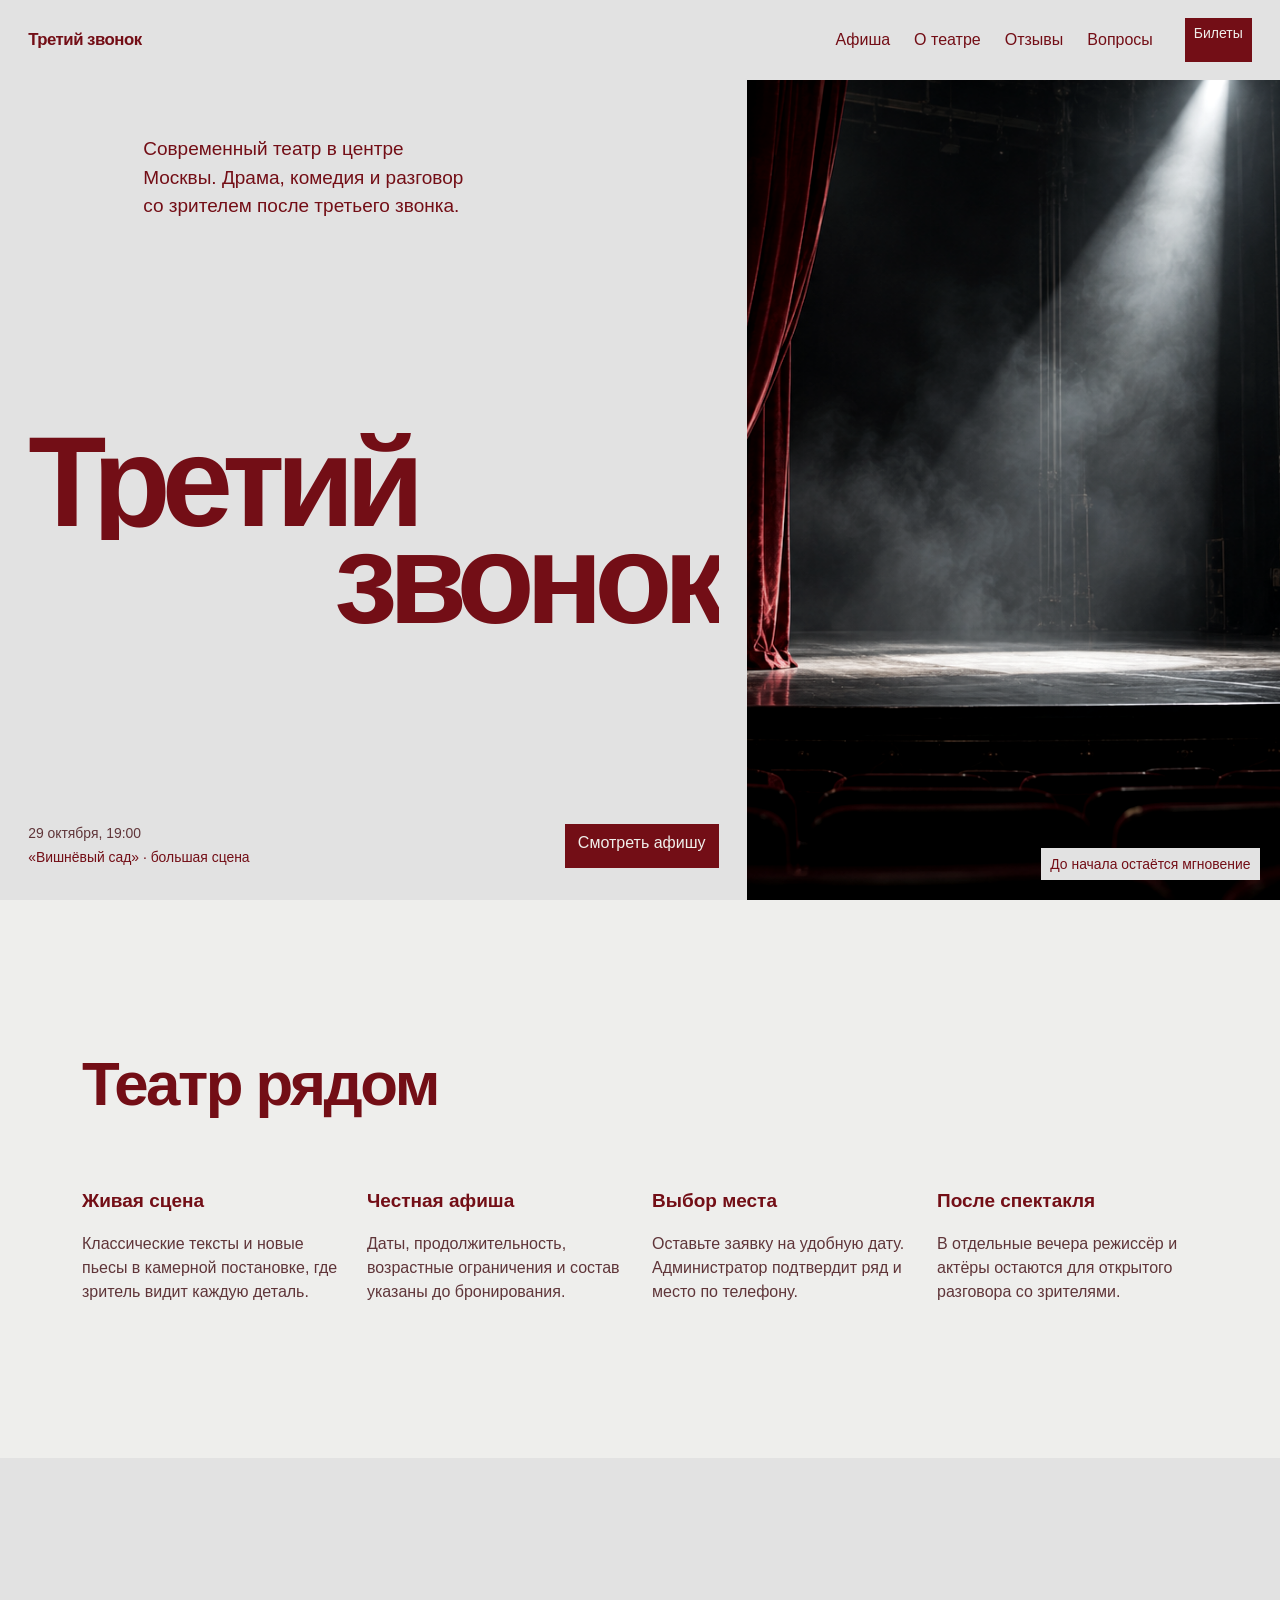
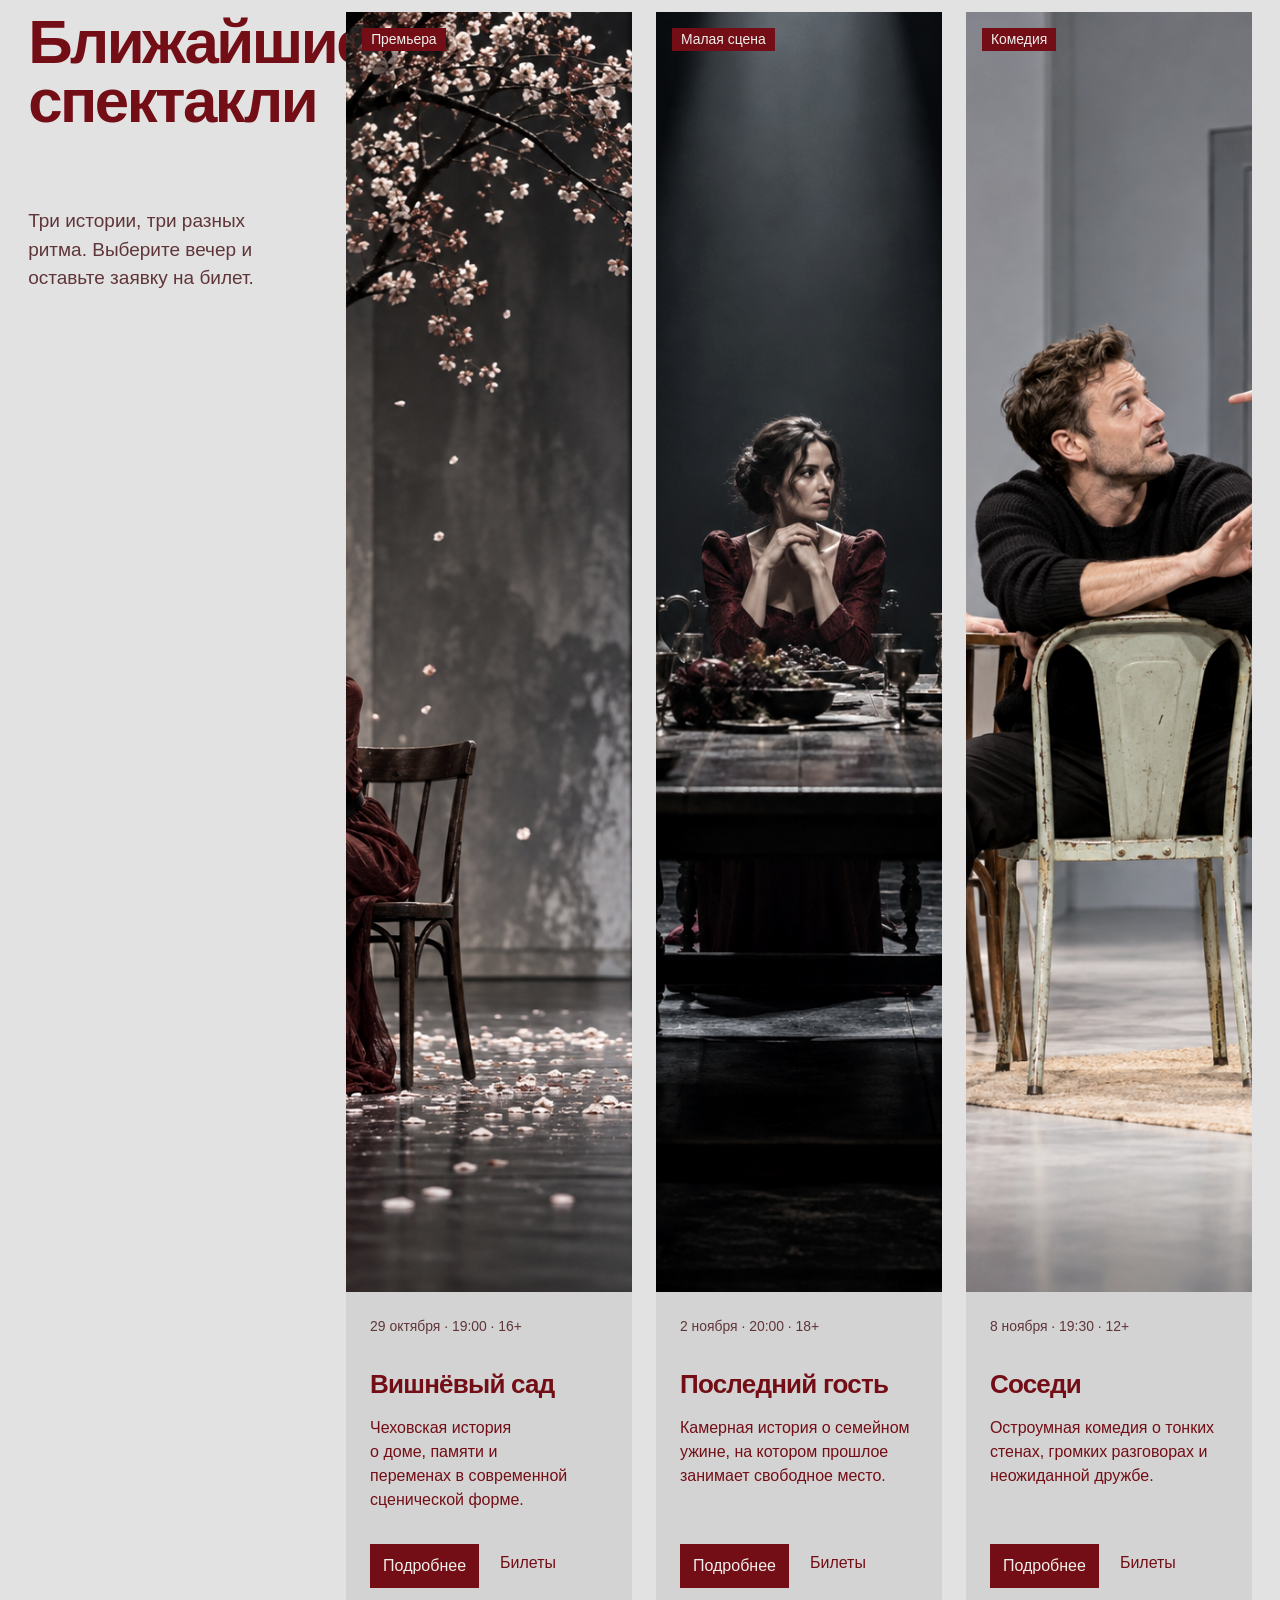
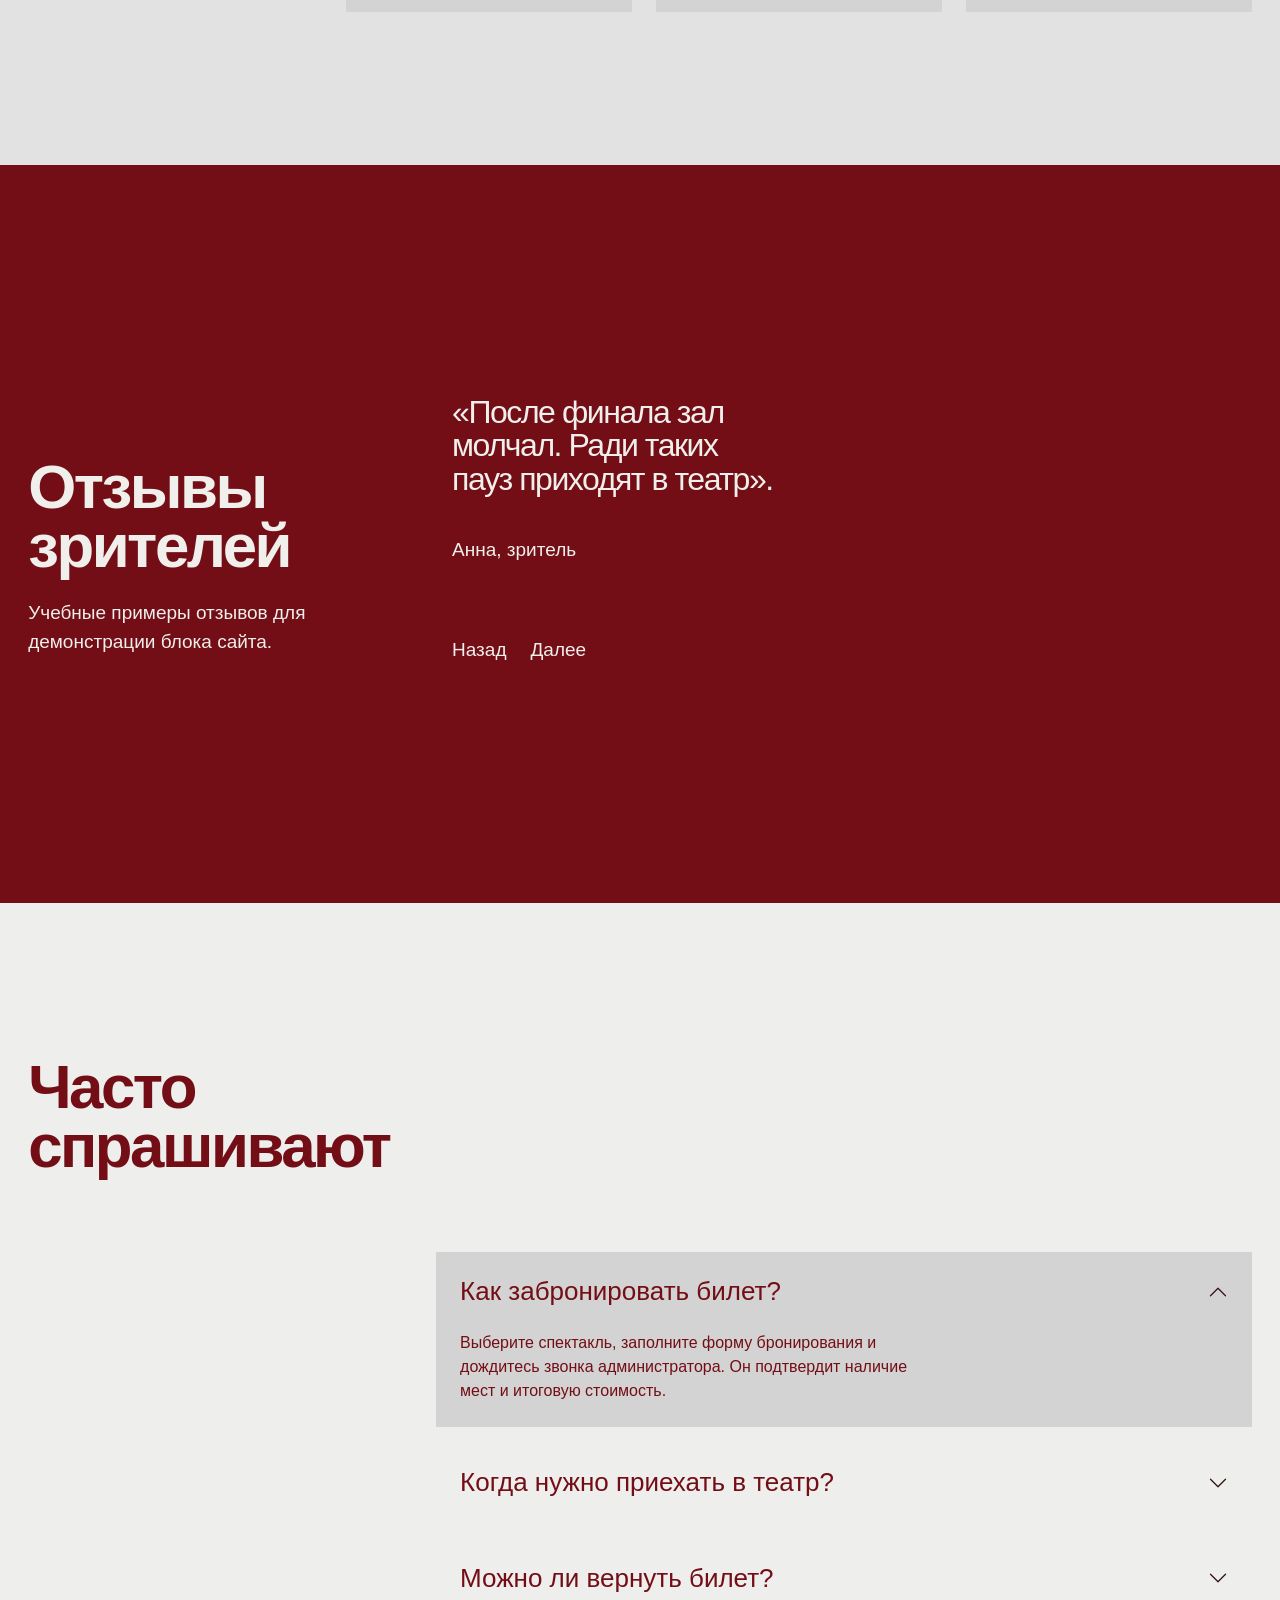
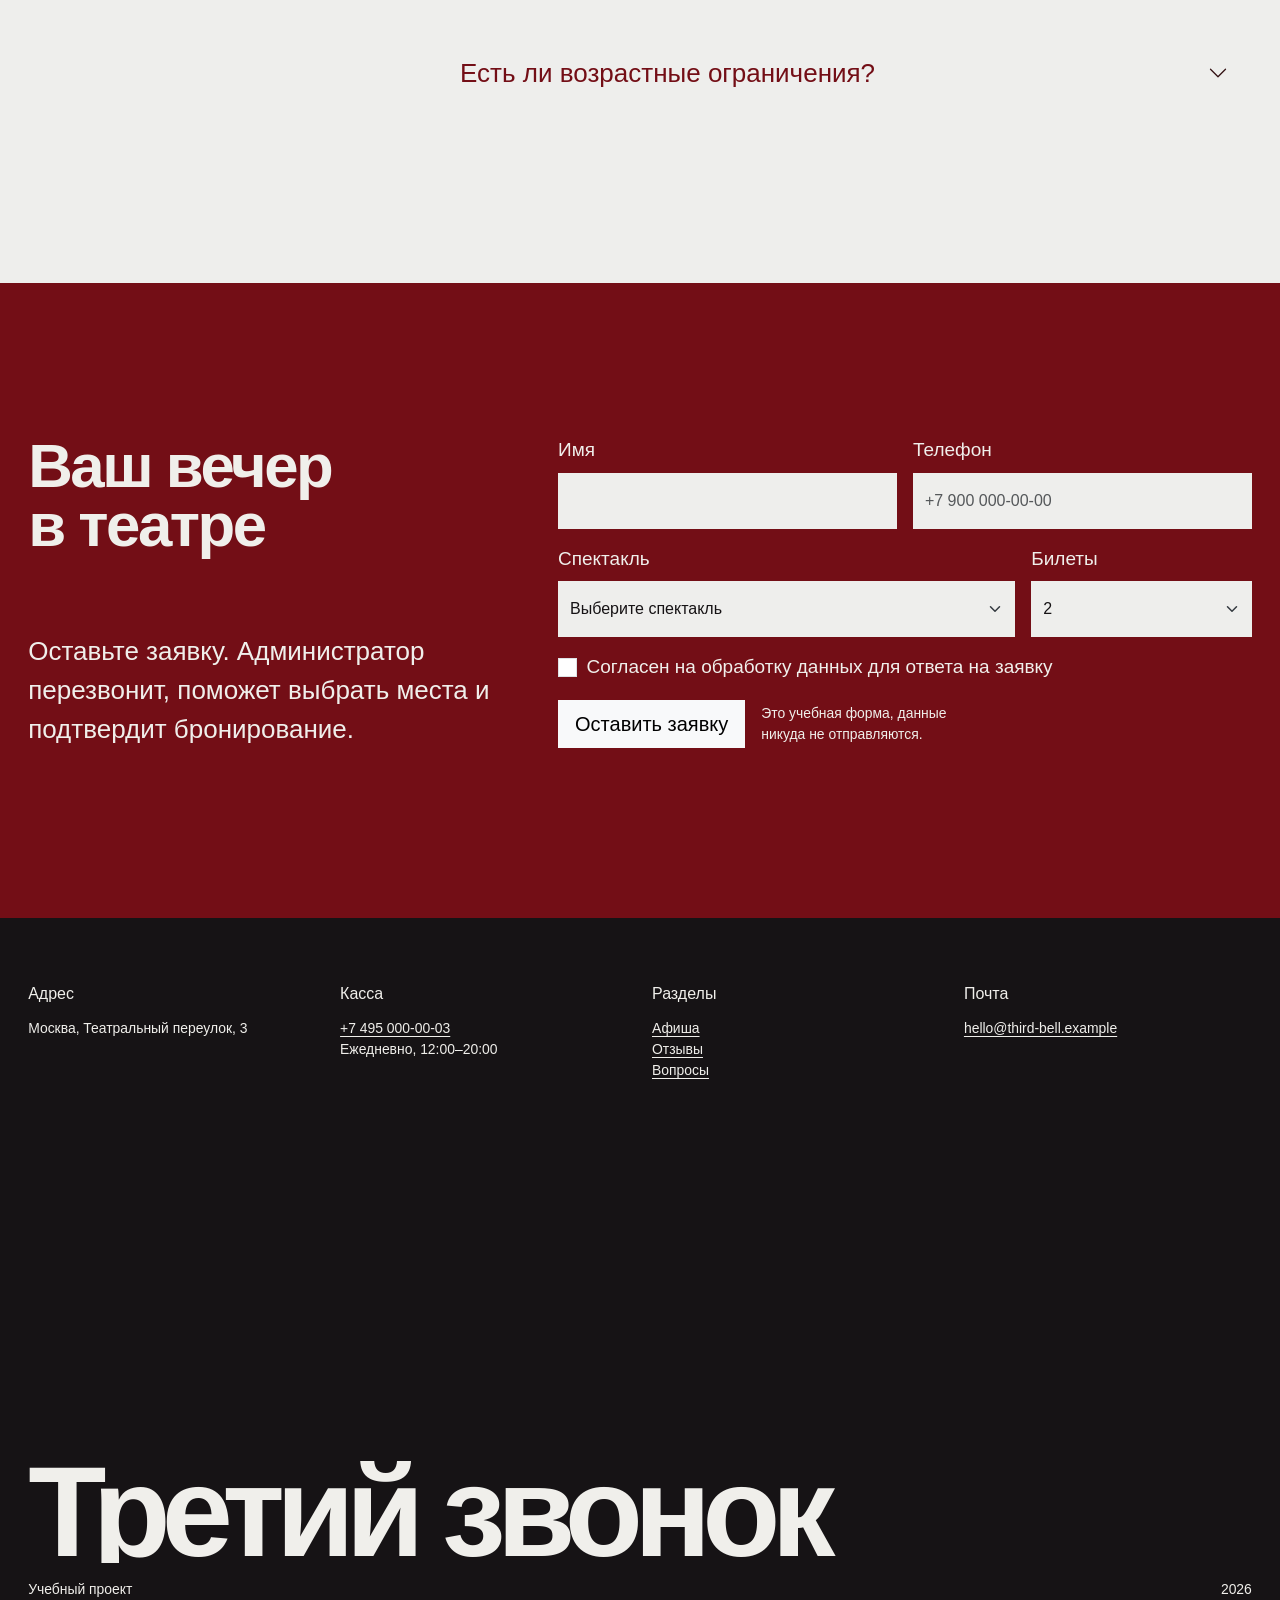
==== index.html @ 8a32df09 "feat: build Third Bell theatre homepage" ====
<!doctype html>
<html lang="ru" class="no-js">
<head>
  <meta charset="utf-8">
  <meta name="viewport" content="width=device-width, initial-scale=1">
  <meta name="description" content="Третий звонок. Современный театр: афиша, спектакли, актёры и бронирование билетов.">
  <title>Театр «Третий звонок»</title>
  <script>document.documentElement.classList.replace('no-js', 'js');</script>
  <link rel="preconnect" href="https://api.fontshare.com">
  <link rel="preconnect" href="https://cdn.fontshare.com" crossorigin>
  <link href="https://api.fontshare.com/v2/css?f[]=switzer@400,500,600&display=swap" rel="stylesheet">
  <link href="https://cdn.jsdelivr.net/npm/bootstrap@5.3.3/dist/css/bootstrap.min.css" rel="stylesheet">
  <link rel="stylesheet" href="css/custom.css">
</head>
<body>
  <a class="skip-link" href="#main-content">Перейти к содержанию</a>

  <header class="site-header">
    <nav class="navbar navbar-expand-lg" aria-label="Основная навигация">
      <div class="container-fluid page-gutter">
        <a class="navbar-brand" href="#home" aria-label="Третий звонок, главная">Третий звонок</a>
        <button class="navbar-toggler" type="button" data-bs-toggle="collapse" data-bs-target="#mainNavbar" aria-controls="mainNavbar" aria-expanded="false" aria-label="Открыть меню">
          <span class="navbar-toggler-icon"></span>
        </button>
        <div class="collapse navbar-collapse" id="mainNavbar">
          <ul class="navbar-nav ms-auto align-items-lg-center">
            <li class="nav-item"><a class="nav-link" href="#afisha">Афиша</a></li>
            <li class="nav-item"><a class="nav-link" href="#about">О театре</a></li>
            <li class="nav-item"><a class="nav-link" href="#reviews">Отзывы</a></li>
            <li class="nav-item"><a class="nav-link" href="#faq">Вопросы</a></li>
            <li class="nav-item ms-lg-3"><a class="btn btn-theatre btn-sm" href="#booking">Билеты</a></li>
          </ul>
        </div>
      </div>
    </nav>
  </header>

  <main id="main-content">
    <section class="hero container-fluid" id="home" aria-labelledby="hero-title">
      <div class="row g-0 min-vh-100">
        <div class="col-12 col-lg-7 hero__copy d-flex flex-column justify-content-between page-gutter">
          <p class="hero__intro" data-rise style="--i: 0">Современный театр в центре Москвы. Драма, комедия и разговор со зрителем после третьего звонка.</p>
          <h1 class="hero__title" id="hero-title" aria-label="Третий звонок">
            <span class="line"><span data-line style="--i: 1">Третий</span></span>
            <span class="line hero__title-second"><span data-line style="--i: 2">звонок</span></span>
          </h1>
          <div class="hero__bottom" data-rise style="--i: 3">
            <div>
              <span class="hero__date">29 октября, 19:00</span>
              <span>«Вишнёвый сад» · большая сцена</span>
            </div>
            <a class="btn btn-theatre" href="#afisha">Смотреть афишу</a>
          </div>
        </div>
        <div class="col-12 col-lg-5 hero__visual shutter is-in">
          <img class="hero__image drift" src="images/theatre-stage.png" width="1536" height="1024" alt="Пустая театральная сцена с бордовым занавесом и лучом прожектора">
          <p class="hero__image-caption">До начала остаётся мгновение</p>
        </div>
      </div>
    </section>

    <section class="advantages section-space" id="about" aria-labelledby="advantages-title">
      <div class="container">
        <h2 id="advantages-title" data-reveal>Театр рядом</h2>
        <div class="row g-4 advantages__grid">
          <div class="col-12 col-md-6 col-lg-3" data-reveal>
            <h3>Живая сцена</h3>
            <p>Классические тексты и новые пьесы в камерной постановке, где зритель видит каждую деталь.</p>
          </div>
          <div class="col-12 col-md-6 col-lg-3" data-reveal>
            <h3>Честная афиша</h3>
            <p>Даты, продолжительность, возрастные ограничения и состав указаны до бронирования.</p>
          </div>
          <div class="col-12 col-md-6 col-lg-3" data-reveal>
            <h3>Выбор места</h3>
            <p>Оставьте заявку на удобную дату. Администратор подтвердит ряд и место по телефону.</p>
          </div>
          <div class="col-12 col-md-6 col-lg-3" data-reveal>
            <h3>После спектакля</h3>
            <p>В отдельные вечера режиссёр и актёры остаются для открытого разговора со зрителями.</p>
          </div>
        </div>
      </div>
    </section>

    <section class="afisha section-space" id="afisha" aria-labelledby="afisha-title">
      <div class="container-fluid page-gutter">
        <div class="row g-5 align-items-start">
          <div class="col-12 col-lg-3 afisha__intro">
            <h2 id="afisha-title" data-reveal>Ближайшие спектакли</h2>
            <p data-reveal>Три истории, три разных ритма. Выберите вечер и оставьте заявку на билет.</p>
          </div>
          <div class="col-12 col-lg-9">
            <div class="row g-4">
              <article class="col-12 col-md-6 col-lg-4" data-reveal>
                <div class="card performance-card h-100">
                  <div class="performance-card__media">
                    <img src="images/cherry-orchard.png" class="card-img-top" width="1024" height="1280" loading="lazy" alt="Сцена из спектакля Вишнёвый сад: двое актёров у цветущего дерева">
                    <span class="badge performance-card__badge">Премьера</span>
                  </div>
                  <div class="card-body d-flex flex-column">
                    <p class="performance-card__meta">29 октября · 19:00 · 16+</p>
                    <h3 class="card-title">Вишнёвый сад</h3>
                    <p class="card-text">Чеховская история о доме, памяти и переменах в современной сценической форме.</p>
                    <div class="mt-auto d-flex flex-wrap gap-2">
                      <button class="btn btn-theatre js-show-details" type="button" data-bs-toggle="modal" data-bs-target="#performanceModal" data-title="Вишнёвый сад" data-text="Драма по пьесе А. П. Чехова. Продолжительность: 2 часа 20 минут с антрактом. Большая сцена." data-date="29 октября, 19:00">Подробнее</button>
                      <a class="btn btn-link theatre-link js-book-show" href="#booking" data-performance="Вишнёвый сад">Билеты</a>
                    </div>
                  </div>
                </div>
              </article>

              <article class="col-12 col-md-6 col-lg-4" data-reveal>
                <div class="card performance-card h-100">
                  <div class="performance-card__media">
                    <img src="images/last-guest.png" class="card-img-top" width="1024" height="1280" loading="lazy" alt="Сцена из спектакля Последний гость: актриса за длинным столом под прожектором">
                    <span class="badge performance-card__badge">Малая сцена</span>
                  </div>
                  <div class="card-body d-flex flex-column">
                    <p class="performance-card__meta">2 ноября · 20:00 · 18+</p>
                    <h3 class="card-title">Последний гость</h3>
                    <p class="card-text">Камерная история о семейном ужине, на котором прошлое занимает свободное место.</p>
                    <div class="mt-auto d-flex flex-wrap gap-2">
                      <button class="btn btn-theatre js-show-details" type="button" data-bs-toggle="modal" data-bs-target="#performanceModal" data-title="Последний гость" data-text="Психологическая драма в одном действии. Продолжительность: 1 час 35 минут. Малая сцена." data-date="2 ноября, 20:00">Подробнее</button>
                      <a class="btn btn-link theatre-link js-book-show" href="#booking" data-performance="Последний гость">Билеты</a>
                    </div>
                  </div>
                </div>
              </article>

              <article class="col-12 col-md-6 col-lg-4" data-reveal>
                <div class="card performance-card h-100">
                  <div class="performance-card__media">
                    <img src="images/neighbours.png" class="card-img-top" width="1024" height="1280" loading="lazy" alt="Сцена из спектакля Соседи: трое актёров спорят среди разных стульев">
                    <span class="badge performance-card__badge">Комедия</span>
                  </div>
                  <div class="card-body d-flex flex-column">
                    <p class="performance-card__meta">8 ноября · 19:30 · 12+</p>
                    <h3 class="card-title">Соседи</h3>
                    <p class="card-text">Остроумная комедия о тонких стенах, громких разговорах и неожиданной дружбе.</p>
                    <div class="mt-auto d-flex flex-wrap gap-2">
                      <button class="btn btn-theatre js-show-details" type="button" data-bs-toggle="modal" data-bs-target="#performanceModal" data-title="Соседи" data-text="Современная комедия в двух действиях. Продолжительность: 1 час 50 минут с антрактом. Большая сцена." data-date="8 ноября, 19:30">Подробнее</button>
                      <a class="btn btn-link theatre-link js-book-show" href="#booking" data-performance="Соседи">Билеты</a>
                    </div>
                  </div>
                </div>
              </article>
            </div>
          </div>
        </div>
      </div>
    </section>

    <section class="reviews section-space" id="reviews" aria-labelledby="reviews-title">
      <div class="container-fluid page-gutter">
        <div class="row align-items-end g-5">
          <div class="col-12 col-lg-4">
            <h2 id="reviews-title" data-reveal>Отзывы зрителей</h2>
            <p data-reveal>Учебные примеры отзывов для демонстрации блока сайта.</p>
          </div>
          <div class="col-12 col-lg-8" data-reveal>
            <div id="reviewsCarousel" class="carousel slide" data-bs-ride="false">
              <div class="carousel-inner">
                <div class="carousel-item active">
                  <blockquote>«После финала зал молчал. Ради таких пауз приходят в театр».</blockquote>
                  <p>Анна, зритель</p>
                </div>
                <div class="carousel-item">
                  <blockquote>«Камерная сцена стирает расстояние между актёром и зрителем. История происходит совсем рядом».</blockquote>
                  <p>Михаил, зритель</p>
                </div>
                <div class="carousel-item">
                  <blockquote>«Удобная афиша и понятное бронирование. А сам спектакль хочется обсуждать ещё долго».</blockquote>
                  <p>Елена, зритель</p>
                </div>
              </div>
              <div class="reviews__controls">
                <button type="button" data-bs-target="#reviewsCarousel" data-bs-slide="prev" aria-label="Предыдущий отзыв">Назад</button>
                <button type="button" data-bs-target="#reviewsCarousel" data-bs-slide="next" aria-label="Следующий отзыв">Далее</button>
              </div>
            </div>
          </div>
        </div>
      </div>
    </section>

    <section class="faq section-space" id="faq" aria-labelledby="faq-title">
      <div class="container-fluid page-gutter">
        <h2 id="faq-title" data-reveal>Часто спрашивают</h2>
        <div class="accordion accordion-flush faq__list" id="faqAccordion" data-reveal>
          <div class="accordion-item">
            <h3 class="accordion-header"><button class="accordion-button" type="button" data-bs-toggle="collapse" data-bs-target="#faqOne" aria-expanded="true" aria-controls="faqOne">Как забронировать билет?</button></h3>
            <div id="faqOne" class="accordion-collapse collapse show" data-bs-parent="#faqAccordion"><div class="accordion-body">Выберите спектакль, заполните форму бронирования и дождитесь звонка администратора. Он подтвердит наличие мест и итоговую стоимость.</div></div>
          </div>
          <div class="accordion-item">
            <h3 class="accordion-header"><button class="accordion-button collapsed" type="button" data-bs-toggle="collapse" data-bs-target="#faqTwo" aria-expanded="false" aria-controls="faqTwo">Когда нужно приехать в театр?</button></h3>
            <div id="faqTwo" class="accordion-collapse collapse" data-bs-parent="#faqAccordion"><div class="accordion-body">Рекомендуем приехать за 30 минут до начала. После третьего звонка вход в зал может быть ограничен до антракта.</div></div>
          </div>
          <div class="accordion-item">
            <h3 class="accordion-header"><button class="accordion-button collapsed" type="button" data-bs-toggle="collapse" data-bs-target="#faqThree" aria-expanded="false" aria-controls="faqThree">Можно ли вернуть билет?</button></h3>
            <div id="faqThree" class="accordion-collapse collapse" data-bs-parent="#faqAccordion"><div class="accordion-body">Условия возврата зависят от времени до спектакля. Свяжитесь с кассой, чтобы администратор подсказал доступный вариант.</div></div>
          </div>
          <div class="accordion-item">
            <h3 class="accordion-header"><button class="accordion-button collapsed" type="button" data-bs-toggle="collapse" data-bs-target="#faqFour" aria-expanded="false" aria-controls="faqFour">Есть ли возрастные ограничения?</button></h3>
            <div id="faqFour" class="accordion-collapse collapse" data-bs-parent="#faqAccordion"><div class="accordion-body">Да. Ограничение указано в карточке каждого спектакля и учитывает тему постановки, лексику и продолжительность.</div></div>
          </div>
        </div>
      </div>
    </section>

    <section class="booking section-space" id="booking" aria-labelledby="booking-title">
      <div class="container-fluid page-gutter">
        <div class="row g-5">
          <div class="col-12 col-lg-5">
            <h2 id="booking-title" data-reveal>Ваш вечер в театре</h2>
            <p class="booking__lead" data-reveal>Оставьте заявку. Администратор перезвонит, поможет выбрать места и подтвердит бронирование.</p>
          </div>
          <div class="col-12 col-lg-7">
            <form class="row g-3 needs-validation" id="bookingForm" novalidate data-reveal>
              <div class="col-12 col-md-6">
                <label class="form-label" for="guestName">Имя</label>
                <input class="form-control" id="guestName" name="name" type="text" autocomplete="name" required>
                <div class="invalid-feedback">Введите имя.</div>
              </div>
              <div class="col-12 col-md-6">
                <label class="form-label" for="guestPhone">Телефон</label>
                <input class="form-control" id="guestPhone" name="phone" type="tel" autocomplete="tel" placeholder="+7 900 000-00-00" required>
                <div class="invalid-feedback">Введите номер телефона.</div>
              </div>
              <div class="col-12 col-md-8">
                <label class="form-label" for="performanceSelect">Спектакль</label>
                <select class="form-select" id="performanceSelect" name="performance" required>
                  <option value="" selected disabled>Выберите спектакль</option>
                  <option>Вишнёвый сад</option>
                  <option>Последний гость</option>
                  <option>Соседи</option>
                </select>
                <div class="invalid-feedback">Выберите спектакль.</div>
              </div>
              <div class="col-12 col-md-4">
                <label class="form-label" for="ticketCount">Билеты</label>
                <select class="form-select" id="ticketCount" name="tickets" required>
                  <option value="1">1</option>
                  <option value="2" selected>2</option>
                  <option value="3">3</option>
                  <option value="4">4</option>
                </select>
              </div>
              <div class="col-12">
                <div class="form-check">
                  <input class="form-check-input" id="agreement" type="checkbox" required>
                  <label class="form-check-label" for="agreement">Согласен на обработку данных для ответа на заявку</label>
                  <div class="invalid-feedback">Необходимо согласие.</div>
                </div>
              </div>
              <div class="col-12 d-flex align-items-center flex-wrap gap-3">
                <button class="btn btn-light btn-lg" type="submit">Оставить заявку</button>
                <span class="booking__note">Это учебная форма, данные никуда не отправляются.</span>
              </div>
              <div class="col-12">
                <div class="alert alert-light d-none mb-0" id="bookingSuccess" role="status">Заявка подготовлена. В учебной версии отправка на сервер отключена.</div>
              </div>
            </form>
          </div>
        </div>
      </div>
    </section>
  </main>

  <footer class="site-footer">
    <div class="container-fluid page-gutter">
      <div class="row g-4 site-footer__top">
        <div class="col-6 col-lg-3"><strong>Адрес</strong><span>Москва, Театральный переулок, 3</span></div>
        <div class="col-6 col-lg-3"><strong>Касса</strong><a href="tel:+74950000003">+7 495 000-00-03</a><span>Ежедневно, 12:00–20:00</span></div>
        <div class="col-6 col-lg-3"><strong>Разделы</strong><a href="#afisha">Афиша</a><a href="#reviews">Отзывы</a><a href="#faq">Вопросы</a></div>
        <div class="col-6 col-lg-3"><strong>Почта</strong><a href="mailto:hello@third-bell.example">hello@third-bell.example</a></div>
      </div>
      <p class="site-footer__wordmark" aria-hidden="true">Третий звонок</p>
      <div class="site-footer__legal"><span>Учебный проект</span><span>2026</span></div>
    </div>
  </footer>

  <div class="modal fade" id="performanceModal" tabindex="-1" aria-labelledby="performanceModalTitle" aria-hidden="true">
    <div class="modal-dialog modal-dialog-centered">
      <div class="modal-content">
        <div class="modal-header">
          <h2 class="modal-title" id="performanceModalTitle">Спектакль</h2>
          <button type="button" class="btn-close" data-bs-dismiss="modal" aria-label="Закрыть"></button>
        </div>
        <div class="modal-body">
          <p class="modal-date"></p>
          <p class="modal-description"></p>
        </div>
        <div class="modal-footer">
          <button type="button" class="btn btn-link theatre-link" data-bs-dismiss="modal">Закрыть</button>
          <a class="btn btn-theatre js-modal-book" href="#booking" data-bs-dismiss="modal">Выбрать билеты</a>
        </div>
      </div>
    </div>
  </div>

  <script src="https://cdn.jsdelivr.net/npm/bootstrap@5.3.3/dist/js/bootstrap.bundle.min.js"></script>
  <script src="js/main.js"></script>
</body>
</html>
---- css/custom.css ----
:root {
  --bg: #e2e2e2;
  --surface: #d3d3d3;
  --surface-light: #eeeeec;
  --ink: #730e16;
  --muted: #5f3539;
  --accent: #730e16;
  --accent-strong: #57090f;
  --accent-ink: #f0efeb;
  --dark: #161315;
  --step-small: clamp(0.8125rem, 0.79rem + 0.1vw, 0.875rem);
  --step-body: clamp(1.0625rem, 1rem + 0.25vw, 1.1875rem);
  --step-lead: clamp(1.25rem, 1.1rem + 0.7vw, 1.625rem);
  --step-head: clamp(2rem, 1.3rem + 3.2vw, 4rem);
  --ease-out: cubic-bezier(.16, 1, .3, 1);
  --ease-soft: cubic-bezier(.22, 1, .36, 1);
  --page-gutter: clamp(1.5rem, 2.2vw, 2rem);
}

html {
  scroll-behavior: smooth;
  scroll-padding-top: 5rem;
}

body {
  margin: 0;
  overflow-x: hidden;
  background: var(--bg);
  color: var(--ink);
  font-family: "Switzer", "Helvetica Neue", Arial, sans-serif;
  font-size: var(--step-body);
  line-height: 1.5;
  font-kerning: normal;
  text-rendering: optimizeLegibility;
}

::selection {
  background: var(--accent);
  color: var(--accent-ink);
}

a,
button,
input,
select {
  transition: color 180ms ease, background-color 180ms ease, transform 180ms var(--ease-out);
}

a:focus-visible,
button:focus-visible,
input:focus-visible,
select:focus-visible,
summary:focus-visible {
  outline: 3px solid #111;
  outline-offset: 4px;
}

h1,
h2,
h3,
p,
blockquote {
  margin-top: 0;
}

h2 {
  max-width: 16ch;
  margin-bottom: clamp(2.5rem, 6vw, 5rem);
  font-size: var(--step-head);
  font-weight: 600;
  line-height: .96;
  letter-spacing: -.04em;
  text-wrap: balance;
}

h3 {
  text-wrap: balance;
}

p {
  max-width: 62ch;
  text-wrap: pretty;
}

.page-gutter {
  padding-inline: var(--page-gutter);
}

.section-space {
  padding-block: clamp(6rem, 12vw, 11rem);
}

.skip-link {
  position: fixed;
  top: 1rem;
  left: 1rem;
  z-index: 2000;
  padding: .75rem 1rem;
  transform: translateY(-160%);
  background: var(--dark);
  color: #fff;
}

.skip-link:focus {
  transform: translateY(0);
}

.site-header {
  position: absolute;
  inset: 0 0 auto;
  z-index: 1030;
}

.navbar {
  min-height: 5rem;
  background: var(--bg);
}

.navbar-brand {
  color: var(--ink);
  font-size: 1.05rem;
  font-weight: 600;
  letter-spacing: -.03em;
}

.navbar-brand:hover,
.navbar-brand:focus,
.nav-link:hover,
.nav-link:focus {
  color: var(--accent-strong);
}

.navbar-nav {
  gap: .5rem;
}

.nav-link {
  color: var(--ink);
  font-size: 1rem;
}

.navbar-toggler {
  border: 0;
  border-radius: 0;
  color: var(--ink);
}

.navbar-toggler:focus {
  box-shadow: none; /* taste-skill-ignore: removing Bootstrap's default focus glow; custom focus outline remains */
}

.btn {
  min-height: 44px;
  border-radius: 0;
  font-weight: 500;
}

.btn:active {
  transform: scale(.97);
}

.btn-theatre {
  border-color: var(--accent);
  background: var(--accent);
  color: var(--accent-ink);
}

.btn-theatre:hover,
.btn-theatre:focus {
  border-color: var(--accent-strong);
  background: var(--accent-strong);
  color: #fff;
}

.theatre-link {
  color: var(--ink);
  text-decoration: underline;
  text-decoration-color: transparent;
  text-underline-offset: .2em;
  text-decoration-thickness: .08em;
}

.theatre-link:hover,
.theatre-link:focus {
  color: var(--ink);
  text-decoration-color: currentColor;
}

.hero {
  min-height: 100svh;
  padding-inline: 0;
  background: var(--bg);
}

.hero__copy {
  min-height: 100svh;
  padding-top: clamp(7.5rem, 15vh, 10rem);
  padding-bottom: 2rem;
}

.hero__intro {
  width: min(32ch, 100%);
  margin-left: 16.666%;
  font-size: var(--step-body);
}

.hero__title {
  width: 100%;
  margin: auto 0;
  color: var(--ink);
  font-size: clamp(4.4rem, 10vw, 10rem);
  font-weight: 600;
  line-height: .76;
  letter-spacing: -.07em;
  white-space: nowrap;
}

.hero__title .line {
  display: block;
  overflow: hidden;
  padding-bottom: .08em;
  margin-bottom: -.08em;
}

.hero__title [data-line] {
  display: block;
}

.hero__title-second {
  text-align: right;
}

.hero__bottom {
  display: flex;
  align-items: end;
  justify-content: space-between;
  gap: 2rem;
}

.hero__bottom > div {
  display: grid;
  gap: .2rem;
  font-size: var(--step-small);
}

.hero__date {
  color: var(--muted);
  font-variant-numeric: tabular-nums;
}

.hero__visual {
  position: relative;
  min-height: 100svh;
  overflow: hidden;
  background: var(--dark);
}

.hero__image {
  width: 100%;
  height: 100%;
  min-height: 100svh;
  object-fit: cover;
  object-position: 50% 50%;
  filter: saturate(.72) contrast(1.05);
}

.hero__image-caption {
  position: absolute;
  right: 1.25rem;
  bottom: 1.25rem;
  margin: 0;
  padding: .35rem .6rem;
  background: var(--bg);
  color: var(--ink);
  font-size: var(--step-small);
}

.advantages {
  background: var(--surface-light);
}

.advantages__grid h3 {
  margin-bottom: 1.25rem;
  font-size: var(--step-body);
  font-weight: 600;
}

.advantages__grid p {
  margin-bottom: 0;
  color: var(--muted);
  font-size: 1rem;
}

.afisha {
  background: var(--bg);
}

.afisha__intro p {
  max-width: 27ch;
  color: var(--muted);
}

.performance-card {
  border: 0;
  border-radius: 0;
  background: var(--surface);
  color: var(--ink);
}

.performance-card__media {
  position: relative;
  overflow: hidden;
}

.performance-card img {
  aspect-ratio: 4 / 5;
  border-radius: 0;
  object-fit: cover;
  filter: saturate(.7) contrast(1.04);
  transition: transform 700ms var(--ease-soft), filter 300ms ease;
}

.performance-card__badge {
  position: absolute;
  top: 1rem;
  left: 1rem;
  border-radius: 0;
  background: var(--accent);
  color: var(--accent-ink);
  font-size: var(--step-small);
  font-weight: 500;
}

.performance-card .card-body {
  padding: 1.5rem;
}

.performance-card__meta {
  margin-bottom: 2rem;
  color: var(--muted);
  font-size: var(--step-small);
  font-variant-numeric: tabular-nums;
}

.performance-card .card-title {
  margin-bottom: 1rem;
  font-size: var(--step-lead);
  font-weight: 600;
  letter-spacing: -.03em;
}

.performance-card .card-text {
  margin-bottom: 2rem;
  font-size: 1rem;
}

.reviews {
  min-height: 82svh;
  display: flex;
  align-items: center;
  background: var(--accent);
  color: var(--accent-ink);
}

.reviews h2 {
  margin-bottom: 1.5rem;
}

.reviews blockquote {
  max-width: 22ch;
  margin-bottom: 2.5rem;
  font-size: clamp(1.5rem, 2.5vw, 2.25rem);
  font-weight: 500;
  line-height: 1.04;
  letter-spacing: -.045em;
  text-wrap: balance;
}

.reviews__controls {
  display: flex;
  gap: 1.5rem;
  margin-top: 3rem;
}

.reviews__controls button {
  min-height: 44px;
  padding: 0;
  border: 0;
  background: transparent;
  color: var(--accent-ink);
  text-decoration: underline;
  text-decoration-color: transparent;
  text-underline-offset: .2em;
}

.reviews__controls button:hover {
  text-decoration-color: currentColor;
}

.faq {
  background: var(--surface-light);
}

.faq h2 {
  max-width: 9ch;
}

.faq__list {
  width: min(66.666%, 58rem);
  margin-left: auto;
}

.accordion-item,
.accordion-button,
.accordion-button:not(.collapsed) {
  border: 0;
  background: transparent;
  color: var(--ink);
  box-shadow: none; /* taste-skill-ignore: remove Bootstrap's inset accordion shadow */
}

.accordion-item {
  margin-bottom: 1rem;
}

.accordion-button {
  min-height: 4.5rem;
  padding: 1.5rem;
  font-size: var(--step-lead);
  font-weight: 400;
}

.accordion-button:not(.collapsed),
.accordion-collapse.show {
  background: var(--surface);
}

.accordion-button::after {
  filter: sepia(1) saturate(5) hue-rotate(310deg) brightness(.55);
}

.accordion-body {
  max-width: 58ch;
  padding: 0 1.5rem 1.5rem;
  font-size: 1rem;
}

.booking {
  background: var(--accent);
  color: var(--accent-ink);
}

.booking__lead {
  max-width: 35ch;
  font-size: var(--step-lead);
}

.form-control,
.form-select {
  min-height: 3.5rem;
  border: 0;
  border-radius: 0;
  background-color: var(--surface-light);
  color: var(--dark);
}

.form-control:focus,
.form-select:focus {
  border-color: var(--dark);
  background: #fff;
  outline: 3px solid #fff;
  outline-offset: 3px;
}

.form-check-input {
  border-radius: 0 !important;
}

.form-check-input:checked {
  border-color: var(--dark);
  background-color: var(--dark);
}

.booking__note {
  max-width: 30ch;
  font-size: var(--step-small);
}

.site-footer {
  min-height: 78svh;
  padding-block: 4rem 1.25rem;
  display: flex;
  background: var(--dark);
  color: var(--accent-ink);
}

.site-footer > .container-fluid {
  display: grid;
  grid-template-rows: auto 1fr auto;
}

.site-footer__top strong,
.site-footer__top span,
.site-footer__top a {
  display: block;
  color: inherit;
  font-size: var(--step-small);
}

.site-footer__top strong {
  margin-bottom: .75rem;
  font-size: 1rem;
  font-weight: 500;
}

.site-footer__top a {
  width: fit-content;
  text-underline-offset: .2em;
}

.site-footer__wordmark {
  align-self: end;
  width: 100%;
  margin-bottom: 1rem;
  overflow: hidden;
  font-size: clamp(3.25rem, 10vw, 10rem);
  font-weight: 600;
  line-height: .8;
  letter-spacing: -.07em;
  white-space: nowrap;
}

.site-footer__legal {
  display: flex;
  justify-content: space-between;
  font-size: var(--step-small);
}

.modal-content {
  border: 0;
  border-radius: 0;
  background: var(--surface-light);
  color: var(--ink);
}

.modal-header,
.modal-footer {
  border: 0;
}

.modal-title {
  margin: 0;
  font-size: var(--step-head);
}

.modal-date {
  color: var(--muted);
  font-variant-numeric: tabular-nums;
}

@media (hover: hover) and (pointer: fine) {
  .performance-card:hover img {
    transform: scale(1.025);
    filter: saturate(.88) contrast(1.04);
  }
}

@media (prefers-reduced-motion: no-preference) {
  .js [data-rise] {
    opacity: 0;
    transform: translateY(22px);
    animation: rise-in 850ms var(--ease-out) forwards;
    animation-delay: calc(var(--i) * 90ms + 120ms);
  }

  .js .hero__title [data-line] {
    transform: translateY(105%);
    animation: line-up 950ms var(--ease-out) forwards;
    animation-delay: calc(var(--i) * 110ms + 120ms);
  }

  .js [data-reveal] {
    opacity: 0;
    transform: translateY(24px);
    transition: opacity 700ms var(--ease-out), transform 900ms var(--ease-out);
  }

  .js [data-reveal].is-in {
    opacity: 1;
    transform: none;
  }

  .hero__image {
    animation: image-breathe 14s ease-in-out infinite alternate;
  }

  @keyframes rise-in {
    to { opacity: 1; transform: none; }
  }

  @keyframes line-up {
    to { transform: none; }
  }

  @keyframes image-breathe {
    from { transform: scale(1.01); }
    to { transform: scale(1.055); }
  }
}

@media (max-width: 991.98px) {
  .site-header {
    position: relative;
  }

  .navbar-collapse {
    padding-block: 1rem;
  }

  .hero__copy {
    min-height: 68svh;
    padding-top: 3rem;
  }

  .hero__visual,
  .hero__image {
    min-height: 56svh;
    height: 56svh;
  }

  .hero__intro {
    margin-left: 0;
  }

  .faq__list {
    width: 100%;
  }
}

@media (max-width: 575.98px) {
  .section-space {
    padding-block: 5rem;
  }

  .hero__copy {
    min-height: 66svh;
    padding-bottom: 1.25rem;
  }

  .hero__title {
    font-size: clamp(4rem, 19vw, 5.4rem);
    line-height: .8;
  }

  .hero__bottom {
    align-items: stretch;
    flex-direction: column;
    gap: 1rem;
  }

  .hero__bottom .btn {
    width: 100%;
  }

  .performance-card .card-body {
    padding: 1.25rem;
  }

  .reviews {
    min-height: 75svh;
  }

  .reviews blockquote {
    font-size: 1.5rem;
  }

  .faq h2 {
    max-width: 7ch;
  }

  .accordion-button {
    padding-inline: 0;
    font-size: 1.15rem;
  }

  .accordion-button:not(.collapsed),
  .accordion-collapse.show {
    margin-inline: calc(var(--page-gutter) * -1);
    padding-inline: var(--page-gutter);
  }

  .site-footer {
    min-height: 88svh;
  }

  .site-footer__wordmark {
    font-size: clamp(3.1rem, 15vw, 4.6rem);
    white-space: normal;
  }
}

@media (prefers-reduced-motion: reduce) {
  html {
    scroll-behavior: auto;
  }

  *,
  *::before,
  *::after {
    animation-duration: .01ms !important;
    animation-iteration-count: 1 !important;
    scroll-behavior: auto !important;
    transition-duration: .01ms !important;
  }
}
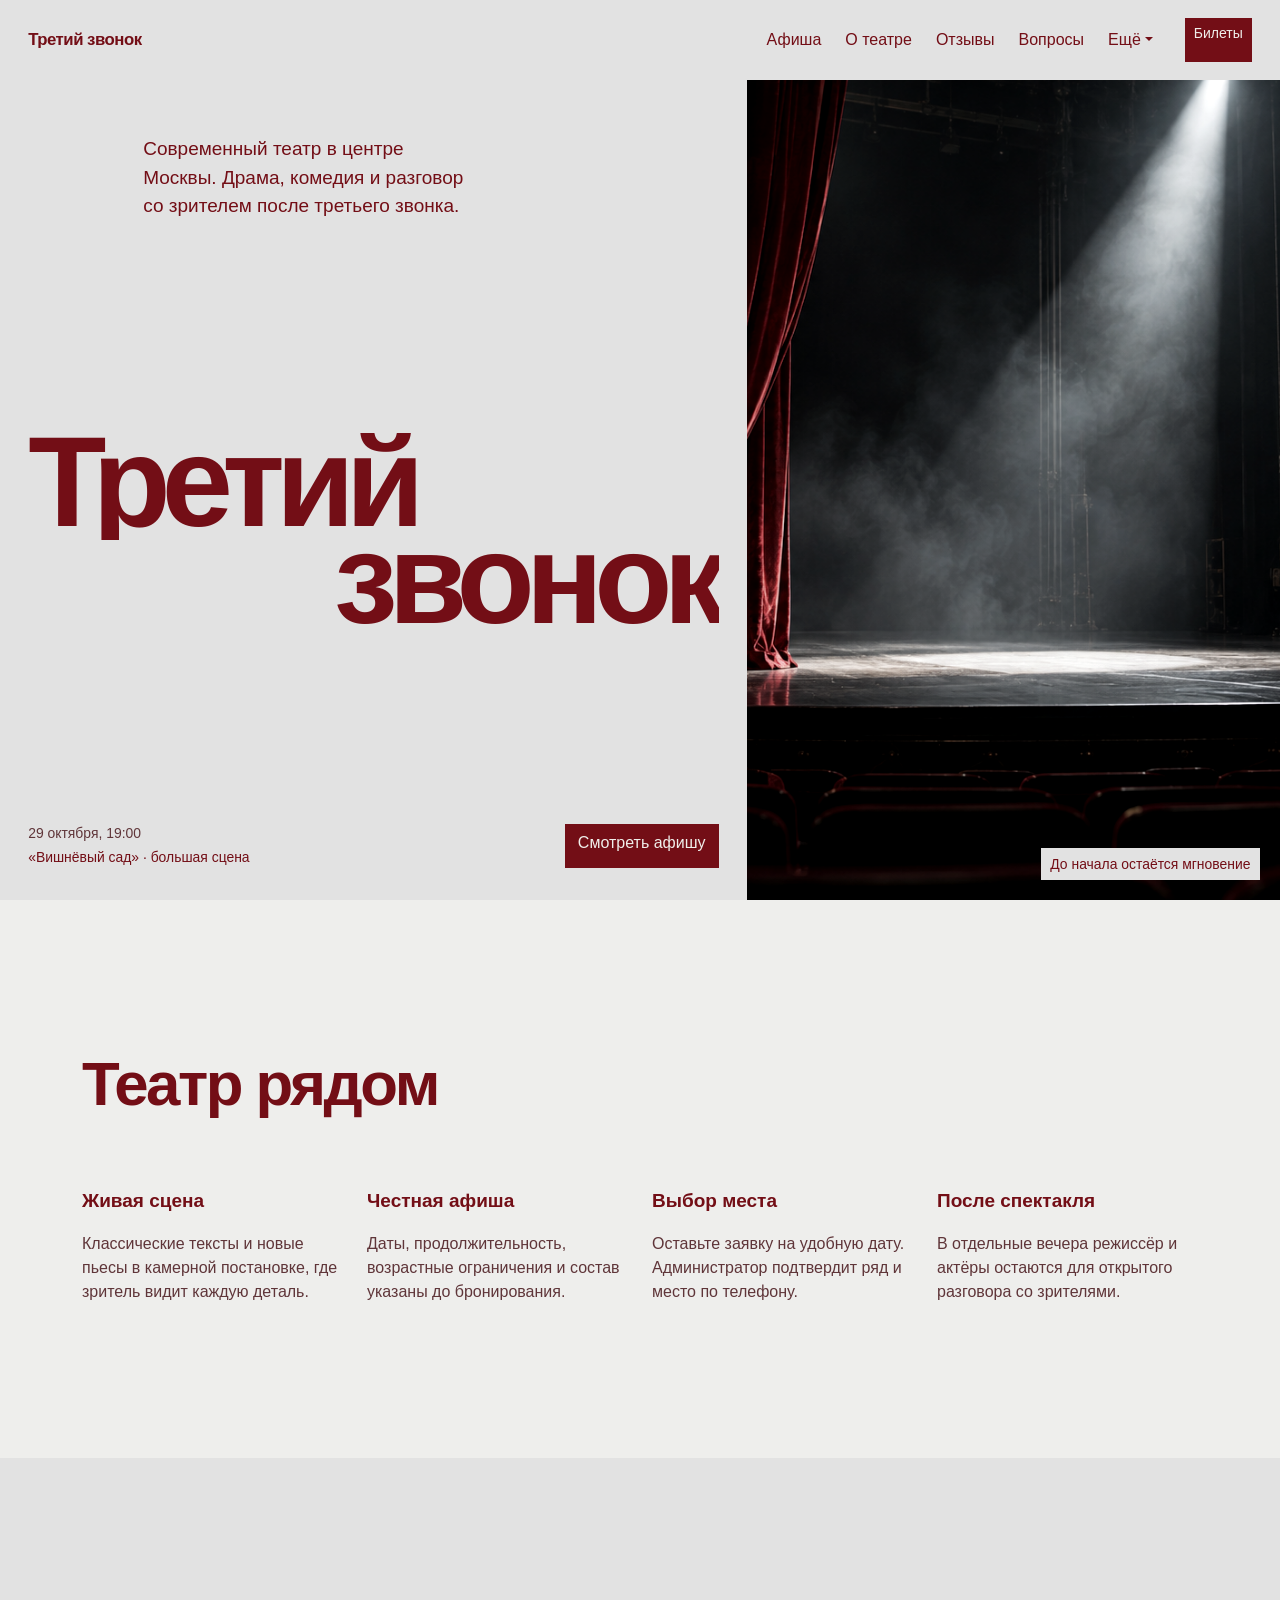
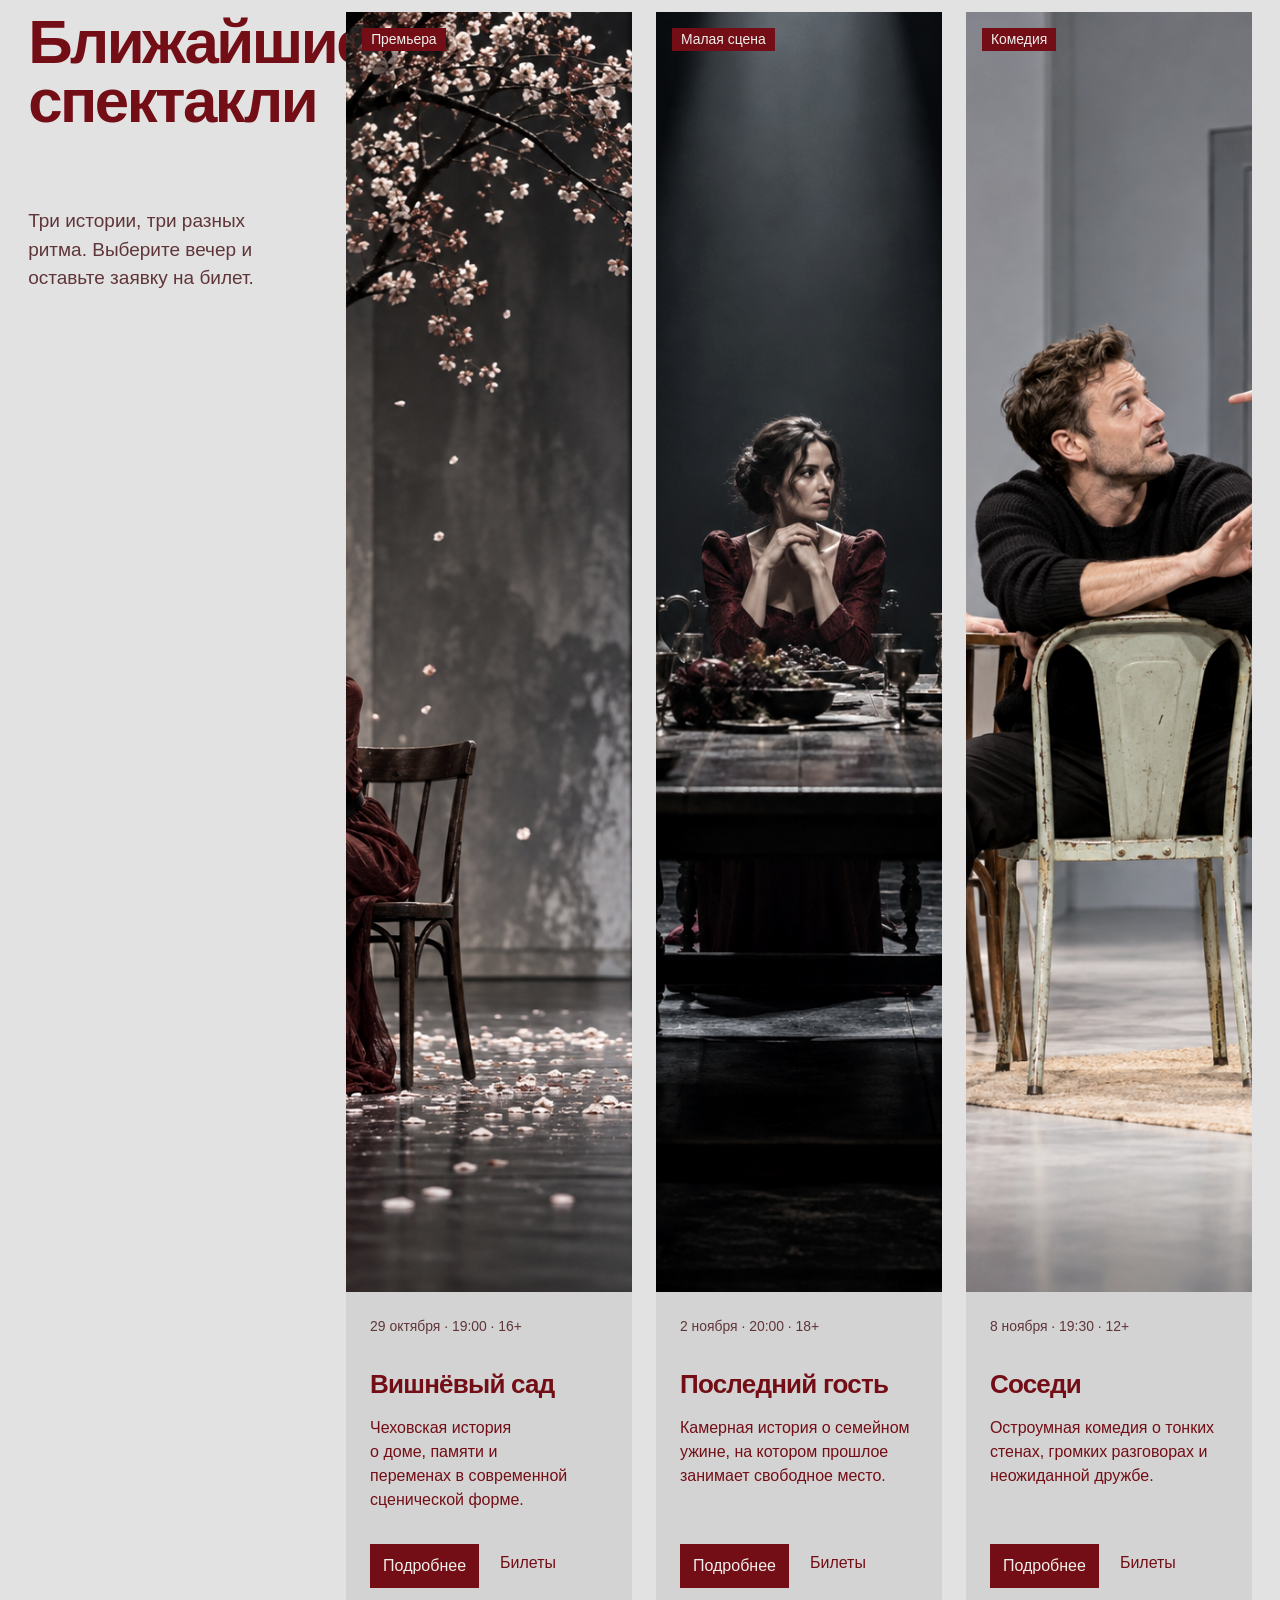
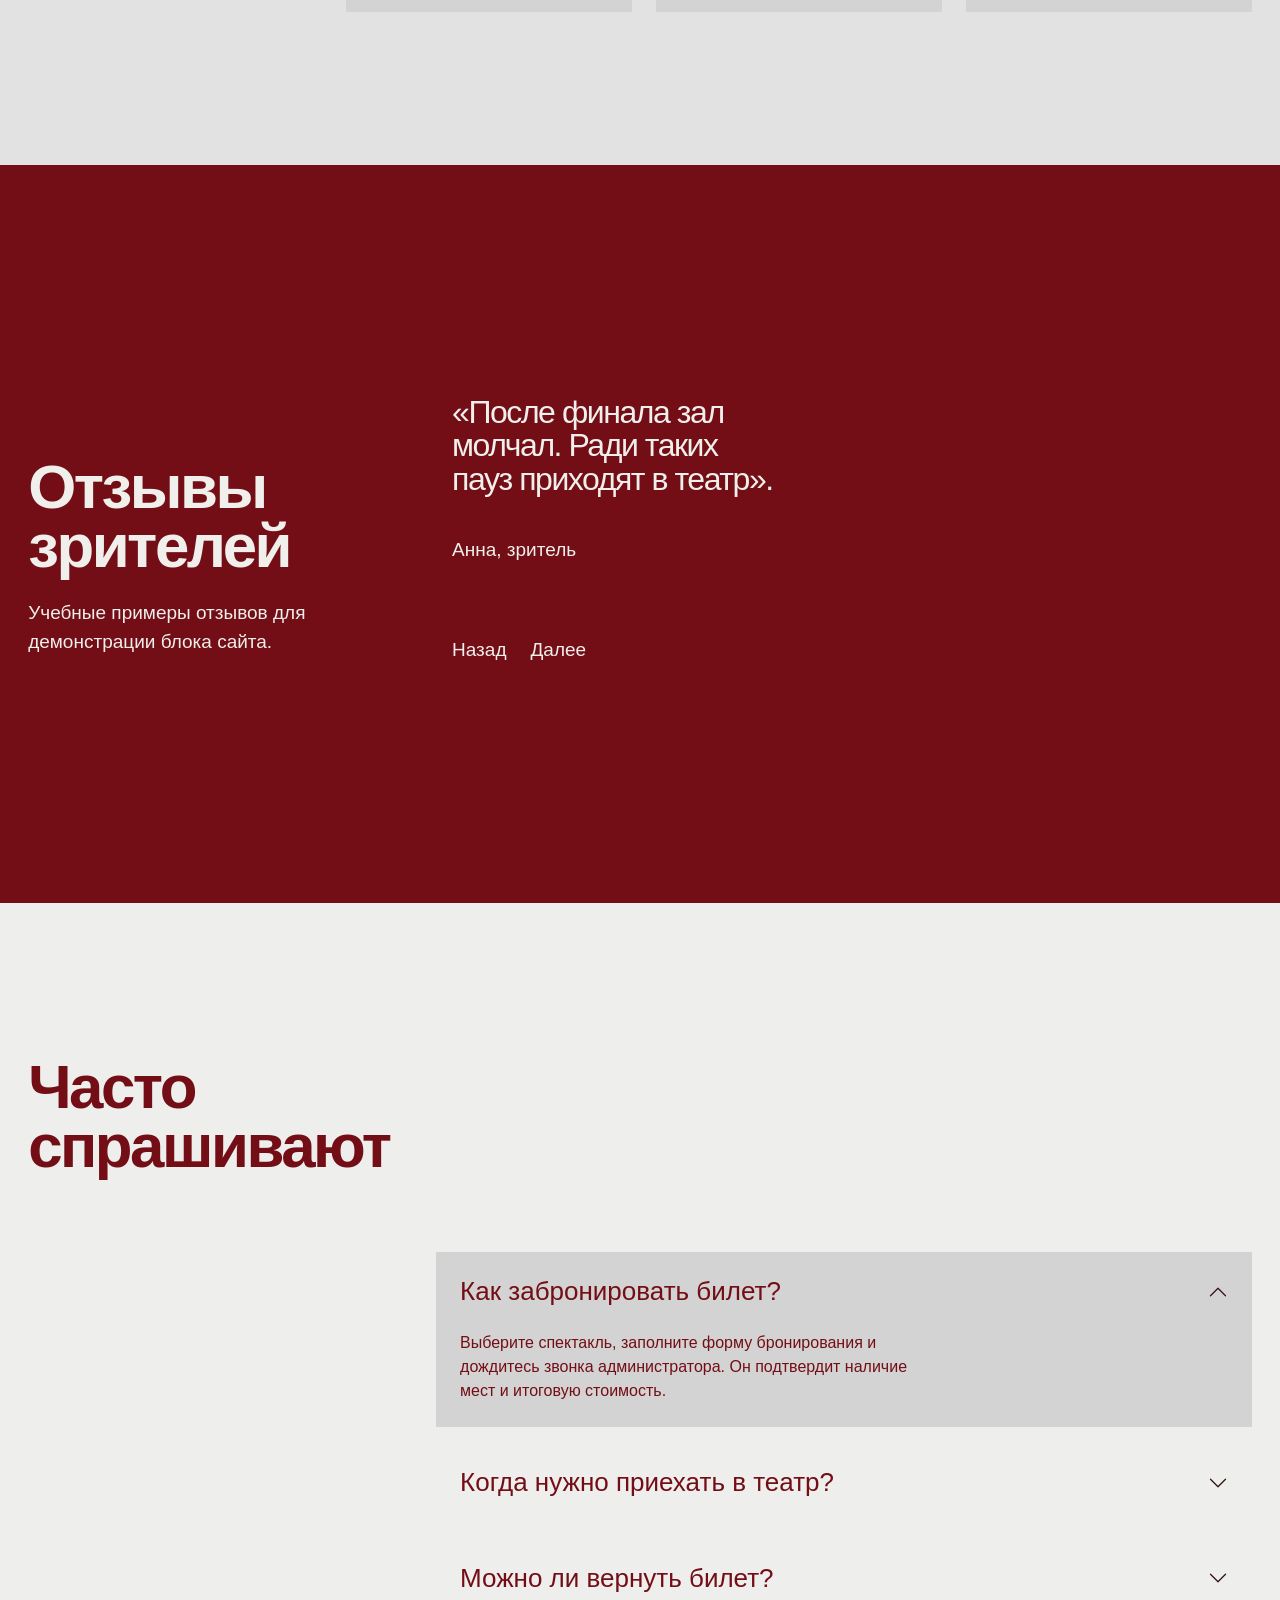
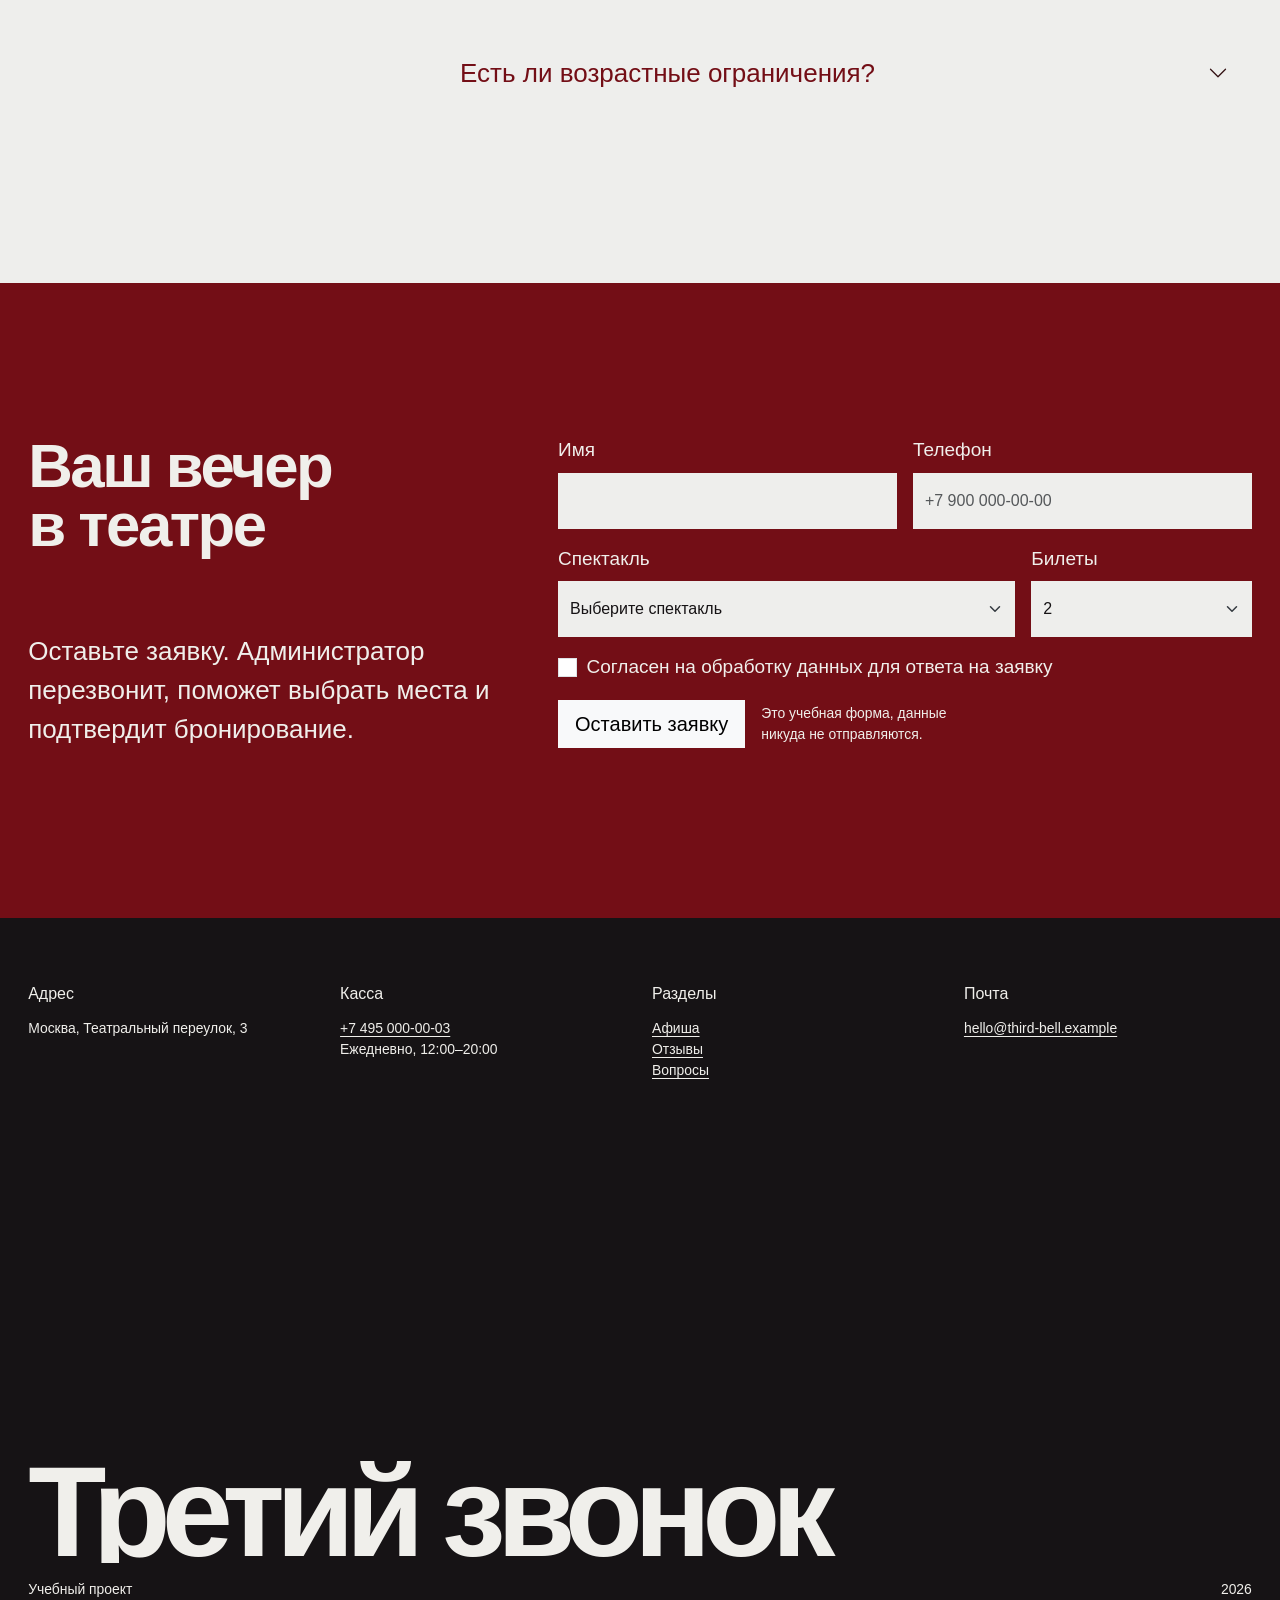
==== commit 6e2225e3: "feat: add Bootstrap components pages" ====
--- a/index.html
+++ b/index.html
@@ -9,7 +9,7 @@
   <link rel="preconnect" href="https://api.fontshare.com">
   <link rel="preconnect" href="https://cdn.fontshare.com" crossorigin>
   <link href="https://api.fontshare.com/v2/css?f[]=switzer@400,500,600&display=swap" rel="stylesheet">
-  <link href="https://cdn.jsdelivr.net/npm/bootstrap@5.3.3/dist/css/bootstrap.min.css" rel="stylesheet">
+  <link href="https://cdn.jsdelivr.net/npm/bootstrap@5.3.8/dist/css/bootstrap.min.css" rel="stylesheet">
   <link rel="stylesheet" href="css/custom.css">
 </head>
 <body>
@@ -18,17 +18,18 @@
   <header class="site-header">
     <nav class="navbar navbar-expand-lg" aria-label="Основная навигация">
       <div class="container-fluid page-gutter">
-        <a class="navbar-brand" href="#home" aria-label="Третий звонок, главная">Третий звонок</a>
+        <a class="navbar-brand" href="index.html" aria-label="Третий звонок, главная">Третий звонок</a>
         <button class="navbar-toggler" type="button" data-bs-toggle="collapse" data-bs-target="#mainNavbar" aria-controls="mainNavbar" aria-expanded="false" aria-label="Открыть меню">
           <span class="navbar-toggler-icon"></span>
         </button>
         <div class="collapse navbar-collapse" id="mainNavbar">
           <ul class="navbar-nav ms-auto align-items-lg-center">
-            <li class="nav-item"><a class="nav-link" href="#afisha">Афиша</a></li>
-            <li class="nav-item"><a class="nav-link" href="#about">О театре</a></li>
-            <li class="nav-item"><a class="nav-link" href="#reviews">Отзывы</a></li>
-            <li class="nav-item"><a class="nav-link" href="#faq">Вопросы</a></li>
-            <li class="nav-item ms-lg-3"><a class="btn btn-theatre btn-sm" href="#booking">Билеты</a></li>
+            <li class="nav-item"><a class="nav-link" href="catalog.html">Афиша</a></li>
+            <li class="nav-item"><a class="nav-link" href="about.html">О театре</a></li>
+            <li class="nav-item"><a class="nav-link" href="reviews.html">Отзывы</a></li>
+            <li class="nav-item"><a class="nav-link" href="faq.html">Вопросы</a></li>
+            <li class="nav-item dropdown"><a class="nav-link dropdown-toggle" href="#" role="button" data-bs-toggle="dropdown" aria-expanded="false">Ещё</a><ul class="dropdown-menu"><li><a class="dropdown-item" href="product.html">Спектакль</a></li><li><a class="dropdown-item" href="catalog.html">Все постановки</a></li><li><a class="dropdown-item" href="#popular">Популярное</a></li></ul></li>
+            <li class="nav-item ms-lg-3"><a class="btn btn-theatre btn-sm" href="order.html">Билеты</a></li>
           </ul>
         </div>
       </div>
@@ -49,7 +50,7 @@
               <span class="hero__date">29 октября, 19:00</span>
               <span>«Вишнёвый сад» · большая сцена</span>
             </div>
-            <a class="btn btn-theatre" href="#afisha">Смотреть афишу</a>
+            <a class="btn btn-theatre" href="catalog.html">Смотреть афишу</a>
           </div>
         </div>
         <div class="col-12 col-lg-5 hero__visual shutter is-in">
@@ -83,7 +84,7 @@
       </div>
     </section>
 
-    <section class="afisha section-space" id="afisha" aria-labelledby="afisha-title">
+    <section class="afisha section-space" id="popular" aria-labelledby="afisha-title">
       <div class="container-fluid page-gutter">
         <div class="row g-5 align-items-start">
           <div class="col-12 col-lg-3 afisha__intro">
@@ -104,7 +105,7 @@
                     <p class="card-text">Чеховская история о доме, памяти и переменах в современной сценической форме.</p>
                     <div class="mt-auto d-flex flex-wrap gap-2">
                       <button class="btn btn-theatre js-show-details" type="button" data-bs-toggle="modal" data-bs-target="#performanceModal" data-title="Вишнёвый сад" data-text="Драма по пьесе А. П. Чехова. Продолжительность: 2 часа 20 минут с антрактом. Большая сцена." data-date="29 октября, 19:00">Подробнее</button>
-                      <a class="btn btn-link theatre-link js-book-show" href="#booking" data-performance="Вишнёвый сад">Билеты</a>
+                      <a class="btn btn-link theatre-link" href="order.html?performance=Вишнёвый%20сад">Билеты</a>
                     </div>
                   </div>
                 </div>
@@ -122,7 +123,7 @@
                     <p class="card-text">Камерная история о семейном ужине, на котором прошлое занимает свободное место.</p>
                     <div class="mt-auto d-flex flex-wrap gap-2">
                       <button class="btn btn-theatre js-show-details" type="button" data-bs-toggle="modal" data-bs-target="#performanceModal" data-title="Последний гость" data-text="Психологическая драма в одном действии. Продолжительность: 1 час 35 минут. Малая сцена." data-date="2 ноября, 20:00">Подробнее</button>
-                      <a class="btn btn-link theatre-link js-book-show" href="#booking" data-performance="Последний гость">Билеты</a>
+                      <a class="btn btn-link theatre-link" href="order.html?performance=Последний%20гость">Билеты</a>
                     </div>
                   </div>
                 </div>
@@ -140,7 +141,7 @@
                     <p class="card-text">Остроумная комедия о тонких стенах, громких разговорах и неожиданной дружбе.</p>
                     <div class="mt-auto d-flex flex-wrap gap-2">
                       <button class="btn btn-theatre js-show-details" type="button" data-bs-toggle="modal" data-bs-target="#performanceModal" data-title="Соседи" data-text="Современная комедия в двух действиях. Продолжительность: 1 час 50 минут с антрактом. Большая сцена." data-date="8 ноября, 19:30">Подробнее</button>
-                      <a class="btn btn-link theatre-link js-book-show" href="#booking" data-performance="Соседи">Билеты</a>
+                      <a class="btn btn-link theatre-link" href="order.html?performance=Соседи">Билеты</a>
                     </div>
                   </div>
                 </div>
@@ -272,7 +273,7 @@
       <div class="row g-4 site-footer__top">
         <div class="col-6 col-lg-3"><strong>Адрес</strong><span>Москва, Театральный переулок, 3</span></div>
         <div class="col-6 col-lg-3"><strong>Касса</strong><a href="tel:+74950000003">+7 495 000-00-03</a><span>Ежедневно, 12:00–20:00</span></div>
-        <div class="col-6 col-lg-3"><strong>Разделы</strong><a href="#afisha">Афиша</a><a href="#reviews">Отзывы</a><a href="#faq">Вопросы</a></div>
+        <div class="col-6 col-lg-3"><strong>Разделы</strong><a href="catalog.html">Афиша</a><a href="reviews.html">Отзывы</a><a href="faq.html">Вопросы</a></div>
         <div class="col-6 col-lg-3"><strong>Почта</strong><a href="mailto:hello@third-bell.example">hello@third-bell.example</a></div>
       </div>
       <p class="site-footer__wordmark" aria-hidden="true">Третий звонок</p>
@@ -293,13 +294,13 @@
         </div>
         <div class="modal-footer">
           <button type="button" class="btn btn-link theatre-link" data-bs-dismiss="modal">Закрыть</button>
-          <a class="btn btn-theatre js-modal-book" href="#booking" data-bs-dismiss="modal">Выбрать билеты</a>
+          <a class="btn btn-theatre js-modal-book" href="order.html" data-bs-dismiss="modal">Выбрать билеты</a>
         </div>
       </div>
     </div>
   </div>
 
-  <script src="https://cdn.jsdelivr.net/npm/bootstrap@5.3.3/dist/js/bootstrap.bundle.min.js"></script>
+  <script src="https://cdn.jsdelivr.net/npm/bootstrap@5.3.8/dist/js/bootstrap.bundle.min.js"></script>
   <script src="js/main.js"></script>
 </body>
 </html>
--- a/css/custom.css
+++ b/css/custom.css
@@ -139,6 +139,13 @@
   font-size: 1rem;
 }
 
+.nav-link.active {
+  color: var(--ink);
+  text-decoration: underline;
+  text-decoration-thickness: .12em;
+  text-underline-offset: .35em;
+}
+
 .navbar-toggler {
   border: 0;
   border-radius: 0;
@@ -170,6 +177,35 @@
   border-color: var(--accent-strong);
   background: var(--accent-strong);
   color: #fff;
+}
+
+.btn-outline-primary {
+  --bs-btn-color: var(--accent);
+  --bs-btn-border-color: var(--accent);
+  --bs-btn-hover-color: var(--accent-ink);
+  --bs-btn-hover-bg: var(--accent);
+  --bs-btn-hover-border-color: var(--accent);
+  --bs-btn-active-color: var(--accent-ink);
+  --bs-btn-active-bg: var(--accent-strong);
+  --bs-btn-active-border-color: var(--accent-strong);
+}
+
+.dropdown-menu {
+  border: 0;
+  border-radius: 0;
+  background: var(--surface-light);
+  color: var(--ink);
+}
+
+.dropdown-item {
+  color: var(--ink);
+}
+
+.dropdown-item:hover,
+.dropdown-item:focus,
+.dropdown-item.active {
+  background: var(--accent);
+  color: var(--accent-ink);
 }
 
 .theatre-link {
@@ -558,6 +594,274 @@
   font-variant-numeric: tabular-nums;
 }
 
+.catalog-message {
+  border: 0;
+  border-radius: 0;
+  background: var(--surface);
+  color: var(--ink);
+}
+
+.product-visual {
+  border: 0;
+  border-radius: 0;
+  overflow: hidden;
+  background: var(--dark);
+}
+
+.product-visual img {
+  width: 100%;
+  max-height: 46rem;
+  object-fit: cover;
+  filter: saturate(.72) contrast(1.05);
+}
+
+.product-detail__title {
+  max-width: 10ch;
+  margin-bottom: 2.5rem;
+  font-size: clamp(3.5rem, 7vw, 7rem);
+}
+
+.product-detail .lead {
+  max-width: 38ch;
+  color: var(--muted);
+}
+
+.breadcrumb a {
+  color: var(--accent-strong);
+}
+
+.product-gallery {
+  display: grid;
+  grid-template-columns: 1.35fr 1fr 1fr;
+  gap: 1rem;
+}
+
+.product-gallery figure {
+  height: clamp(18rem, 31vw, 34rem);
+  margin: 0;
+  overflow: hidden;
+  background: var(--dark);
+}
+
+.product-gallery img {
+  width: 100%;
+  height: 100%;
+  object-fit: cover;
+  filter: saturate(.72) contrast(1.05);
+}
+
+.product-table {
+  --bs-table-bg: transparent;
+  --bs-table-striped-bg: var(--surface);
+  --bs-table-color: var(--ink);
+  border-color: var(--muted);
+}
+
+.order-card {
+  border: 0;
+  border-radius: 0;
+  background: var(--surface);
+  color: var(--ink);
+}
+
+.order-card .card-header {
+  border: 0;
+  border-radius: 0;
+  padding: 2rem;
+  background: var(--accent);
+  color: var(--accent-ink);
+}
+
+.order-card .card-body {
+  padding: clamp(1.5rem, 4vw, 3rem);
+}
+
+.order-card .alert-info {
+  border: 0;
+  border-radius: 0;
+  background: var(--surface-light);
+  color: var(--ink);
+}
+
+.order-intro__title {
+  margin-bottom: 1.5rem;
+  color: var(--accent);
+  font-size: clamp(4.5rem, 8vw, 8rem);
+  font-weight: 600;
+  line-height: .8;
+  letter-spacing: -.07em;
+}
+
+.order-intro__lead {
+  max-width: 34ch;
+  margin-bottom: 2rem;
+  font-size: 1.2rem;
+}
+
+.order-intro__main {
+  height: clamp(20rem, 38vw, 34rem);
+  margin: 0 0 1rem;
+  overflow: hidden;
+  background: var(--dark);
+}
+
+.order-intro__main img,
+.order-intro__strip img {
+  width: 100%;
+  height: 100%;
+  object-fit: cover;
+  filter: saturate(.72) contrast(1.05);
+}
+
+.order-intro__strip {
+  display: grid;
+  grid-template-columns: repeat(3, 1fr);
+  gap: 1rem;
+}
+
+.order-intro__strip img {
+  height: 10rem;
+}
+
+.input-group-text {
+  border: 0;
+  border-radius: 0;
+  background: var(--dark);
+  color: #fff;
+}
+
+.inner-page .site-header {
+  position: relative;
+}
+
+.inner-page main {
+  min-height: 65svh;
+}
+
+.page-hero {
+  min-height: 68svh;
+  display: flex;
+  align-items: stretch;
+  background: var(--bg);
+}
+
+.page-hero__copy {
+  min-height: 68svh;
+  padding-block: clamp(5rem, 12vh, 8rem) 2rem;
+  display: flex;
+  flex-direction: column;
+  justify-content: space-between;
+}
+
+.page-hero__title {
+  max-width: 8ch;
+  margin: 0;
+  font-size: clamp(4.25rem, 10vw, 9rem);
+  font-weight: 600;
+  line-height: .82;
+  letter-spacing: -.07em;
+  text-wrap: balance;
+}
+
+.page-hero__lead {
+  max-width: 35ch;
+  margin: 0 0 0 16.666%;
+  font-size: var(--step-lead);
+}
+
+.page-hero__media {
+  min-height: 68svh;
+  overflow: hidden;
+  background: var(--dark);
+}
+
+.page-hero__media img {
+  width: 100%;
+  height: 100%;
+  min-height: 68svh;
+  object-fit: cover;
+  filter: saturate(.72) contrast(1.05);
+}
+
+.content-section {
+  padding-block: clamp(5rem, 10vw, 9rem);
+}
+
+.content-section--light {
+  background: var(--surface-light);
+}
+
+.content-section--red {
+  background: var(--accent);
+  color: var(--accent-ink);
+}
+
+.prose-lead {
+  max-width: 34ch;
+  font-size: var(--step-lead);
+}
+
+.theatre-facts {
+  display: grid;
+  gap: 2rem;
+}
+
+.theatre-facts h2,
+.theatre-facts h3 {
+  margin-bottom: .8rem;
+  font-size: var(--step-lead);
+  letter-spacing: -.03em;
+}
+
+.theatre-facts p {
+  color: var(--muted);
+}
+
+.review-list {
+  display: grid;
+  gap: clamp(3rem, 7vw, 7rem);
+}
+
+.review-list blockquote {
+  max-width: 28ch;
+  margin-bottom: 1.25rem;
+  font-size: clamp(1.75rem, 3vw, 2.25rem);
+  line-height: 1.1;
+  letter-spacing: -.035em;
+}
+
+.review-list article:nth-child(even) {
+  margin-left: 33.333%;
+}
+
+.inner-page .booking {
+  min-height: 70svh;
+}
+
+.booking-gallery {
+  display: grid;
+  grid-template-columns: repeat(4, 1fr);
+  background: var(--dark);
+  overflow: hidden;
+}
+
+.booking-gallery figure {
+  margin: 0;
+  min-height: 30rem;
+  overflow: hidden;
+}
+
+.booking-gallery img {
+  width: 100%;
+  height: 100%;
+  object-fit: cover;
+  filter: saturate(.7) contrast(1.05);
+}
+
+.inner-page .site-footer {
+  min-height: 62svh;
+}
+
 @media (hover: hover) and (pointer: fine) {
   .performance-card:hover img {
     transform: scale(1.025);
@@ -594,6 +898,18 @@
     animation: image-breathe 14s ease-in-out infinite alternate;
   }
 
+  .page-hero__media img {
+    animation: image-breathe 14s ease-in-out infinite alternate;
+  }
+
+  .booking-gallery figure:first-child img {
+    animation: image-breathe 14s ease-in-out infinite alternate;
+  }
+
+  .order-intro__main img {
+    animation: image-breathe 14s ease-in-out infinite alternate;
+  }
+
   @keyframes rise-in {
     to { opacity: 1; transform: none; }
   }
@@ -635,6 +951,37 @@
   .faq__list {
     width: 100%;
   }
+
+  .page-hero__copy,
+  .page-hero__media,
+  .page-hero__media img {
+    min-height: 52svh;
+  }
+
+  .page-hero__lead {
+    margin-left: 0;
+  }
+
+  .booking-gallery {
+    grid-template-columns: repeat(2, 1fr);
+  }
+
+  .booking-gallery figure {
+    min-height: 28rem;
+  }
+
+  .product-visual img {
+    height: clamp(18rem, 46vw, 27rem);
+    object-position: center 30%;
+  }
+
+  .product-gallery {
+    grid-template-columns: repeat(3, 1fr);
+  }
+
+  .product-gallery figure {
+    height: 18rem;
+  }
 }
 
 @media (max-width: 575.98px) {
@@ -696,6 +1043,26 @@
   .site-footer__wordmark {
     font-size: clamp(3.1rem, 15vw, 4.6rem);
     white-space: normal;
+  }
+
+  .page-hero__title {
+    font-size: clamp(4rem, 19vw, 5.4rem);
+  }
+
+  .review-list article:nth-child(even) {
+    margin-left: 0;
+  }
+
+  .booking-gallery figure {
+    min-height: 18rem;
+  }
+
+  .product-gallery {
+    grid-template-columns: 1fr;
+  }
+
+  .product-gallery figure {
+    height: 22rem;
   }
 }
 
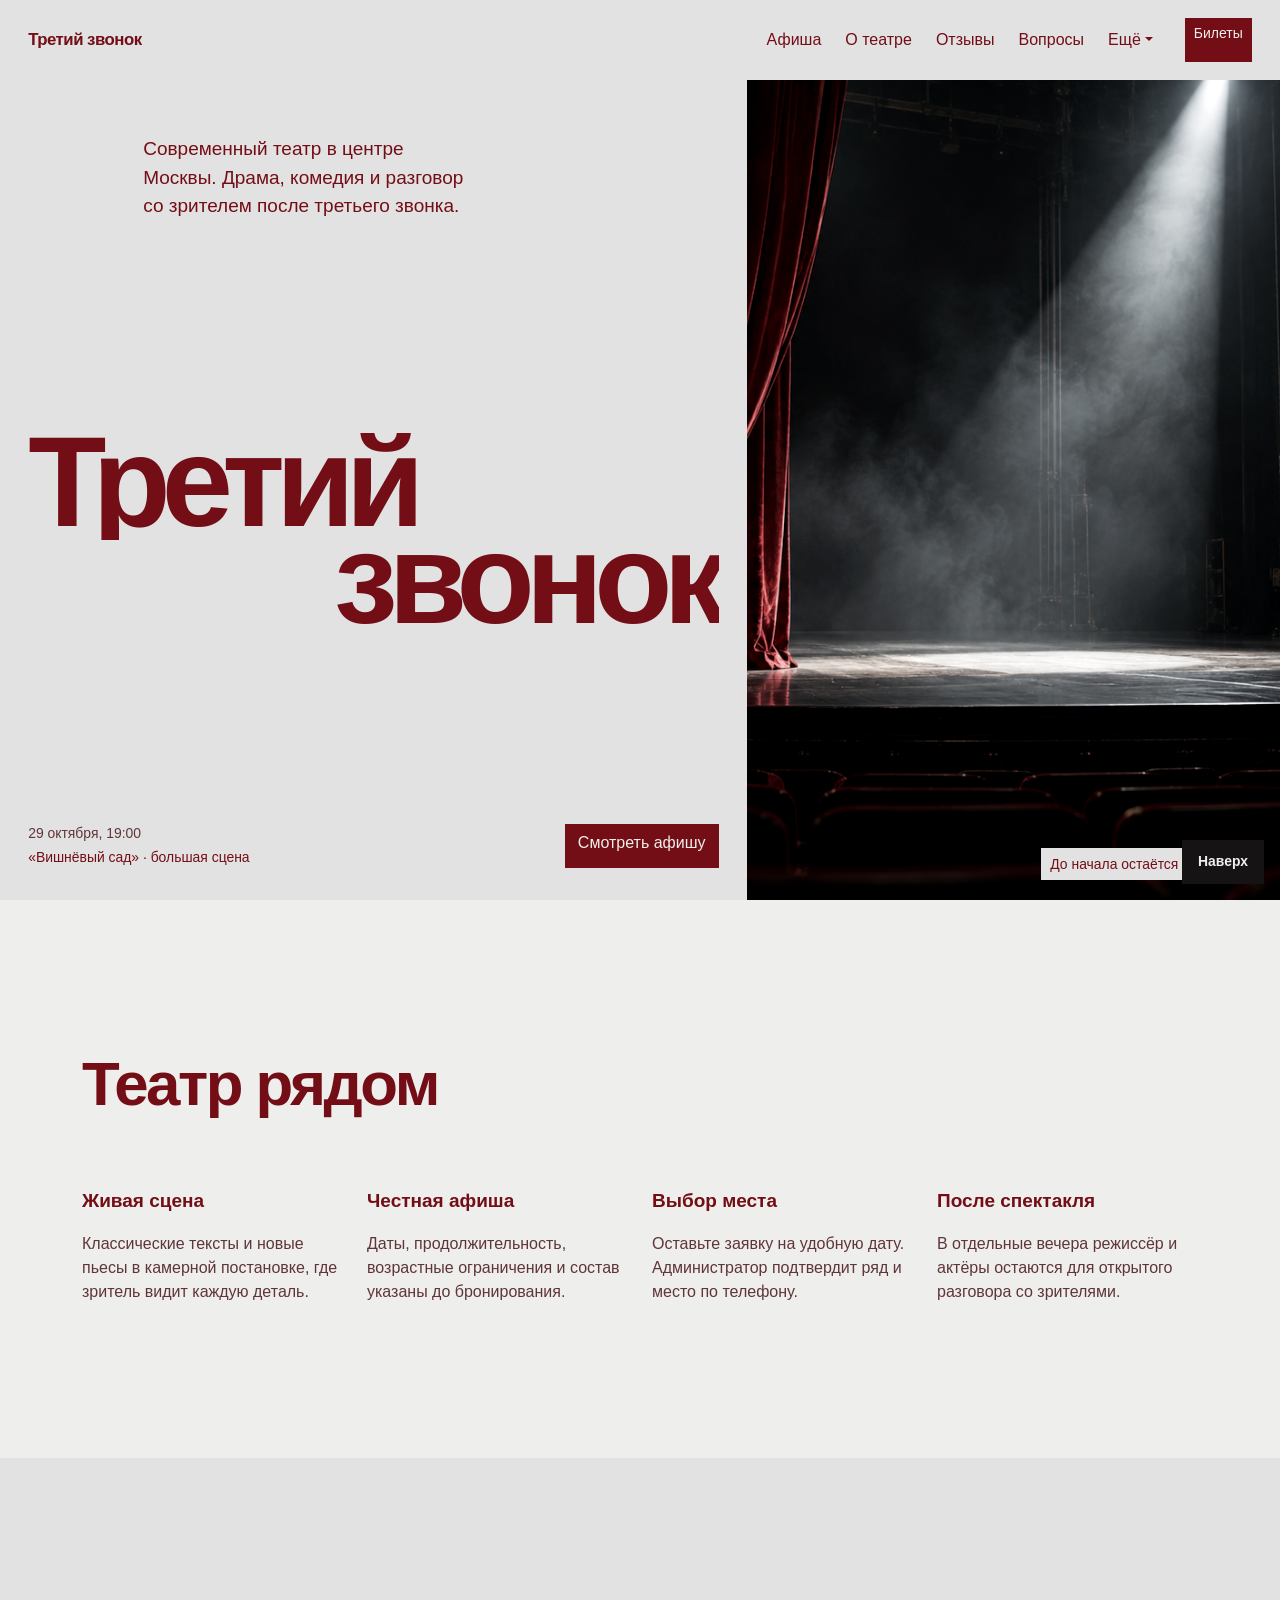
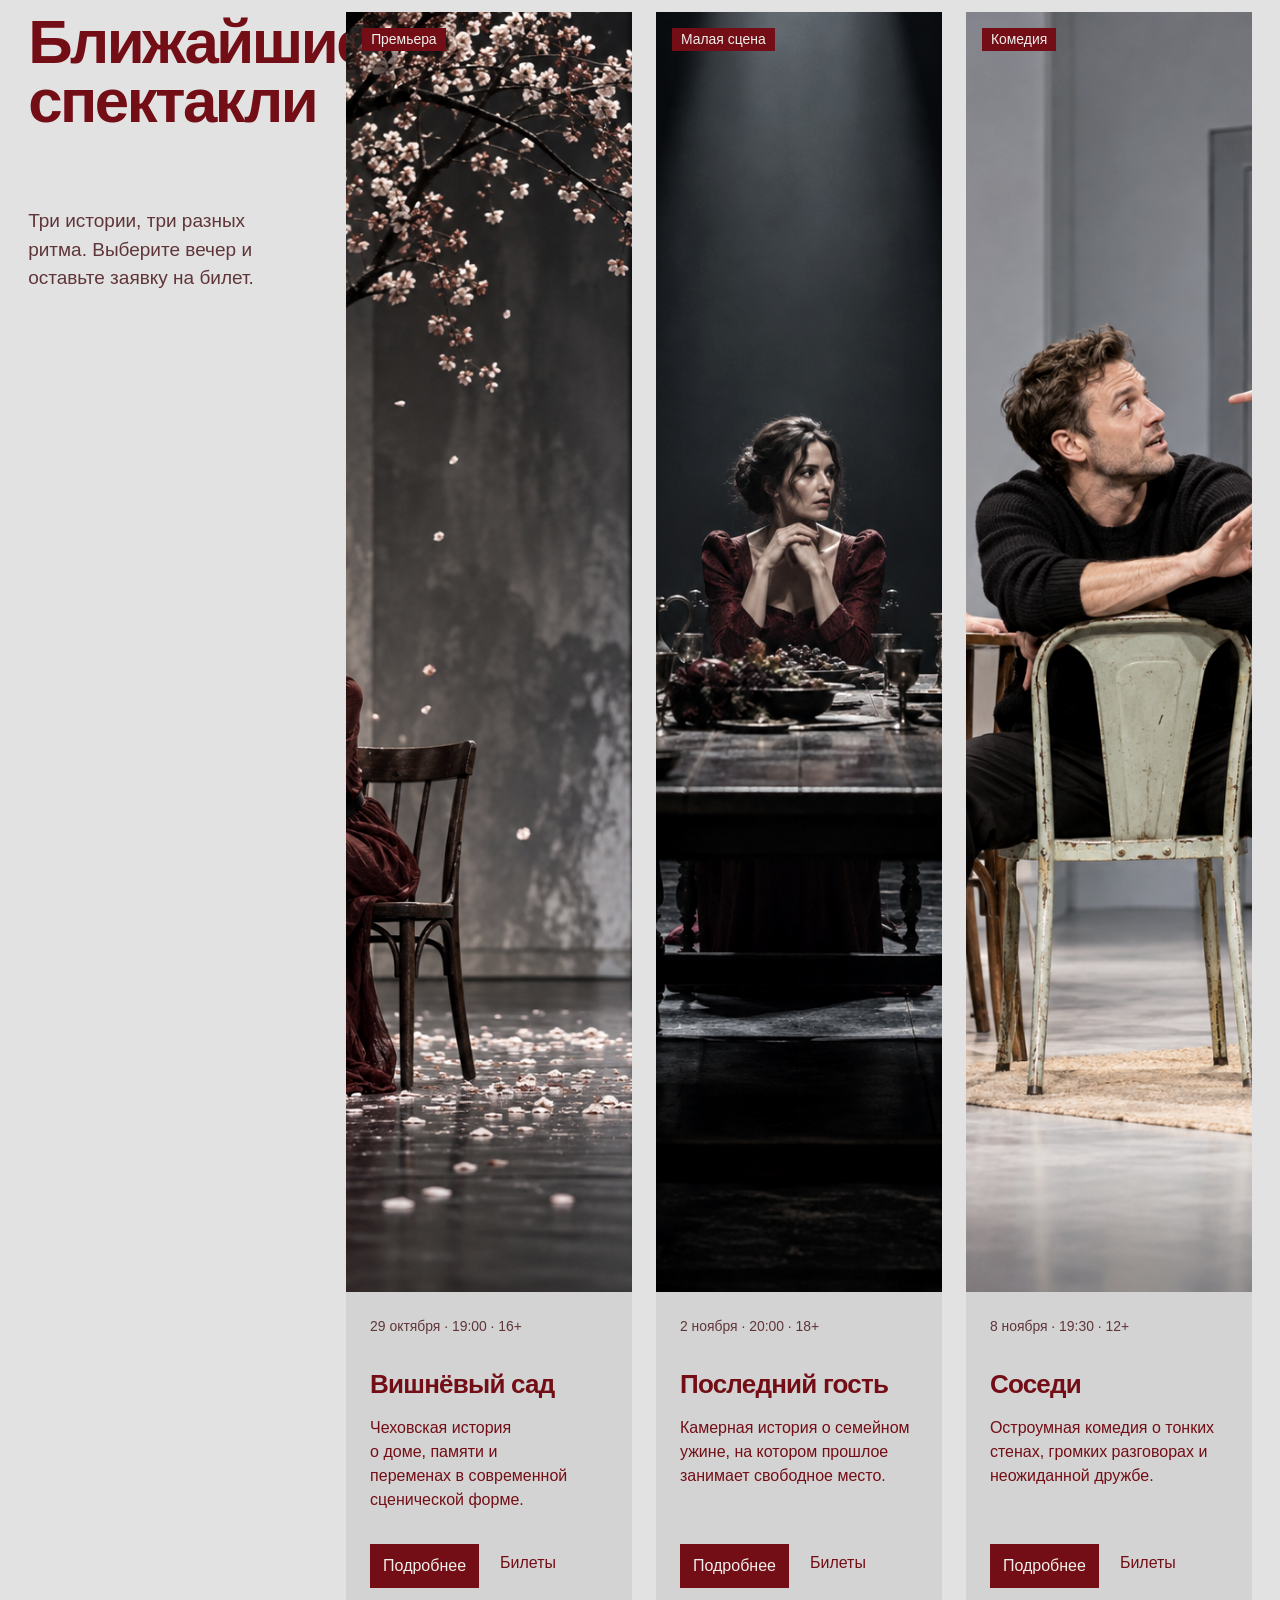
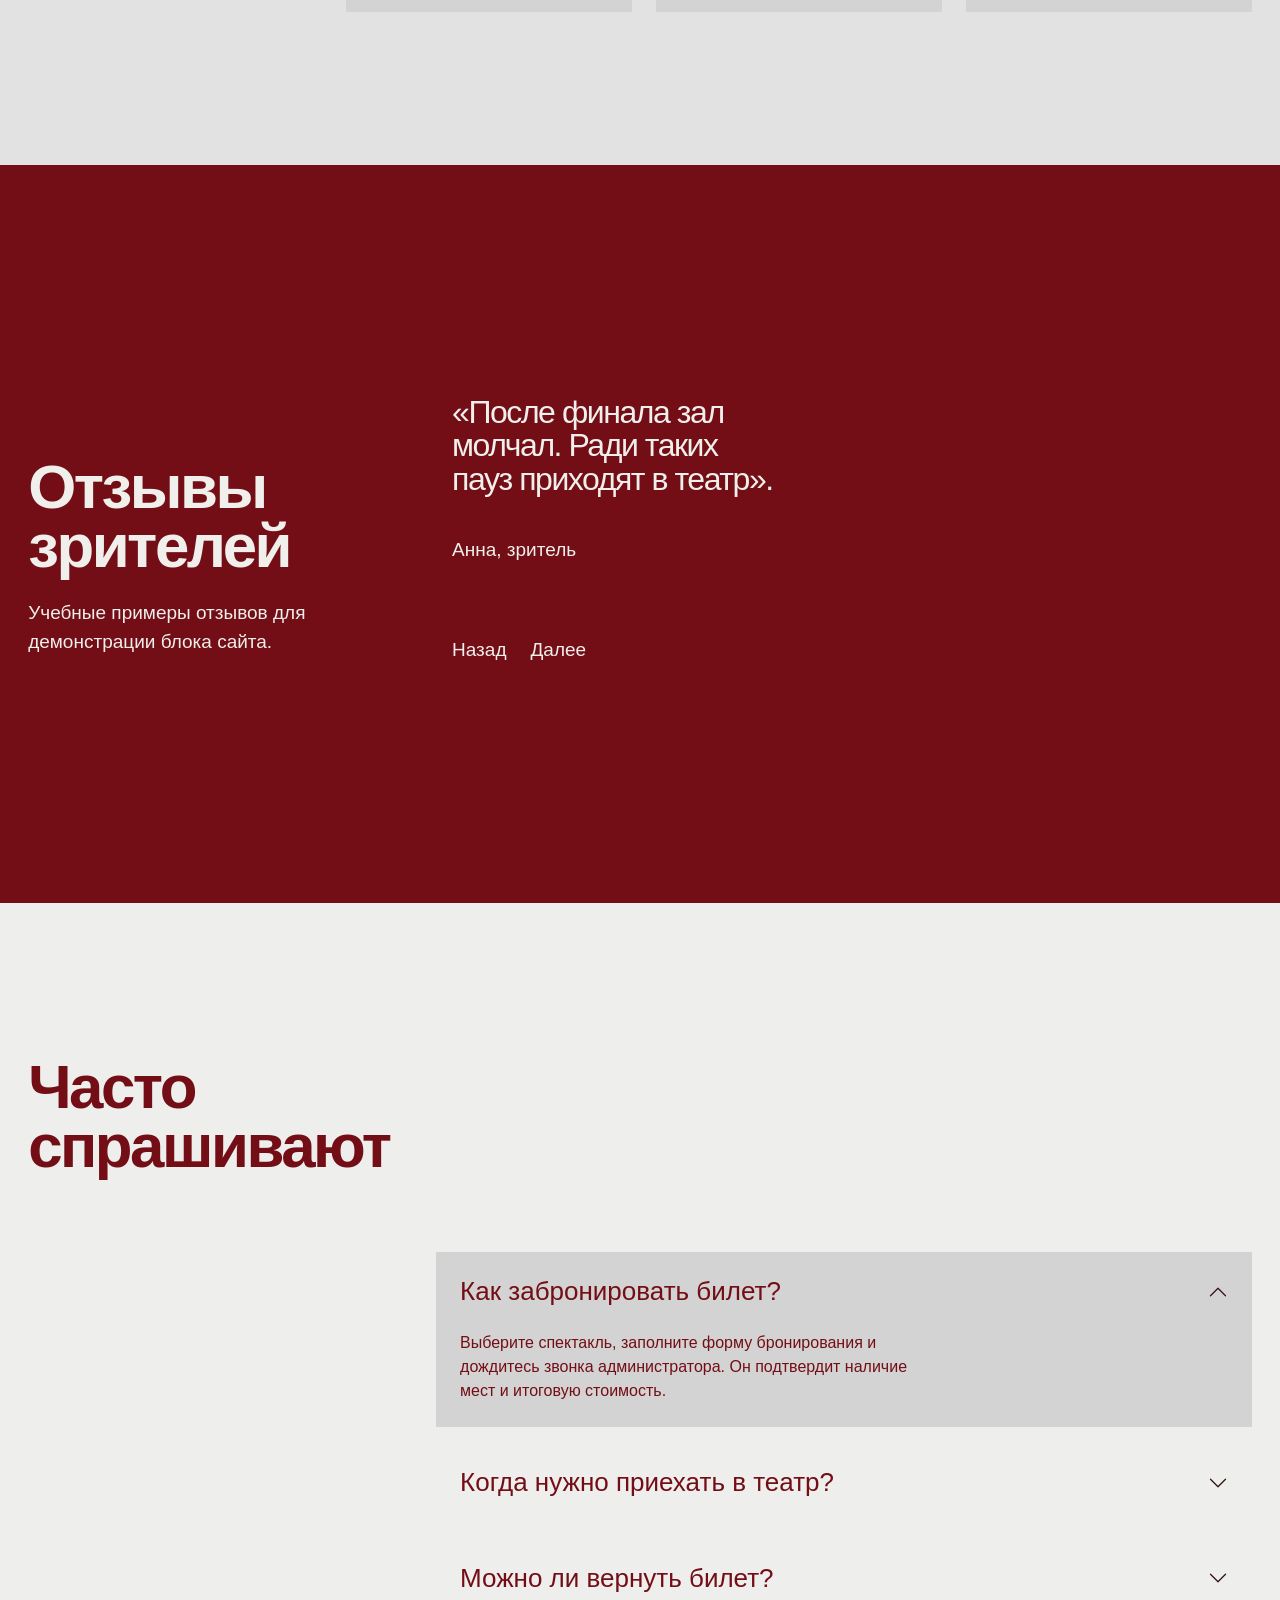
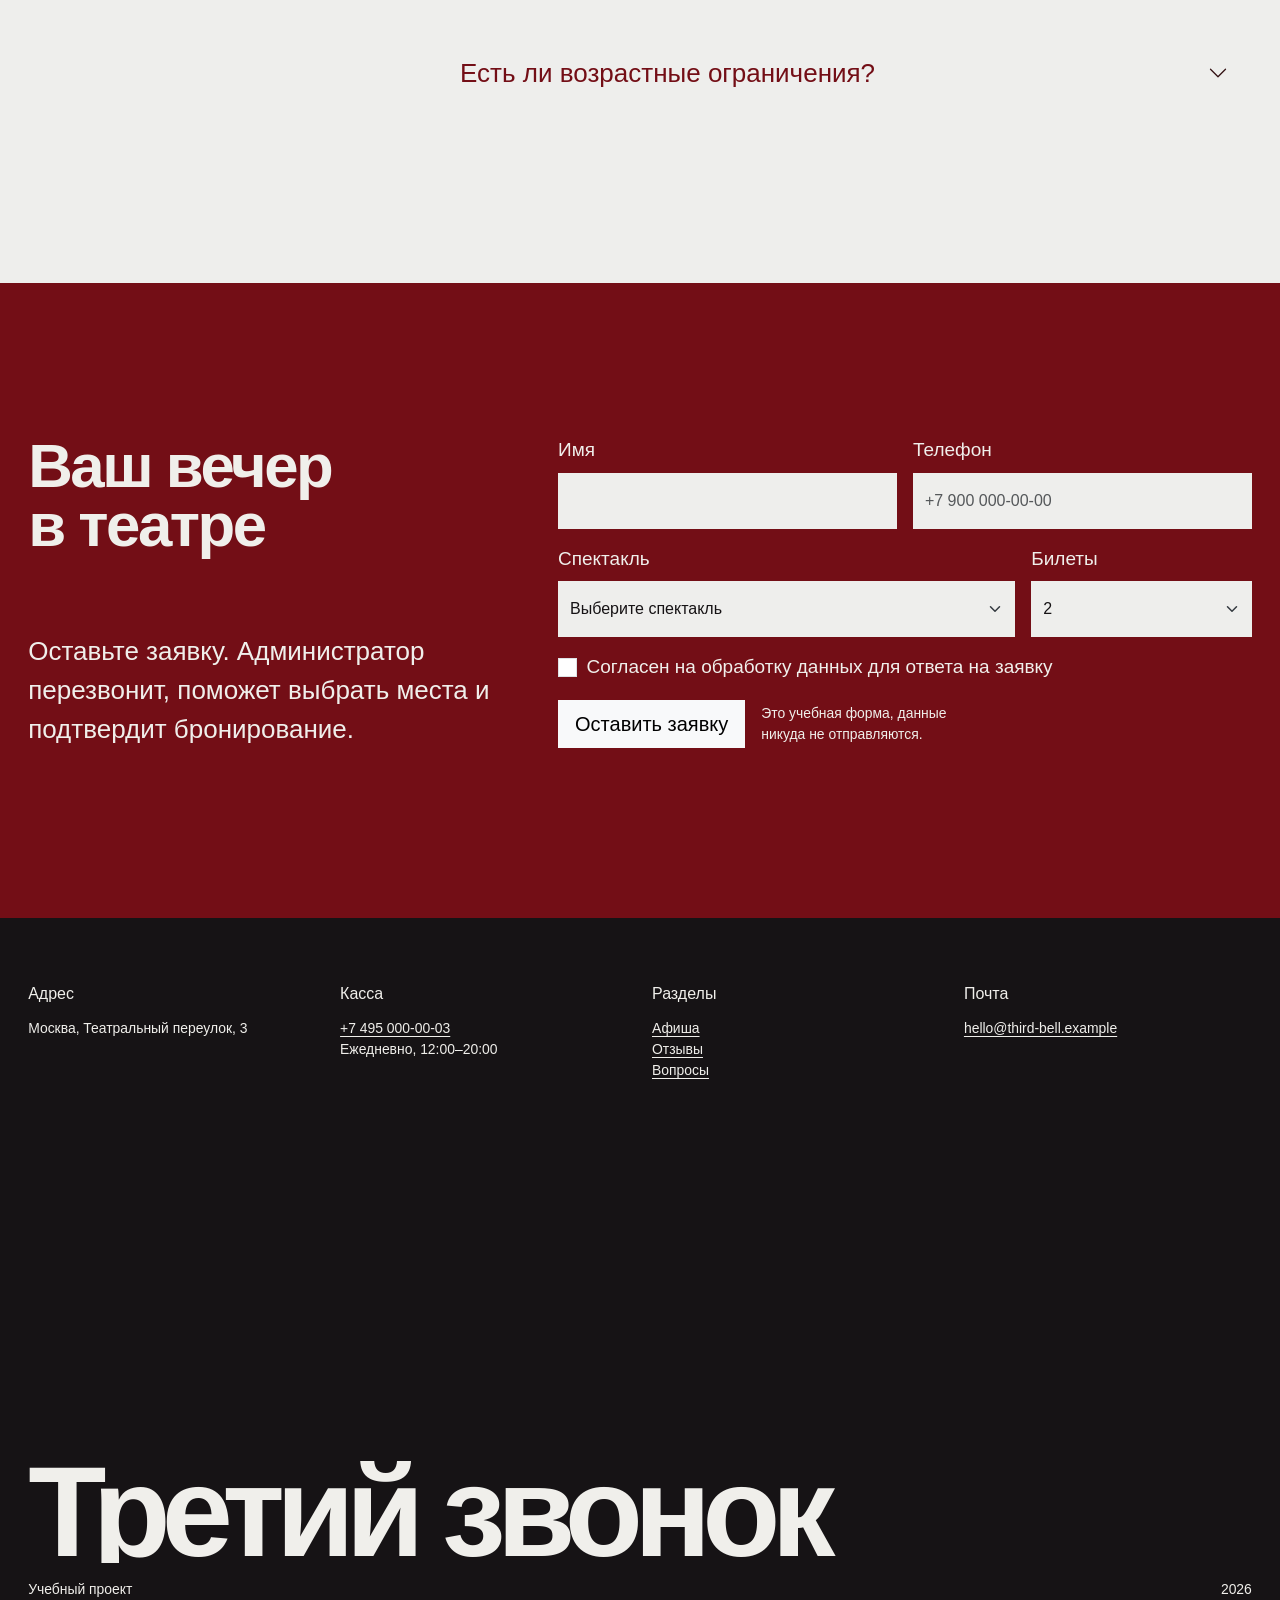
==== commit b5ce2177: "fix: keep back-to-top button visible" ====
--- a/index.html
+++ b/index.html
@@ -9,8 +9,8 @@
   <link rel="preconnect" href="https://api.fontshare.com">
   <link rel="preconnect" href="https://cdn.fontshare.com" crossorigin>
   <link href="https://api.fontshare.com/v2/css?f[]=switzer@400,500,600&display=swap" rel="stylesheet">
-  <link href="https://cdn.jsdelivr.net/npm/bootstrap@5.3.8/dist/css/bootstrap.min.css" rel="stylesheet">
-  <link rel="stylesheet" href="css/custom.css">
+  <link rel="stylesheet" href="vendor/bootstrap/css/bootstrap.min.css">
+  <link rel="stylesheet" href="css/custom.css?v=2">
 </head>
 <body>
   <a class="skip-link" href="#main-content">Перейти к содержанию</a>
@@ -249,7 +249,7 @@
               </div>
               <div class="col-12">
                 <div class="form-check">
-                  <input class="form-check-input" id="agreement" type="checkbox" required>
+                  <input class="form-check-input" id="agreement" name="agreement" type="checkbox" required>
                   <label class="form-check-label" for="agreement">Согласен на обработку данных для ответа на заявку</label>
                   <div class="invalid-feedback">Необходимо согласие.</div>
                 </div>
@@ -300,7 +300,7 @@
     </div>
   </div>
 
-  <script src="https://cdn.jsdelivr.net/npm/bootstrap@5.3.8/dist/js/bootstrap.bundle.min.js"></script>
-  <script src="js/main.js"></script>
+  <script src="vendor/bootstrap/js/bootstrap.bundle.min.js"></script>
+  <script src="js/main.js?v=2"></script>
 </body>
 </html>
--- a/css/custom.css
+++ b/css/custom.css
@@ -105,6 +105,36 @@
   transform: translateY(0);
 }
 
+.back-to-top {
+  position: fixed;
+  right: max(1rem, env(safe-area-inset-right));
+  bottom: max(1rem, env(safe-area-inset-bottom));
+  z-index: 1040;
+  min-height: 44px;
+  padding: .7rem 1rem;
+  display: inline-flex;
+  align-items: center;
+  justify-content: center;
+  background: var(--dark);
+  color: var(--accent-ink);
+  font-size: var(--step-small);
+  font-weight: 600;
+  line-height: 1;
+  text-decoration: none;
+  transition: transform 240ms var(--ease-out), background-color 180ms ease;
+}
+
+.back-to-top:hover,
+.back-to-top:focus-visible {
+  background: var(--accent-strong);
+  color: #fff;
+  transform: translateY(-3px);
+}
+
+.back-to-top:active {
+  transform: scale(.97);
+}
+
 .site-header {
   position: absolute;
   inset: 0 0 auto;
@@ -826,8 +856,37 @@
   max-width: 28ch;
   margin-bottom: 1.25rem;
   font-size: clamp(1.75rem, 3vw, 2.25rem);
-  line-height: 1.1;
+  line-height: 1.3;
   letter-spacing: -.035em;
+}
+
+.review-list__meta {
+  display: flex;
+  align-items: baseline;
+  justify-content: space-between;
+  gap: 2rem;
+  max-width: 40rem;
+  padding-top: 1rem;
+}
+
+.review-list__meta p {
+  margin-bottom: 0;
+}
+
+.review-rating {
+  flex: 0 0 auto;
+  font-variant-numeric: tabular-nums;
+}
+
+.review-rating__value {
+  font-size: 1.75rem;
+  font-weight: 600;
+  letter-spacing: -.03em;
+}
+
+.review-rating__scale {
+  color: currentColor;
+  font-size: .9rem;
 }
 
 .review-list article:nth-child(even) {
@@ -985,6 +1044,11 @@
 }
 
 @media (max-width: 575.98px) {
+  .back-to-top {
+    right: max(.75rem, env(safe-area-inset-right));
+    bottom: max(.75rem, env(safe-area-inset-bottom));
+  }
+
   .section-space {
     padding-block: 5rem;
   }
@@ -1051,6 +1115,10 @@
 
   .review-list article:nth-child(even) {
     margin-left: 0;
+  }
+
+  .review-list blockquote {
+    font-size: 1.5rem;
   }
 
   .booking-gallery figure {
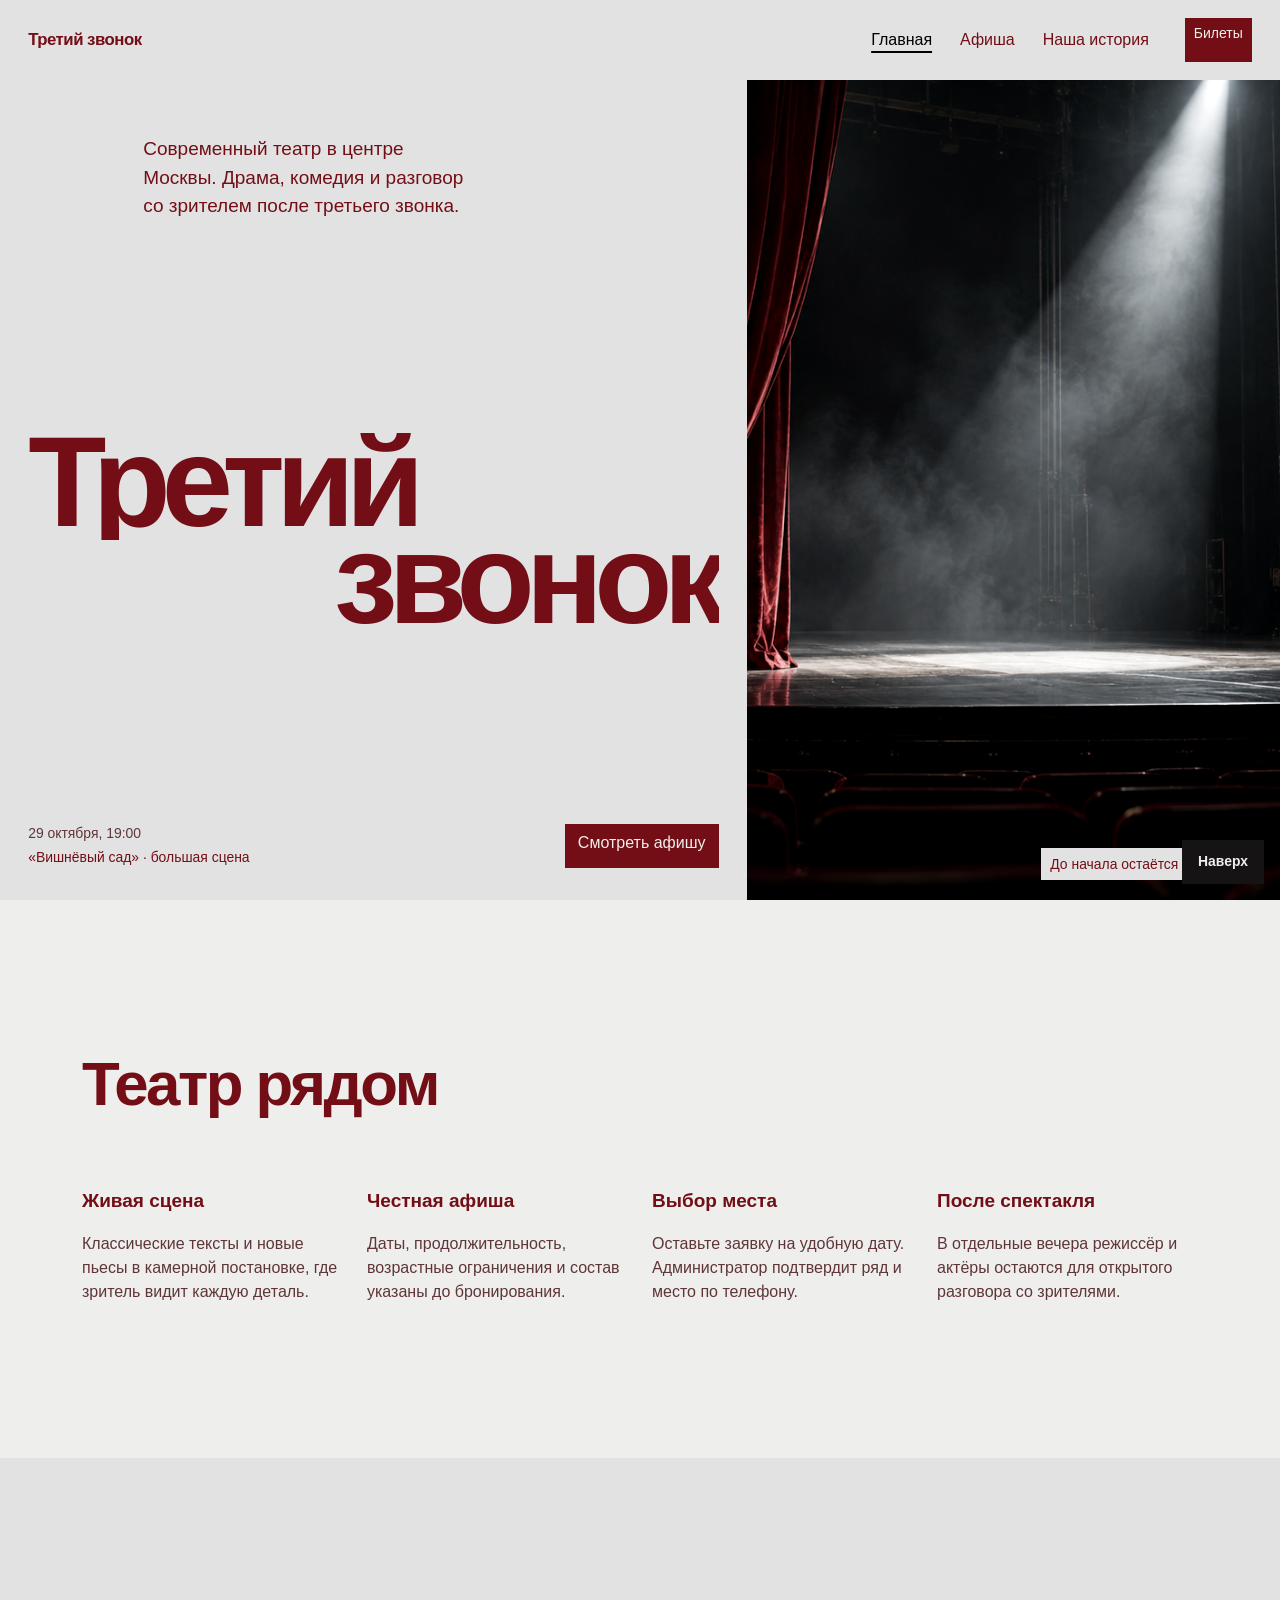
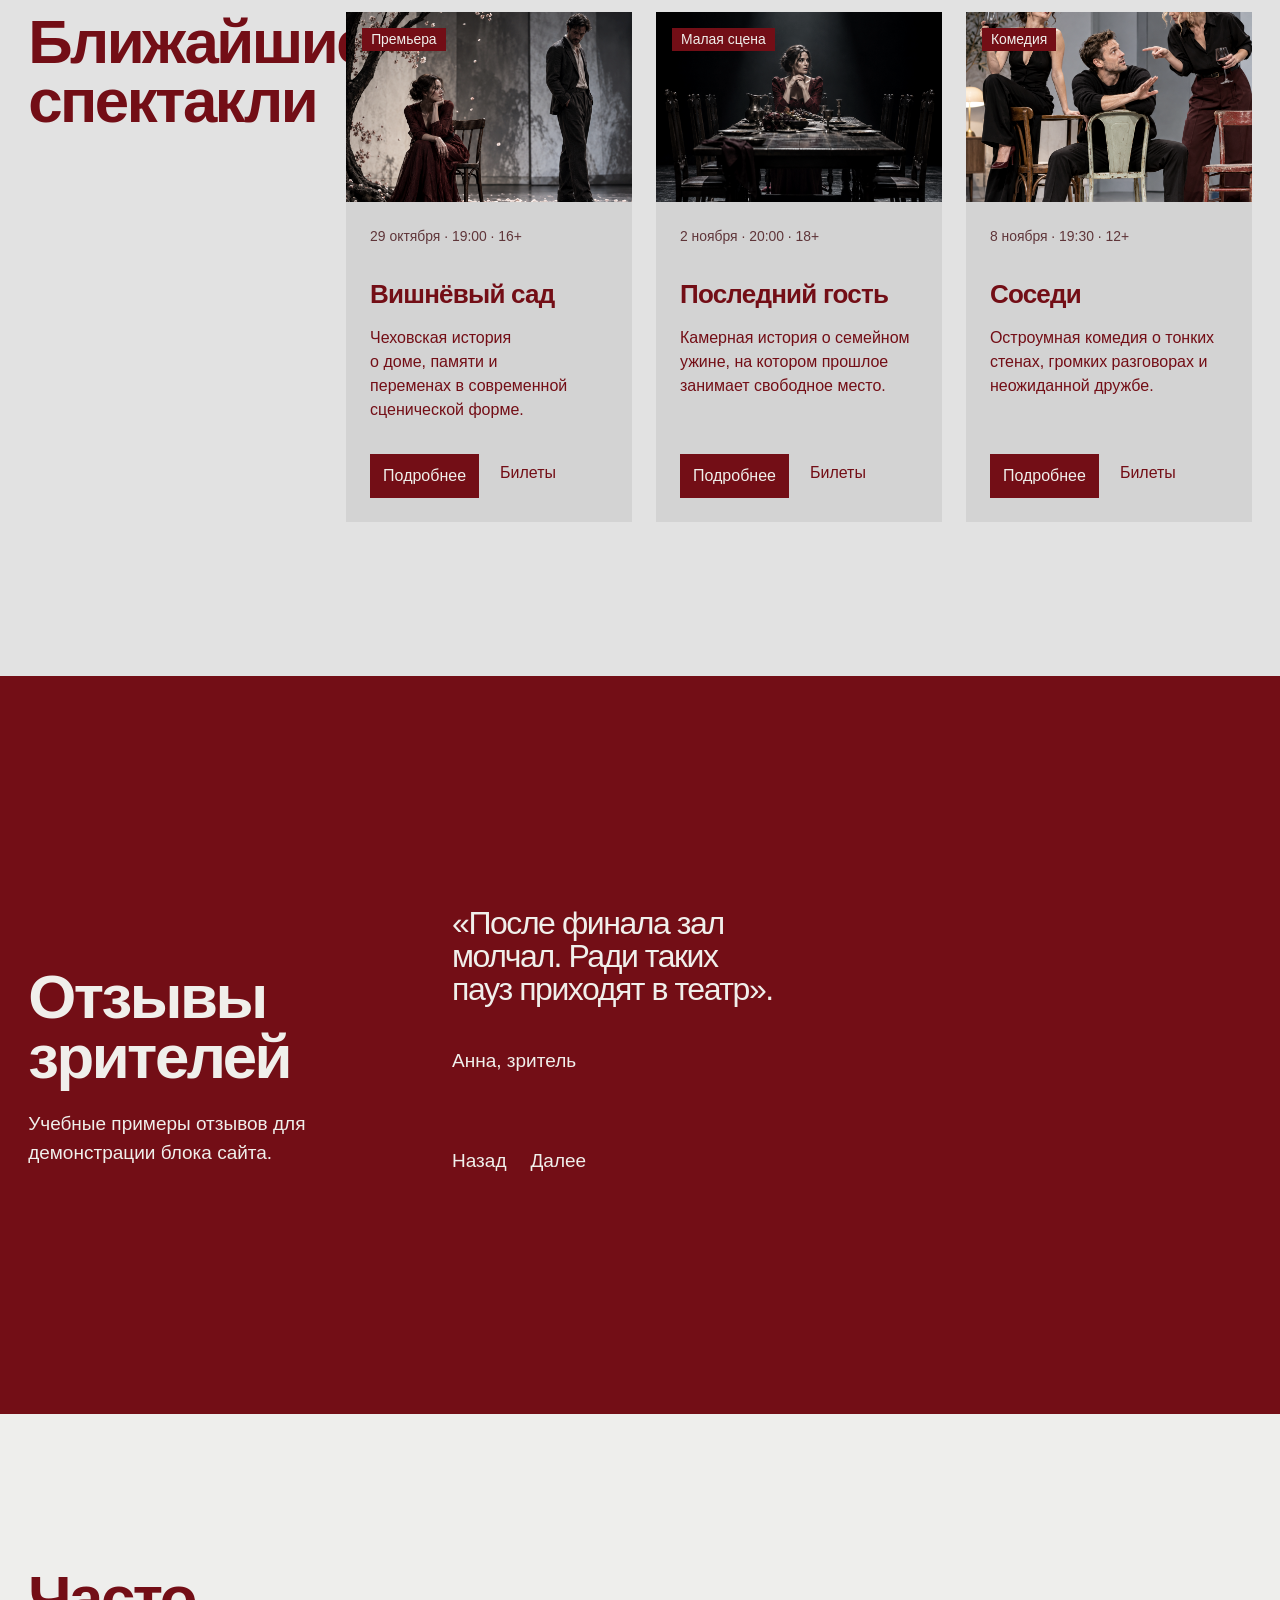
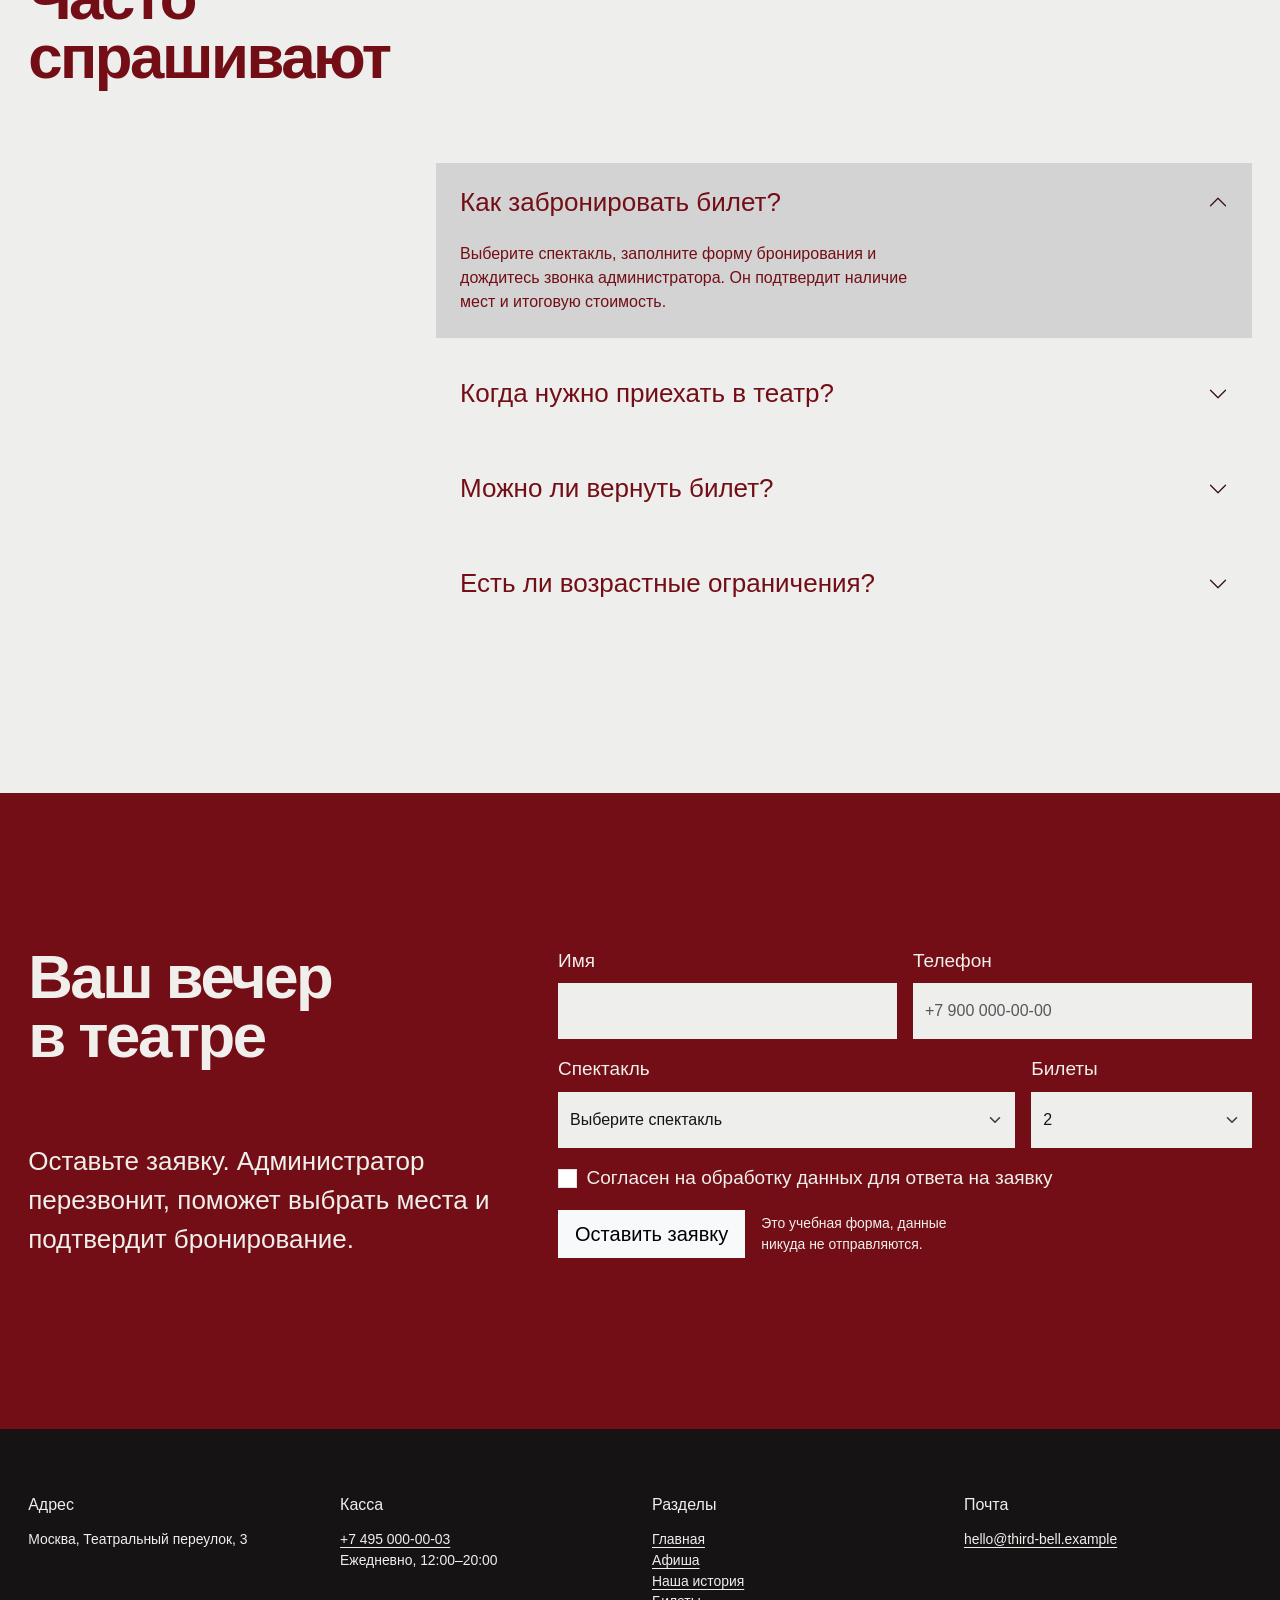
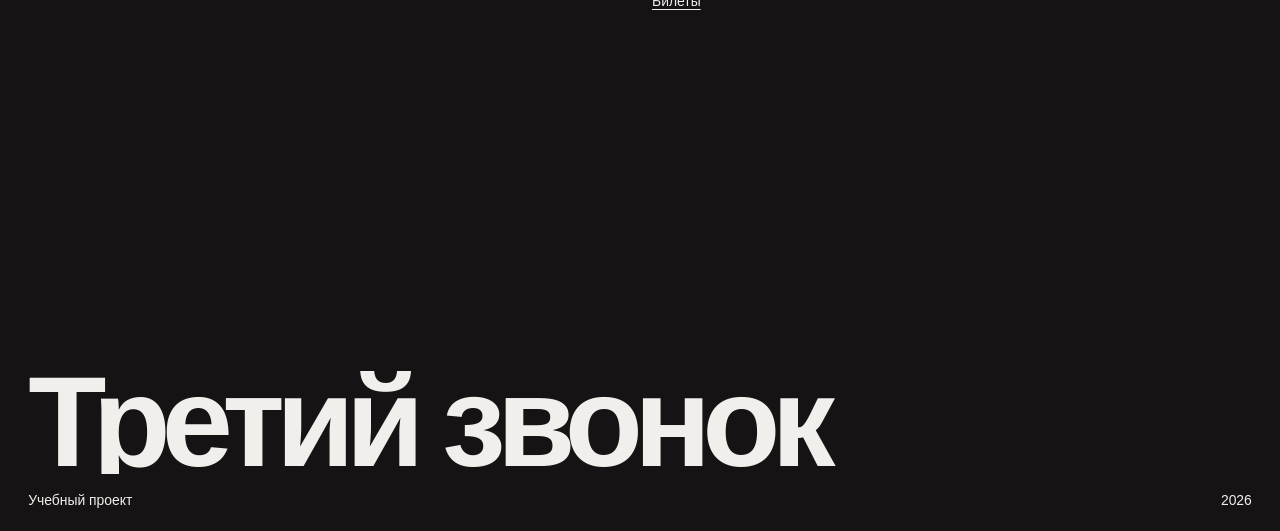
==== commit 6396af9d: "feat: refine navigation and theatre history" ====
--- a/index.html
+++ b/index.html
@@ -10,7 +10,7 @@
   <link rel="preconnect" href="https://cdn.fontshare.com" crossorigin>
   <link href="https://api.fontshare.com/v2/css?f[]=switzer@400,500,600&display=swap" rel="stylesheet">
   <link rel="stylesheet" href="vendor/bootstrap/css/bootstrap.min.css">
-  <link rel="stylesheet" href="css/custom.css?v=2">
+  <link rel="stylesheet" href="css/custom.css?v=3">
 </head>
 <body>
   <a class="skip-link" href="#main-content">Перейти к содержанию</a>
@@ -24,11 +24,9 @@
         </button>
         <div class="collapse navbar-collapse" id="mainNavbar">
           <ul class="navbar-nav ms-auto align-items-lg-center">
+            <li class="nav-item"><a class="nav-link active" aria-current="page" href="index.html">Главная</a></li>
             <li class="nav-item"><a class="nav-link" href="catalog.html">Афиша</a></li>
-            <li class="nav-item"><a class="nav-link" href="about.html">О театре</a></li>
-            <li class="nav-item"><a class="nav-link" href="reviews.html">Отзывы</a></li>
-            <li class="nav-item"><a class="nav-link" href="faq.html">Вопросы</a></li>
-            <li class="nav-item dropdown"><a class="nav-link dropdown-toggle" href="#" role="button" data-bs-toggle="dropdown" aria-expanded="false">Ещё</a><ul class="dropdown-menu"><li><a class="dropdown-item" href="product.html">Спектакль</a></li><li><a class="dropdown-item" href="catalog.html">Все постановки</a></li><li><a class="dropdown-item" href="#popular">Популярное</a></li></ul></li>
+            <li class="nav-item"><a class="nav-link" href="about.html">Наша история</a></li>
             <li class="nav-item ms-lg-3"><a class="btn btn-theatre btn-sm" href="order.html">Билеты</a></li>
           </ul>
         </div>
@@ -96,7 +94,7 @@
               <article class="col-12 col-md-6 col-lg-4" data-reveal>
                 <div class="card performance-card h-100">
                   <div class="performance-card__media">
-                    <img src="images/cherry-orchard.png" class="card-img-top" width="1024" height="1280" loading="lazy" alt="Сцена из спектакля Вишнёвый сад: двое актёров у цветущего дерева">
+                    <img src="images/cherry-orchard.png" class="card-img-top media-focus--cherry" width="1024" height="1280" loading="lazy" alt="Сцена из спектакля Вишнёвый сад: двое актёров у цветущего дерева">
                     <span class="badge performance-card__badge">Премьера</span>
                   </div>
                   <div class="card-body d-flex flex-column">
@@ -114,7 +112,7 @@
               <article class="col-12 col-md-6 col-lg-4" data-reveal>
                 <div class="card performance-card h-100">
                   <div class="performance-card__media">
-                    <img src="images/last-guest.png" class="card-img-top" width="1024" height="1280" loading="lazy" alt="Сцена из спектакля Последний гость: актриса за длинным столом под прожектором">
+                    <img src="images/last-guest.png" class="card-img-top media-focus--guest" width="1024" height="1280" loading="lazy" alt="Сцена из спектакля Последний гость: актриса за длинным столом под прожектором">
                     <span class="badge performance-card__badge">Малая сцена</span>
                   </div>
                   <div class="card-body d-flex flex-column">
@@ -132,7 +130,7 @@
               <article class="col-12 col-md-6 col-lg-4" data-reveal>
                 <div class="card performance-card h-100">
                   <div class="performance-card__media">
-                    <img src="images/neighbours.png" class="card-img-top" width="1024" height="1280" loading="lazy" alt="Сцена из спектакля Соседи: трое актёров спорят среди разных стульев">
+                    <img src="images/neighbours.png" class="card-img-top media-focus--neighbours" width="1024" height="1280" loading="lazy" alt="Сцена из спектакля Соседи: трое актёров спорят среди разных стульев">
                     <span class="badge performance-card__badge">Комедия</span>
                   </div>
                   <div class="card-body d-flex flex-column">
@@ -273,7 +271,7 @@
       <div class="row g-4 site-footer__top">
         <div class="col-6 col-lg-3"><strong>Адрес</strong><span>Москва, Театральный переулок, 3</span></div>
         <div class="col-6 col-lg-3"><strong>Касса</strong><a href="tel:+74950000003">+7 495 000-00-03</a><span>Ежедневно, 12:00–20:00</span></div>
-        <div class="col-6 col-lg-3"><strong>Разделы</strong><a href="catalog.html">Афиша</a><a href="reviews.html">Отзывы</a><a href="faq.html">Вопросы</a></div>
+        <div class="col-6 col-lg-3"><strong>Разделы</strong><a href="index.html">Главная</a><a href="catalog.html">Афиша</a><a href="about.html">Наша история</a><a href="order.html">Билеты</a></div>
         <div class="col-6 col-lg-3"><strong>Почта</strong><a href="mailto:hello@third-bell.example">hello@third-bell.example</a></div>
       </div>
       <p class="site-footer__wordmark" aria-hidden="true">Третий звонок</p>
@@ -301,6 +299,6 @@
   </div>
 
   <script src="vendor/bootstrap/js/bootstrap.bundle.min.js"></script>
-  <script src="js/main.js?v=2"></script>
+  <script src="js/main.js?v=3"></script>
 </body>
 </html>
--- a/css/custom.css
+++ b/css/custom.css
@@ -161,7 +161,7 @@
 }
 
 .navbar-nav {
-  gap: .5rem;
+  gap: .75rem;
 }
 
 .nav-link {
@@ -207,6 +207,11 @@
   border-color: var(--accent-strong);
   background: var(--accent-strong);
   color: #fff;
+}
+
+.btn-theatre.is-current {
+  border-color: var(--accent-strong);
+  background: var(--accent-strong);
 }
 
 .btn-outline-primary {
@@ -376,14 +381,33 @@
 .performance-card__media {
   position: relative;
   overflow: hidden;
+  aspect-ratio: 3 / 2;
+  background: var(--dark);
 }
 
 .performance-card img {
-  aspect-ratio: 4 / 5;
+  width: 100%;
+  height: 100%;
   border-radius: 0;
   object-fit: cover;
   filter: saturate(.7) contrast(1.04);
   transition: transform 700ms var(--ease-soft), filter 300ms ease;
+}
+
+.media-focus--stage {
+  object-position: 50% 52%;
+}
+
+.media-focus--cherry {
+  object-position: 50% 58%;
+}
+
+.media-focus--guest {
+  object-position: 50% 48%;
+}
+
+.media-focus--neighbours {
+  object-position: 50% 42%;
 }
 
 .performance-card__badge {
@@ -550,6 +574,10 @@
 .booking__note {
   max-width: 30ch;
   font-size: var(--step-small);
+}
+
+.booking .invalid-feedback {
+  color: var(--accent-ink);
 }
 
 .site-footer {
@@ -640,7 +668,7 @@
 
 .product-visual img {
   width: 100%;
-  max-height: 46rem;
+  aspect-ratio: 4 / 5;
   object-fit: cover;
   filter: saturate(.72) contrast(1.05);
 }
@@ -654,6 +682,11 @@
 .product-detail .lead {
   max-width: 38ch;
   color: var(--muted);
+}
+
+.product-badge {
+  background: var(--accent);
+  color: var(--accent-ink);
 }
 
 .breadcrumb a {
@@ -704,6 +737,11 @@
 
 .order-card .card-body {
   padding: clamp(1.5rem, 4vw, 3rem);
+}
+
+.order-card .invalid-feedback {
+  color: var(--accent-strong);
+  font-weight: 500;
 }
 
 .order-card .alert-info {
@@ -750,7 +788,8 @@
 }
 
 .order-intro__strip img {
-  height: 10rem;
+  height: clamp(8rem, 10vw, 10rem);
+  overflow: hidden;
 }
 
 .input-group-text {
@@ -813,6 +852,29 @@
   filter: saturate(.72) contrast(1.05);
 }
 
+.history-gallery {
+  display: grid;
+  grid-template-columns: 1.6fr 1fr 1fr;
+  gap: 1rem;
+  padding-inline: var(--page-gutter);
+  background: var(--surface-light);
+}
+
+.history-gallery figure {
+  height: clamp(24rem, 42vw, 40rem);
+  margin: 0;
+  overflow: hidden;
+  background: var(--dark);
+}
+
+.history-gallery img {
+  width: 100%;
+  height: 100%;
+  object-fit: cover;
+  filter: saturate(.72) contrast(1.05);
+  transition: transform 700ms var(--ease-soft), filter 300ms ease;
+}
+
 .content-section {
   padding-block: clamp(5rem, 10vw, 9rem);
 }
@@ -926,6 +988,11 @@
     transform: scale(1.025);
     filter: saturate(.88) contrast(1.04);
   }
+
+  .history-gallery figure:hover img {
+    transform: scale(1.025);
+    filter: saturate(.88) contrast(1.05);
+  }
 }
 
 @media (prefers-reduced-motion: no-preference) {
@@ -1041,6 +1108,19 @@
   .product-gallery figure {
     height: 18rem;
   }
+
+  .history-gallery {
+    grid-template-columns: 1.4fr 1fr;
+  }
+
+  .history-gallery figure {
+    height: 28rem;
+  }
+
+  .history-gallery figure:last-child {
+    grid-column: 1 / -1;
+    height: 22rem;
+  }
 }
 
 @media (max-width: 575.98px) {
@@ -1131,6 +1211,22 @@
 
   .product-gallery figure {
     height: 22rem;
+  }
+
+  .performance-card__media {
+    aspect-ratio: 4 / 3;
+  }
+
+  .history-gallery {
+    grid-template-columns: 1fr;
+    gap: .75rem;
+    padding-inline: 0;
+  }
+
+  .history-gallery figure,
+  .history-gallery figure:last-child {
+    grid-column: auto;
+    height: 21rem;
   }
 }
 
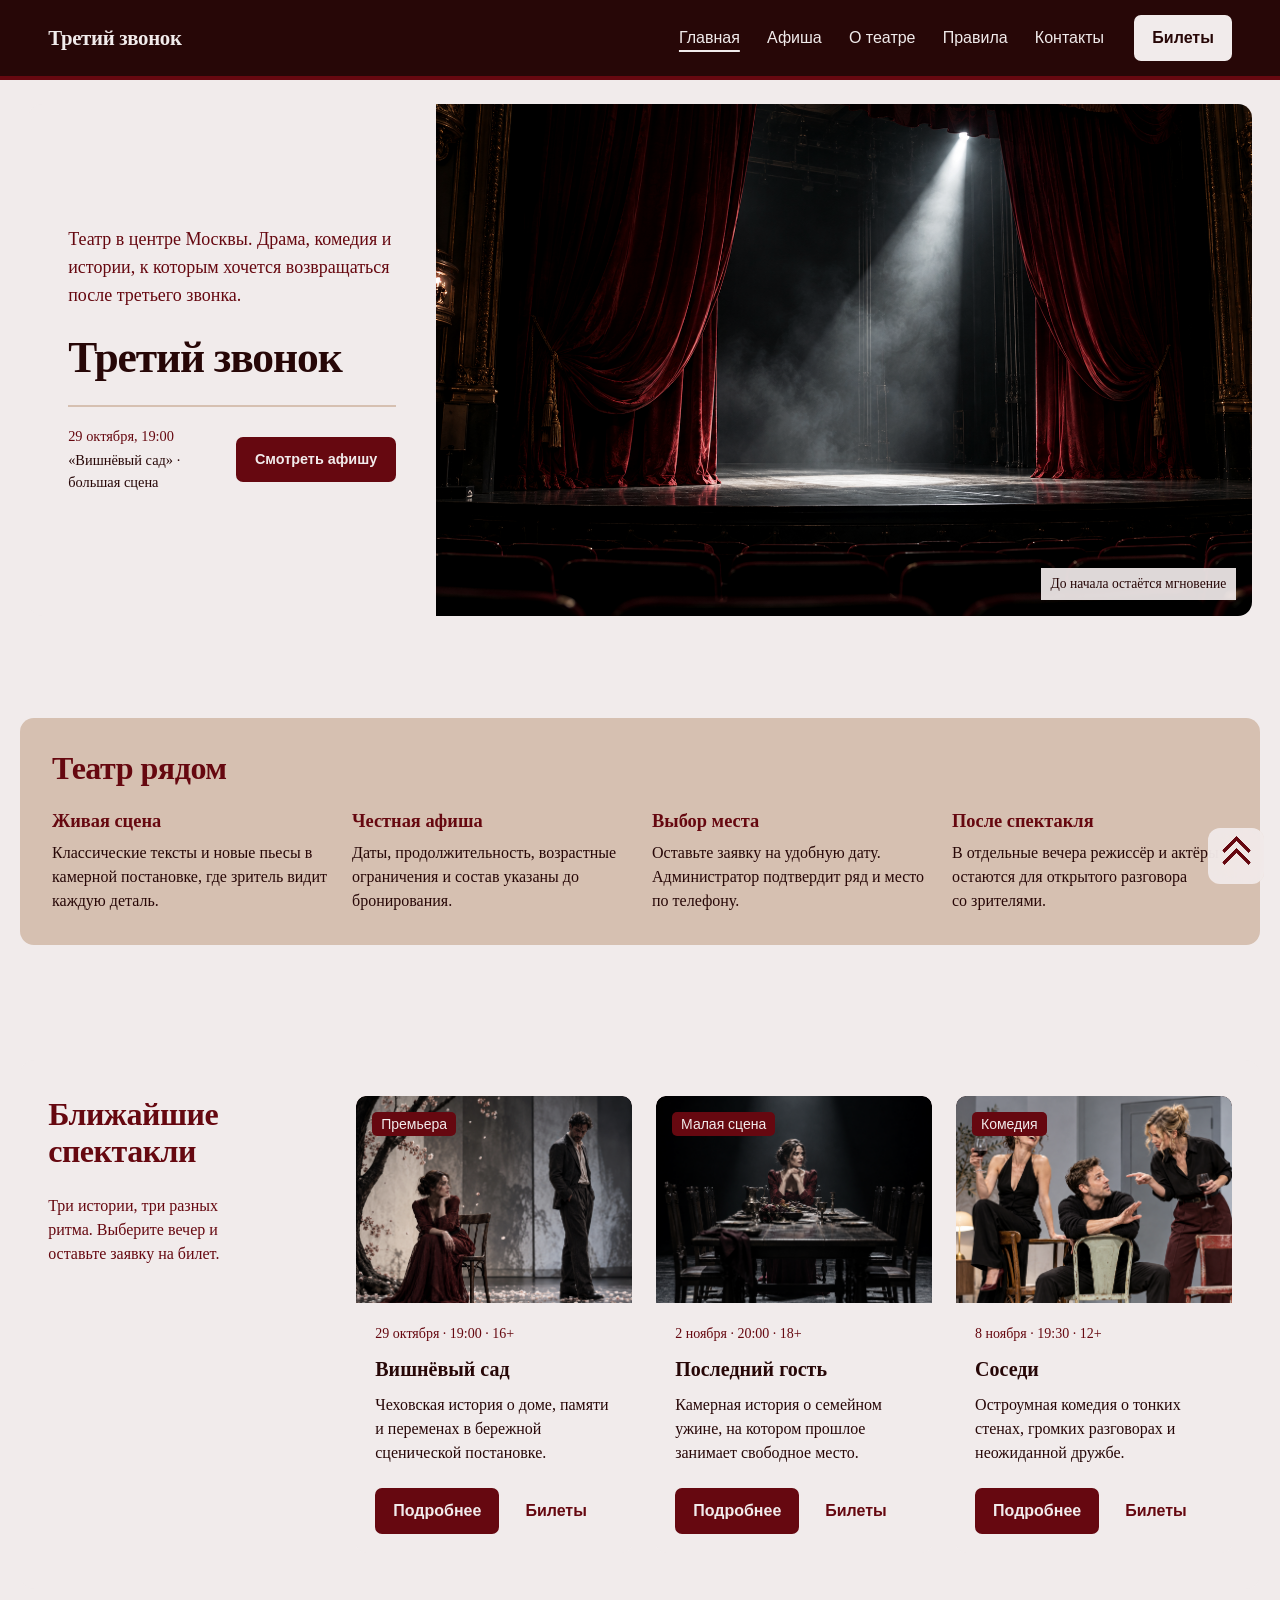
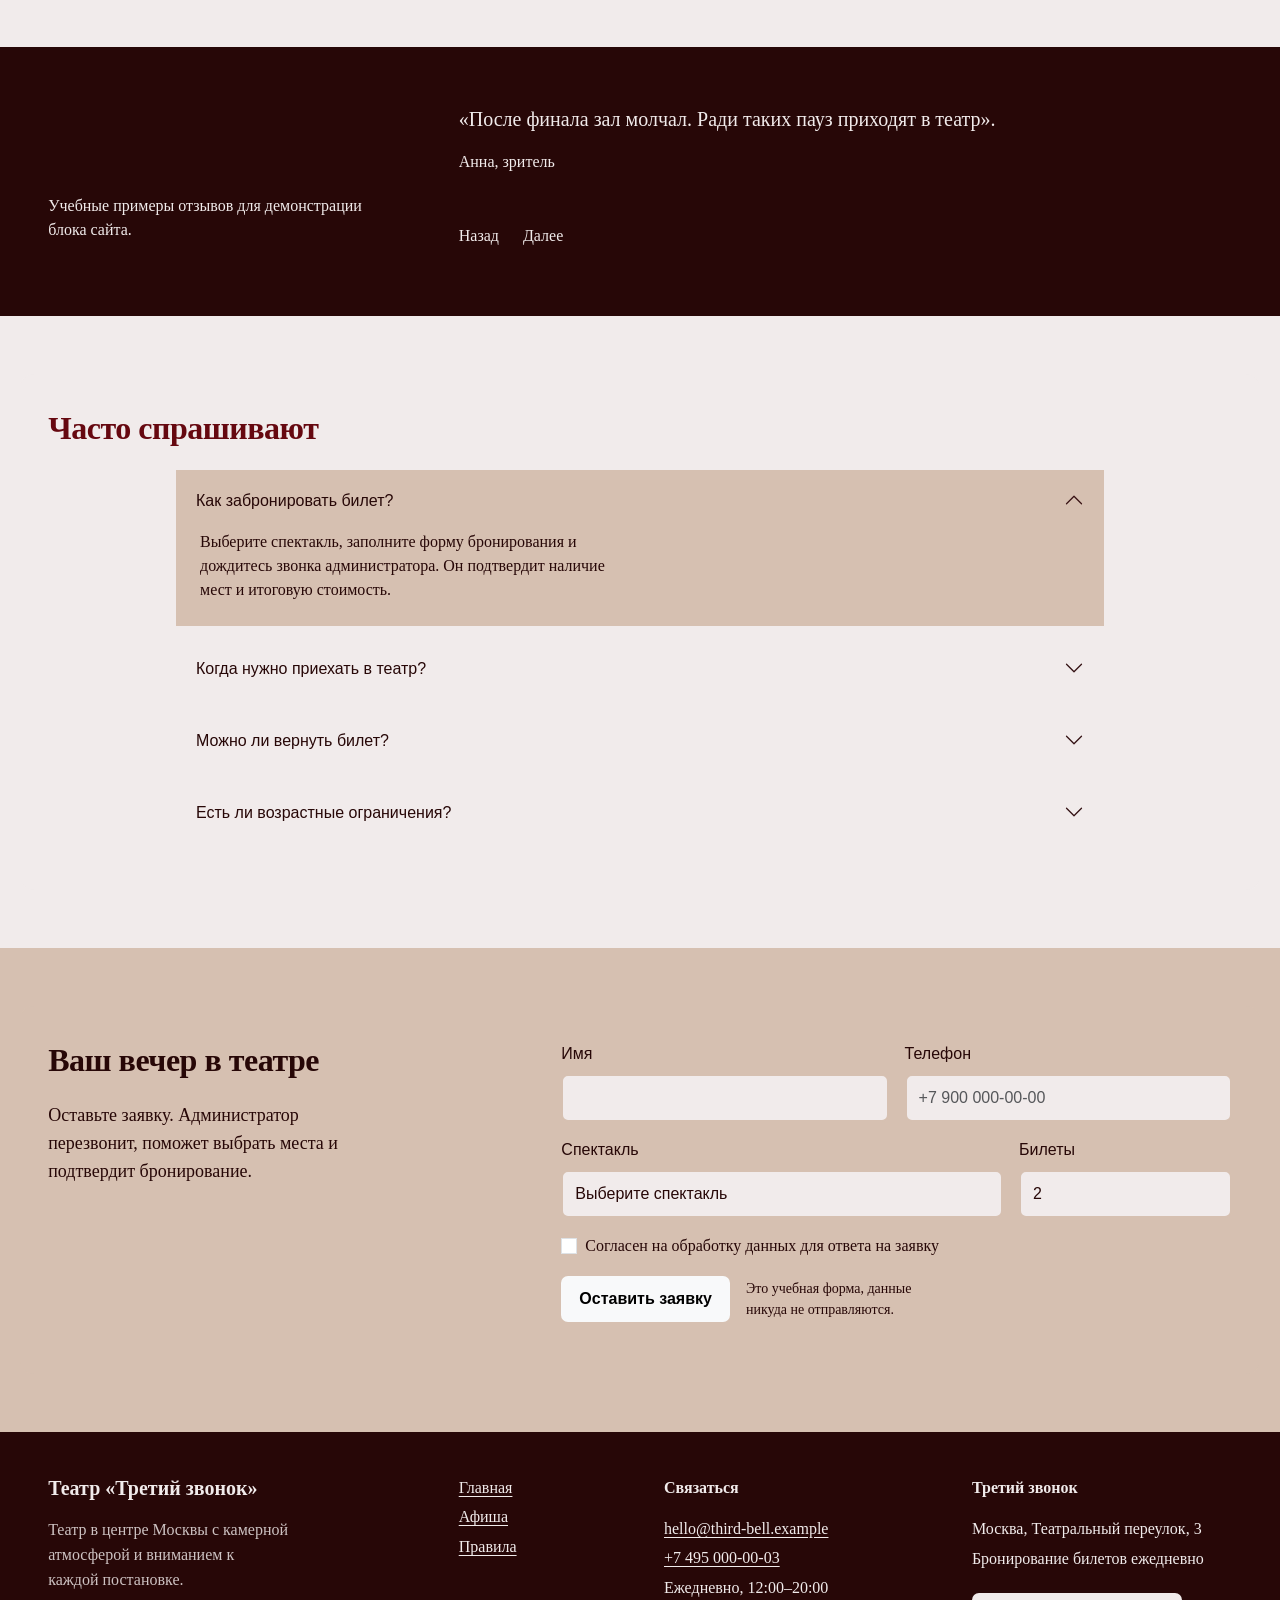
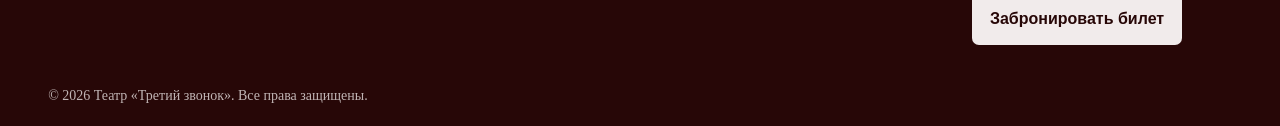
==== commit 89c94d9a: "feat: complete theatre website redesign" ====
--- a/index.html
+++ b/index.html
@@ -3,16 +3,13 @@
 <head>
   <meta charset="utf-8">
   <meta name="viewport" content="width=device-width, initial-scale=1">
-  <meta name="description" content="Третий звонок. Современный театр: афиша, спектакли, актёры и бронирование билетов.">
+  <meta name="description" content="Третий звонок. Театральная афиша, спектакли, актёры и бронирование билетов.">
   <title>Театр «Третий звонок»</title>
   <script>document.documentElement.classList.replace('no-js', 'js');</script>
-  <link rel="preconnect" href="https://api.fontshare.com">
-  <link rel="preconnect" href="https://cdn.fontshare.com" crossorigin>
-  <link href="https://api.fontshare.com/v2/css?f[]=switzer@400,500,600&display=swap" rel="stylesheet">
   <link rel="stylesheet" href="vendor/bootstrap/css/bootstrap.min.css">
-  <link rel="stylesheet" href="css/custom.css?v=3">
+  <link rel="stylesheet" href="css/custom.css?v=28">
 </head>
-<body>
+<body class="home-page">
   <a class="skip-link" href="#main-content">Перейти к содержанию</a>
 
   <header class="site-header">
@@ -26,8 +23,9 @@
           <ul class="navbar-nav ms-auto align-items-lg-center">
             <li class="nav-item"><a class="nav-link active" aria-current="page" href="index.html">Главная</a></li>
             <li class="nav-item"><a class="nav-link" href="catalog.html">Афиша</a></li>
-            <li class="nav-item"><a class="nav-link" href="about.html">Наша история</a></li>
-            <li class="nav-item ms-lg-3"><a class="btn btn-theatre btn-sm" href="order.html">Билеты</a></li>
+            <li class="nav-item"><a class="nav-link" href="about.html">О театре</a></li>
+            <li class="nav-item"><a class="nav-link" href="rules.html">Правила</a></li>
+            <li class="nav-item"><a class="nav-link" href="contacts.html">Контакты</a></li><li class="nav-item ms-lg-3"><a class="btn btn-theatre btn-sm" href="order.html">Билеты</a></li>
           </ul>
         </div>
       </div>
@@ -38,7 +36,7 @@
     <section class="hero container-fluid" id="home" aria-labelledby="hero-title">
       <div class="row g-0 min-vh-100">
         <div class="col-12 col-lg-7 hero__copy d-flex flex-column justify-content-between page-gutter">
-          <p class="hero__intro" data-rise style="--i: 0">Современный театр в центре Москвы. Драма, комедия и разговор со зрителем после третьего звонка.</p>
+          <p class="hero__intro" data-rise style="--i: 0">Театр в центре Москвы. Драма, комедия и истории, к которым хочется возвращаться после третьего звонка.</p>
           <h1 class="hero__title" id="hero-title" aria-label="Третий звонок">
             <span class="line"><span data-line style="--i: 1">Третий</span></span>
             <span class="line hero__title-second"><span data-line style="--i: 2">звонок</span></span>
@@ -100,7 +98,7 @@
                   <div class="card-body d-flex flex-column">
                     <p class="performance-card__meta">29 октября · 19:00 · 16+</p>
                     <h3 class="card-title">Вишнёвый сад</h3>
-                    <p class="card-text">Чеховская история о доме, памяти и переменах в современной сценической форме.</p>
+                    <p class="card-text">Чеховская история о доме, памяти и переменах в бережной сценической постановке.</p>
                     <div class="mt-auto d-flex flex-wrap gap-2">
                       <button class="btn btn-theatre js-show-details" type="button" data-bs-toggle="modal" data-bs-target="#performanceModal" data-title="Вишнёвый сад" data-text="Драма по пьесе А. П. Чехова. Продолжительность: 2 часа 20 минут с антрактом. Большая сцена." data-date="29 октября, 19:00">Подробнее</button>
                       <a class="btn btn-link theatre-link" href="order.html?performance=Вишнёвый%20сад">Билеты</a>
@@ -138,7 +136,7 @@
                     <h3 class="card-title">Соседи</h3>
                     <p class="card-text">Остроумная комедия о тонких стенах, громких разговорах и неожиданной дружбе.</p>
                     <div class="mt-auto d-flex flex-wrap gap-2">
-                      <button class="btn btn-theatre js-show-details" type="button" data-bs-toggle="modal" data-bs-target="#performanceModal" data-title="Соседи" data-text="Современная комедия в двух действиях. Продолжительность: 1 час 50 минут с антрактом. Большая сцена." data-date="8 ноября, 19:30">Подробнее</button>
+                      <button class="btn btn-theatre js-show-details" type="button" data-bs-toggle="modal" data-bs-target="#performanceModal" data-title="Соседи" data-text="Комедия в двух действиях. Продолжительность: 1 час 50 минут с антрактом. Большая сцена." data-date="8 ноября, 19:30">Подробнее</button>
                       <a class="btn btn-link theatre-link" href="order.html?performance=Соседи">Билеты</a>
                     </div>
                   </div>
@@ -268,14 +266,25 @@
 
   <footer class="site-footer">
     <div class="container-fluid page-gutter">
-      <div class="row g-4 site-footer__top">
-        <div class="col-6 col-lg-3"><strong>Адрес</strong><span>Москва, Театральный переулок, 3</span></div>
-        <div class="col-6 col-lg-3"><strong>Касса</strong><a href="tel:+74950000003">+7 495 000-00-03</a><span>Ежедневно, 12:00–20:00</span></div>
-        <div class="col-6 col-lg-3"><strong>Разделы</strong><a href="index.html">Главная</a><a href="catalog.html">Афиша</a><a href="about.html">Наша история</a><a href="order.html">Билеты</a></div>
-        <div class="col-6 col-lg-3"><strong>Почта</strong><a href="mailto:hello@third-bell.example">hello@third-bell.example</a></div>
-      </div>
-      <p class="site-footer__wordmark" aria-hidden="true">Третий звонок</p>
-      <div class="site-footer__legal"><span>Учебный проект</span><span>2026</span></div>
+      <div class="row gy-5 gx-lg-5 site-footer__top">
+        <div class="col-12 col-md-6 col-lg-4 site-footer__intro">
+          <a class="site-footer__brand" href="index.html">Театр «Третий звонок»</a>
+          <p>Театр в центре Москвы с камерной атмосферой и вниманием к каждой постановке.</p>
+        </div>
+        <nav class="col-6 col-md-3 col-lg-2 site-footer__nav" aria-label="Навигация в подвале">
+          <a href="index.html">Главная</a><a href="catalog.html">Афиша</a><a href="rules.html">Правила</a>
+        </nav>
+        <div class="col-12 col-md-6 col-lg-3">
+          <strong>Связаться</strong>
+          <a href="mailto:hello@third-bell.example">hello@third-bell.example</a><a href="tel:+74950000003">+7 495 000-00-03</a><span>Ежедневно, 12:00–20:00</span>
+        </div>
+        <div class="col-12 col-md-6 col-lg-3 site-footer__visit">
+          <strong>Третий звонок</strong>
+          <span>Москва, Театральный переулок, 3</span><span>Бронирование билетов ежедневно</span>
+          <a class="btn btn-footer" href="order.html">Забронировать билет</a>
+        </div>
+      </div>
+      <div class="site-footer__legal"><span>© 2026 Театр «Третий звонок». Все права защищены.</span></div>
     </div>
   </footer>
 
@@ -299,6 +308,6 @@
   </div>
 
   <script src="vendor/bootstrap/js/bootstrap.bundle.min.js"></script>
-  <script src="js/main.js?v=3"></script>
+  <script src="js/main.js?v=6"></script>
 </body>
 </html>
--- a/css/custom.css
+++ b/css/custom.css
@@ -1,17 +1,17 @@
 :root {
-  --bg: #e2e2e2;
-  --surface: #d3d3d3;
-  --surface-light: #eeeeec;
-  --ink: #730e16;
-  --muted: #5f3539;
-  --accent: #730e16;
-  --accent-strong: #57090f;
-  --accent-ink: #f0efeb;
-  --dark: #161315;
-  --step-small: clamp(0.8125rem, 0.79rem + 0.1vw, 0.875rem);
-  --step-body: clamp(1.0625rem, 1rem + 0.25vw, 1.1875rem);
-  --step-lead: clamp(1.25rem, 1.1rem + 0.7vw, 1.625rem);
-  --step-head: clamp(2rem, 1.3rem + 3.2vw, 4rem);
+  --bg: #f1ebeb;
+  --surface: #d6c0b1;
+  --surface-light: #f1ebeb;
+  --ink: #270707;
+  --muted: #660810;
+  --accent: #660810;
+  --accent-strong: #270707;
+  --accent-ink: #f1ebeb;
+  --dark: #270707;
+  --step-small: 0.875rem;
+  --step-body: 1rem;
+  --step-lead: clamp(1.1rem, 1.05rem + 0.3vw, 1.25rem);
+  --step-head: clamp(1.75rem, 1.6rem + 0.55vw, 2rem);
   --ease-out: cubic-bezier(.16, 1, .3, 1);
   --ease-soft: cubic-bezier(.22, 1, .36, 1);
   --page-gutter: clamp(1.5rem, 2.2vw, 2rem);
@@ -27,7 +27,7 @@
   overflow-x: hidden;
   background: var(--bg);
   color: var(--ink);
-  font-family: "Switzer", "Helvetica Neue", Arial, sans-serif;
+  font-family: Georgia, "Times New Roman", serif;
   font-size: var(--step-body);
   line-height: 1.5;
   font-kerning: normal;
@@ -51,7 +51,7 @@
 input:focus-visible,
 select:focus-visible,
 summary:focus-visible {
-  outline: 3px solid #111;
+  outline: 3px solid #270707;
   outline-offset: 4px;
 }
 
@@ -64,16 +64,19 @@
 }
 
 h2 {
-  max-width: 16ch;
-  margin-bottom: clamp(2.5rem, 6vw, 5rem);
+  max-width: 24ch;
+  margin-bottom: 2rem;
   font-size: var(--step-head);
   font-weight: 600;
-  line-height: .96;
-  letter-spacing: -.04em;
+  line-height: 1.15;
+  color: var(--accent);
+  letter-spacing: -.015em;
   text-wrap: balance;
 }
 
 h3 {
+  color: var(--accent);
+  font-family: Georgia, "Times New Roman", serif;
   text-wrap: balance;
 }
 
@@ -87,7 +90,7 @@
 }
 
 .section-space {
-  padding-block: clamp(6rem, 12vw, 11rem);
+  padding-block: clamp(3.75rem, 6vw, 5.5rem);
 }
 
 .skip-link {
@@ -98,7 +101,7 @@
   padding: .75rem 1rem;
   transform: translateY(-160%);
   background: var(--dark);
-  color: #fff;
+  color: #f1ebeb;
 }
 
 .skip-link:focus {
@@ -115,7 +118,7 @@
   display: inline-flex;
   align-items: center;
   justify-content: center;
-  background: var(--dark);
+  background: var(--accent-strong);
   color: var(--accent-ink);
   font-size: var(--step-small);
   font-weight: 600;
@@ -126,8 +129,8 @@
 
 .back-to-top:hover,
 .back-to-top:focus-visible {
-  background: var(--accent-strong);
-  color: #fff;
+  background: var(--dark);
+  color: #f1ebeb;
   transform: translateY(-3px);
 }
 
@@ -142,13 +145,13 @@
 }
 
 .navbar {
-  min-height: 5rem;
+  min-height: 5.25rem;
   background: var(--bg);
 }
 
 .navbar-brand {
-  color: var(--ink);
-  font-size: 1.05rem;
+  color: var(--accent);
+  font-size: 1rem;
   font-weight: 600;
   letter-spacing: -.03em;
 }
@@ -161,16 +164,18 @@
 }
 
 .navbar-nav {
-  gap: .75rem;
+  gap: .35rem;
 }
 
 .nav-link {
   color: var(--ink);
   font-size: 1rem;
+  font-weight: 500;
+  padding-inline: .7rem !important;
 }
 
 .nav-link.active {
-  color: var(--ink);
+  color: var(--accent);
   text-decoration: underline;
   text-decoration-thickness: .12em;
   text-underline-offset: .35em;
@@ -190,10 +195,15 @@
   min-height: 44px;
   border-radius: 0;
   font-weight: 500;
+  padding: .7rem 1.1rem;
 }
 
 .btn:active {
   transform: scale(.97);
+}
+
+.btn-lg {
+  font-size: 1rem;
 }
 
 .btn-theatre {
@@ -206,7 +216,7 @@
 .btn-theatre:focus {
   border-color: var(--accent-strong);
   background: var(--accent-strong);
-  color: #fff;
+  color: #f1ebeb;
 }
 
 .btn-theatre.is-current {
@@ -244,7 +254,7 @@
 }
 
 .theatre-link {
-  color: var(--ink);
+  color: var(--accent);
   text-decoration: underline;
   text-decoration-color: transparent;
   text-underline-offset: .2em;
@@ -253,7 +263,7 @@
 
 .theatre-link:hover,
 .theatre-link:focus {
-  color: var(--ink);
+  color: var(--accent-strong);
   text-decoration-color: currentColor;
 }
 
@@ -272,17 +282,21 @@
 .hero__intro {
   width: min(32ch, 100%);
   margin-left: 16.666%;
-  font-size: var(--step-body);
+  font-family: Georgia, "Times New Roman", serif;
+  font-size: var(--step-lead);
+  font-weight: 500;
+  line-height: 1.35;
 }
 
 .hero__title {
   width: 100%;
   margin: auto 0;
-  color: var(--ink);
-  font-size: clamp(4.4rem, 10vw, 10rem);
+  color: var(--accent);
+  font-size: clamp(4rem, 8.5vw, 8.5rem);
   font-weight: 600;
-  line-height: .76;
-  letter-spacing: -.07em;
+  white-space: nowrap;
+  line-height: .82;
+  letter-spacing: -.04em;
   white-space: nowrap;
 }
 
@@ -315,7 +329,8 @@
 }
 
 .hero__date {
-  color: var(--muted);
+  color: var(--accent);
+  font-weight: 500;
   font-variant-numeric: tabular-nums;
 }
 
@@ -358,7 +373,7 @@
 
 .advantages__grid p {
   margin-bottom: 0;
-  color: var(--muted);
+  color: var(--ink);
   font-size: 1rem;
 }
 
@@ -374,8 +389,9 @@
 .performance-card {
   border: 0;
   border-radius: 0;
-  background: var(--surface);
+  background: var(--surface-light);
   color: var(--ink);
+  transition: transform 280ms var(--ease-out), background-color 180ms ease;
 }
 
 .performance-card__media {
@@ -407,7 +423,7 @@
 }
 
 .media-focus--neighbours {
-  object-position: 50% 42%;
+  object-position: 50% 18%;
 }
 
 .performance-card__badge {
@@ -422,13 +438,14 @@
 }
 
 .performance-card .card-body {
-  padding: 1.5rem;
+  padding: 1.75rem;
 }
 
 .performance-card__meta {
   margin-bottom: 2rem;
-  color: var(--muted);
+  color: var(--accent);
   font-size: var(--step-small);
+  font-weight: 500;
   font-variant-numeric: tabular-nums;
 }
 
@@ -441,6 +458,7 @@
 
 .performance-card .card-text {
   margin-bottom: 2rem;
+  color: var(--ink);
   font-size: 1rem;
 }
 
@@ -454,15 +472,17 @@
 
 .reviews h2 {
   margin-bottom: 1.5rem;
+  color: var(--accent-ink);
 }
 
 .reviews blockquote {
   max-width: 22ch;
   margin-bottom: 2.5rem;
-  font-size: clamp(1.5rem, 2.5vw, 2.25rem);
+  font-family: Georgia, "Times New Roman", serif;
+  font-size: clamp(1.45rem, 2.2vw, 2rem);
   font-weight: 500;
   line-height: 1.04;
-  letter-spacing: -.045em;
+  letter-spacing: -.02em;
   text-wrap: balance;
 }
 
@@ -540,14 +560,22 @@
   color: var(--accent-ink);
 }
 
+.booking h2,
+.booking .form-label {
+  color: var(--accent-ink);
+}
+
 .booking__lead {
   max-width: 35ch;
+  font-family: Georgia, "Times New Roman", serif;
   font-size: var(--step-lead);
+  font-weight: 500;
+  line-height: 1.35;
 }
 
 .form-control,
 .form-select {
-  min-height: 3.5rem;
+  min-height: 3.25rem;
   border: 0;
   border-radius: 0;
   background-color: var(--surface-light);
@@ -557,9 +585,14 @@
 .form-control:focus,
 .form-select:focus {
   border-color: var(--dark);
-  background: #fff;
-  outline: 3px solid #fff;
+  background: #f1ebeb;
+  outline: 3px solid var(--accent);
   outline-offset: 3px;
+}
+
+.booking .form-control:focus,
+.booking .form-select:focus {
+  outline-color: var(--accent-ink);
 }
 
 .form-check-input {
@@ -581,16 +614,17 @@
 }
 
 .site-footer {
-  min-height: 78svh;
-  padding-block: 4rem 1.25rem;
-  display: flex;
-  background: var(--dark);
+  padding-block: clamp(3.75rem, 7vw, 6.5rem) 1.5rem;
+  background: var(--accent-strong);
   color: var(--accent-ink);
 }
 
 .site-footer > .container-fluid {
-  display: grid;
-  grid-template-rows: auto 1fr auto;
+  width: 100%;
+}
+
+.site-footer__top {
+  align-items: start;
 }
 
 .site-footer__top strong,
@@ -598,35 +632,70 @@
 .site-footer__top a {
   display: block;
   color: inherit;
-  font-size: var(--step-small);
+  font-size: 1rem;
+  line-height: 1.55;
 }
 
 .site-footer__top strong {
-  margin-bottom: .75rem;
+  margin-bottom: 1rem;
   font-size: 1rem;
-  font-weight: 500;
+  font-weight: 600;
 }
 
 .site-footer__top a {
   width: fit-content;
+  margin-bottom: .3rem;
   text-underline-offset: .2em;
-}
-
-.site-footer__wordmark {
-  align-self: end;
-  width: 100%;
-  margin-bottom: 1rem;
-  overflow: hidden;
-  font-size: clamp(3.25rem, 10vw, 10rem);
+  transition: color 180ms ease, transform 180ms var(--ease-out);
+}
+
+.site-footer__top a:not(.btn):hover {
+  color: #f1ebeb;
+  transform: translateX(.18rem);
+}
+
+.site-footer__intro .site-footer__brand {
+  margin: 0;
+  font-family: Georgia, "Times New Roman", serif;
+  font-size: clamp(1.75rem, 2.5vw, 2.5rem);
   font-weight: 600;
-  line-height: .8;
-  letter-spacing: -.07em;
-  white-space: nowrap;
+  line-height: 1;
+  letter-spacing: -.025em;
+  text-decoration: none;
+}
+
+.site-footer__intro p {
+  max-width: 34ch;
+  margin: 1.15rem 0 0;
+  color: rgba(241, 235, 235, .82);
+  font-size: 1rem;
+  line-height: 1.55;
+}
+
+.site-footer__visit span + span {
+  margin-top: .35rem;
+}
+
+.site-footer .btn-footer {
+  min-height: 2.85rem;
+  margin-top: 1.35rem;
+  padding: .7rem 1rem;
+  background: var(--accent-ink);
+  color: var(--accent-strong);
+  font-weight: 600;
+  text-decoration: none;
+}
+
+.site-footer .btn-footer:hover,
+.site-footer .btn-footer:focus-visible {
+  background: #f1ebeb;
+  color: var(--accent-strong);
+  transform: translateY(-.12rem);
 }
 
 .site-footer__legal {
-  display: flex;
-  justify-content: space-between;
+  margin-top: clamp(4rem, 8vw, 7rem);
+  color: rgba(241, 235, 235, .76);
   font-size: var(--step-small);
 }
 
@@ -652,13 +721,6 @@
   font-variant-numeric: tabular-nums;
 }
 
-.catalog-message {
-  border: 0;
-  border-radius: 0;
-  background: var(--surface);
-  color: var(--ink);
-}
-
 .product-visual {
   border: 0;
   border-radius: 0;
@@ -735,6 +797,10 @@
   color: var(--accent-ink);
 }
 
+.order-card .card-header h2 {
+  color: var(--accent-ink);
+}
+
 .order-card .card-body {
   padding: clamp(1.5rem, 4vw, 3rem);
 }
@@ -754,10 +820,10 @@
 .order-intro__title {
   margin-bottom: 1.5rem;
   color: var(--accent);
-  font-size: clamp(4.5rem, 8vw, 8rem);
+  font-size: clamp(3.75rem, 7vw, 6.5rem);
   font-weight: 600;
-  line-height: .8;
-  letter-spacing: -.07em;
+  line-height: .86;
+  letter-spacing: -.04em;
 }
 
 .order-intro__lead {
@@ -773,34 +839,24 @@
   background: var(--dark);
 }
 
-.order-intro__main img,
-.order-intro__strip img {
+.order-intro__main img {
   width: 100%;
   height: 100%;
   object-fit: cover;
   filter: saturate(.72) contrast(1.05);
 }
 
-.order-intro__strip {
-  display: grid;
-  grid-template-columns: repeat(3, 1fr);
-  gap: 1rem;
-}
-
-.order-intro__strip img {
-  height: clamp(8rem, 10vw, 10rem);
-  overflow: hidden;
-}
-
 .input-group-text {
   border: 0;
   border-radius: 0;
   background: var(--dark);
-  color: #fff;
+  color: #f1ebeb;
 }
 
 .inner-page .site-header {
-  position: relative;
+  position: sticky;
+  top: 0;
+  background: var(--bg);
 }
 
 .inner-page main {
@@ -825,17 +881,21 @@
 .page-hero__title {
   max-width: 8ch;
   margin: 0;
-  font-size: clamp(4.25rem, 10vw, 9rem);
+  font-size: clamp(3.75rem, 8.5vw, 7.5rem);
   font-weight: 600;
-  line-height: .82;
-  letter-spacing: -.07em;
+  color: var(--accent);
+  line-height: .86;
+  letter-spacing: -.04em;
   text-wrap: balance;
 }
 
 .page-hero__lead {
   max-width: 35ch;
   margin: 0 0 0 16.666%;
+  font-family: Georgia, "Times New Roman", serif;
   font-size: var(--step-lead);
+  font-weight: 500;
+  line-height: 1.35;
 }
 
 .page-hero__media {
@@ -888,9 +948,17 @@
   color: var(--accent-ink);
 }
 
+.content-section--red h2,
+.content-section--red h3 {
+  color: var(--accent-ink);
+}
+
 .prose-lead {
   max-width: 34ch;
+  font-family: Georgia, "Times New Roman", serif;
   font-size: var(--step-lead);
+  font-weight: 500;
+  line-height: 1.35;
 }
 
 .theatre-facts {
@@ -907,6 +975,87 @@
 
 .theatre-facts p {
   color: var(--muted);
+}
+
+.rules-essentials h2 {
+  margin-bottom: clamp(3rem, 7vw, 6rem);
+}
+
+.rules-essentials__grid h3 {
+  margin-bottom: 1rem;
+  font-size: var(--step-lead);
+}
+
+.rules-essentials__grid p {
+  margin-bottom: 0;
+  color: var(--accent-ink);
+}
+
+.rules-guide__intro {
+  position: sticky;
+  top: 8rem;
+}
+
+.rules-guide__intro h2 {
+  margin-bottom: 2rem;
+}
+
+.rules-list {
+  display: grid;
+  gap: 1rem;
+}
+
+.rules-list article {
+  padding: clamp(1.5rem, 3vw, 2.5rem);
+  background: var(--bg);
+}
+
+.rules-list h3 {
+  margin-bottom: 1.5rem;
+  font-family: Georgia, "Times New Roman", serif;
+  font-size: var(--step-lead);
+  font-weight: 600;
+  letter-spacing: -.015em;
+}
+
+.rules-list ul {
+  max-width: 62ch;
+  margin: 0;
+  padding-left: 1.25rem;
+}
+
+.rules-list li + li {
+  margin-top: .75rem;
+}
+
+.rules-list article:nth-child(even) {
+  background: var(--surface);
+}
+
+.rules-gallery {
+  background: var(--bg);
+}
+
+.rules-contact {
+  min-height: 52svh;
+  display: flex;
+  align-items: center;
+  background: var(--dark);
+  color: var(--accent-ink);
+}
+
+.rules-contact h2 {
+  margin-bottom: 1.5rem;
+  color: var(--accent-ink);
+}
+
+.rules-contact p {
+  margin-bottom: 0;
+  color: var(--accent-ink);
+  font-family: Georgia, "Times New Roman", serif;
+  font-size: var(--step-lead);
+  font-weight: 500;
+  line-height: 1.35;
 }
 
 .review-list {
@@ -984,6 +1133,10 @@
 }
 
 @media (hover: hover) and (pointer: fine) {
+  .performance-card:hover {
+    transform: translateY(-4px);
+  }
+
   .performance-card:hover img {
     transform: scale(1.025);
     filter: saturate(.88) contrast(1.04);
@@ -1059,6 +1212,22 @@
     padding-block: 1rem;
   }
 
+  .navbar-nav {
+    gap: .25rem;
+  }
+
+  .navbar-nav .nav-link {
+    min-height: 44px;
+    display: flex;
+    align-items: center;
+    padding-inline: 0 !important;
+  }
+
+  .navbar-nav .btn {
+    width: 100%;
+    margin-top: .5rem;
+  }
+
   .hero__copy {
     min-height: 68svh;
     padding-top: 3rem;
@@ -1109,6 +1278,10 @@
     height: 18rem;
   }
 
+  .rules-guide__intro {
+    position: static;
+  }
+
   .history-gallery {
     grid-template-columns: 1.4fr 1fr;
   }
@@ -1139,8 +1312,8 @@
   }
 
   .hero__title {
-    font-size: clamp(4rem, 19vw, 5.4rem);
-    line-height: .8;
+    font-size: clamp(3.5rem, 16vw, 4.8rem);
+    line-height: .84;
   }
 
   .hero__bottom {
@@ -1181,16 +1354,29 @@
   }
 
   .site-footer {
-    min-height: 88svh;
-  }
-
-  .site-footer__wordmark {
-    font-size: clamp(3.1rem, 15vw, 4.6rem);
-    white-space: normal;
+    padding-block: 3.5rem 1.25rem;
+  }
+
+  .site-footer__top strong,
+  .site-footer__top span,
+  .site-footer__top a,
+  .site-footer__intro p {
+    font-size: .95rem;
+  }
+
+  .site-footer__intro .site-footer__brand {
+    font-size: 2rem;
+  }
+
+  .site-footer__legal {
+    margin-top: 4rem;
+    max-width: 28ch;
+    padding-right: 3.5rem;
+    line-height: 1.5;
   }
 
   .page-hero__title {
-    font-size: clamp(4rem, 19vw, 5.4rem);
+    font-size: clamp(3.5rem, 15vw, 4.6rem);
   }
 
   .review-list article:nth-child(even) {
@@ -1244,3 +1430,2187 @@
     transition-duration: .01ms !important;
   }
 }
+
+/* Спокойное классическое оформление */
+.container,
+.container-fluid.page-gutter {
+  max-width: 1180px;
+  margin-inline: auto;
+}
+
+h1,
+h2,
+h3,
+h4,
+h5,
+h6,
+.navbar-brand,
+.site-footer__brand {
+  font-family: Georgia, "Times New Roman", serif;
+}
+
+.navbar,
+.nav-link,
+.btn,
+.badge,
+.form-label,
+.form-control,
+.form-select,
+.accordion-button,
+.back-to-top {
+  font-family: Arial, Helvetica, sans-serif;
+}
+
+.site-header,
+.inner-page .site-header {
+  position: sticky;
+  top: 0;
+  background: var(--surface-light);
+}
+
+.navbar {
+  min-height: 4.5rem;
+  background: var(--surface-light);
+}
+
+.navbar-brand {
+  color: var(--accent-strong);
+  font-size: 1.25rem;
+  font-weight: 700;
+  letter-spacing: 0;
+}
+
+.navbar-nav {
+  gap: .1rem;
+}
+
+.nav-link {
+  font-size: 1rem;
+  font-weight: 400;
+  padding-inline: .8rem !important;
+}
+
+.nav-link.active {
+  text-decoration-thickness: 2px;
+  text-underline-offset: .45rem;
+}
+
+.btn {
+  min-height: 42px;
+  border-width: 2px;
+  padding: .58rem 1rem;
+  font-size: 1rem;
+  font-weight: 600;
+}
+
+.back-to-top {
+  min-height: 42px;
+  padding: .6rem .85rem;
+  background: var(--accent-strong);
+}
+
+.hero {
+  min-height: auto;
+  padding: 2.5rem var(--page-gutter) 4.5rem;
+  background: var(--bg);
+}
+
+.hero > .row {
+  max-width: 1280px;
+  min-height: auto !important;
+  margin-inline: auto;
+  display: grid;
+  grid-template-columns: 5fr 7fr;
+  background: var(--surface-light);
+}
+
+.hero > .row > .hero__copy,
+.hero > .row > .hero__visual {
+  width: 100%;
+}
+
+.hero__copy {
+  min-height: 38rem;
+  padding: 3.5rem;
+  justify-content: center !important;
+  gap: 2.25rem;
+}
+
+.hero__intro {
+  width: min(34rem, 100%);
+  margin: 0;
+  color: var(--muted);
+  font-family: Georgia, "Times New Roman", serif;
+  font-size: 1.125rem;
+  font-weight: 400;
+  line-height: 1.55;
+}
+
+.hero__title {
+  width: auto;
+  margin: 0;
+  color: var(--accent-strong);
+  font-family: Georgia, "Times New Roman", serif;
+  font-size: clamp(2.5rem, 3.4vw, 3rem);
+  font-weight: 700;
+  line-height: 1.08;
+  letter-spacing: -.025em;
+  white-space: normal;
+}
+
+.hero__title .line {
+  display: inline;
+  overflow: visible;
+  margin: 0;
+  padding: 0;
+}
+
+.hero__title .line + .line::before {
+  content: " ";
+}
+
+.hero__title [data-line] {
+  display: inline;
+}
+
+.hero__title-second {
+  text-align: left;
+}
+
+.hero__bottom {
+  align-items: center;
+  padding-top: 1.5rem;
+  border-top: 2px solid var(--surface);
+}
+
+.hero__bottom > div {
+  font-size: .9rem;
+}
+
+.hero__visual,
+.hero__image {
+  min-height: 38rem;
+  height: 38rem;
+}
+
+.hero__image,
+.page-hero__media img,
+.performance-card img,
+.history-gallery img,
+.booking-gallery img,
+.order-intro__main img,
+.product-gallery img,
+.product-visual img {
+  filter: saturate(.82) contrast(1.02);
+}
+
+.hero__image-caption {
+  right: 1rem;
+  bottom: 1rem;
+  background: rgba(241, 235, 235, .92);
+  font-size: .85rem;
+}
+
+.advantages,
+.faq,
+.content-section--light {
+  background: var(--surface-light);
+}
+
+.advantages__grid h3 {
+  margin-bottom: .75rem;
+  font-size: 1.15rem;
+}
+
+.afisha__intro p,
+.theatre-facts p,
+.product-detail .lead {
+  color: var(--muted);
+}
+
+.performance-card {
+  background: #f1ebeb;
+  transition: background-color 180ms ease;
+}
+
+.performance-card__media {
+  aspect-ratio: 4 / 3;
+}
+
+.performance-card .card-body {
+  padding: 1.4rem;
+}
+
+.performance-card__meta {
+  margin-bottom: .85rem;
+  font-size: .875rem;
+}
+
+.performance-card .card-title {
+  margin-bottom: .75rem;
+  font-family: Georgia, "Times New Roman", serif;
+  font-size: 1.25rem;
+  line-height: 1.2;
+  letter-spacing: 0;
+}
+
+.performance-card .card-text {
+  margin-bottom: 1.4rem;
+}
+
+.reviews {
+  min-height: auto;
+  background: var(--accent-strong);
+}
+
+.reviews blockquote {
+  max-width: 34rem;
+  margin-bottom: 1.5rem;
+  font-family: Georgia, "Times New Roman", serif;
+  font-size: 1.25rem;
+  font-weight: 400;
+  line-height: 1.5;
+  letter-spacing: 0;
+}
+
+.reviews__controls {
+  margin-top: 1.5rem;
+}
+
+.faq h2 {
+  max-width: none;
+}
+
+.faq__list {
+  width: min(100%, 52rem);
+  margin-inline: auto;
+}
+
+.accordion-item {
+  margin-bottom: .75rem;
+  background: var(--bg);
+}
+
+.accordion-button {
+  min-height: 3.75rem;
+  padding: 1rem 1.25rem;
+  font-size: 1rem;
+}
+
+.accordion-button:not(.collapsed),
+.accordion-collapse.show {
+  background: var(--surface);
+}
+
+.booking {
+  background: var(--surface);
+  color: var(--ink);
+}
+
+.booking h2,
+.booking .form-label {
+  color: var(--accent-strong);
+}
+
+.booking__lead,
+.prose-lead,
+.page-hero__lead,
+.rules-contact p {
+  font-family: Georgia, "Times New Roman", serif;
+  font-size: 1.125rem;
+  font-weight: 400;
+  line-height: 1.55;
+}
+
+.booking .invalid-feedback {
+  color: var(--accent-strong);
+}
+
+.form-control,
+.form-select {
+  min-height: 3rem;
+  border: 2px solid #d6c0b1;
+  background: #f1ebeb;
+}
+
+.booking .form-control:focus,
+.booking .form-select:focus {
+  outline-color: var(--accent);
+}
+
+.site-footer,
+.inner-page .site-footer {
+  min-height: auto;
+  padding-block: 3.5rem 1.5rem;
+  background: var(--accent-strong);
+}
+
+.site-footer__intro .site-footer__brand {
+  font-family: Georgia, "Times New Roman", serif;
+  font-size: 1.25rem;
+  line-height: 1.2;
+  letter-spacing: 0;
+}
+
+.site-footer__top strong,
+.site-footer__top span,
+.site-footer__top a,
+.site-footer__intro p {
+  font-size: 1rem;
+}
+
+.site-footer__legal {
+  margin-top: 3rem;
+}
+
+.page-hero {
+  min-height: auto;
+  max-width: 1180px;
+  margin: 2.5rem auto 4rem;
+  background: var(--surface-light);
+}
+
+.page-hero > .row {
+  display: grid;
+  grid-template-columns: 1fr 2fr;
+}
+
+.page-hero > .row > .page-hero__copy,
+.page-hero > .row > .page-hero__media {
+  width: 100%;
+}
+
+.page-hero__copy {
+  min-height: 34rem;
+  padding: 3.5rem;
+  justify-content: center;
+  gap: 1.5rem;
+}
+
+.page-hero__title {
+  order: 1;
+  max-width: none;
+  margin: 0;
+  font-size: clamp(2.1rem, 3vw, 2.5rem);
+  font-weight: 700;
+  line-height: 1.15;
+  letter-spacing: -.02em;
+}
+
+.page-hero__lead {
+  order: 2;
+  max-width: 38rem;
+  margin: 0;
+  color: var(--muted);
+}
+
+.page-hero__copy > .theatre-link {
+  order: 3;
+  width: fit-content;
+}
+
+.page-hero__media,
+.page-hero__media img {
+  min-height: 34rem;
+  height: 34rem;
+}
+
+.content-section {
+  padding-block: clamp(3.75rem, 6vw, 5.5rem);
+}
+
+.history-gallery {
+  max-width: 1180px;
+  margin-inline: auto;
+  grid-template-columns: 1.4fr 1fr 1fr;
+  padding-inline: var(--page-gutter);
+}
+
+.history-gallery figure {
+  height: 22rem;
+}
+
+.theatre-facts,
+.rules-list {
+  gap: 1rem;
+}
+
+.theatre-facts h2,
+.theatre-facts h3,
+.rules-essentials__grid h3,
+.rules-list h3 {
+  font-size: 1.25rem;
+  letter-spacing: 0;
+}
+
+.rules-guide__intro {
+  position: static;
+}
+
+.rules-list article {
+  padding: 1.5rem;
+}
+
+.rules-contact {
+  min-height: auto;
+  padding-block: 4.5rem;
+}
+
+.review-list {
+  gap: 2.5rem;
+}
+
+.review-list blockquote {
+  font-size: 1.25rem;
+  line-height: 1.5;
+  letter-spacing: 0;
+}
+
+.review-list article:nth-child(even) {
+  margin-left: 0;
+}
+
+.review-rating__value {
+  font-size: 1.35rem;
+}
+
+.booking-gallery figure {
+  min-height: 20rem;
+}
+
+.product-detail__title,
+.order-intro__title {
+  max-width: none;
+  margin-bottom: 1.25rem;
+  font-size: clamp(2.1rem, 3vw, 2.5rem);
+  line-height: 1.15;
+  letter-spacing: -.02em;
+}
+
+.product-visual img {
+  aspect-ratio: 4 / 3;
+  height: 28rem;
+}
+
+.product-gallery figure {
+  height: 20rem;
+}
+
+.order-card {
+  background: var(--surface);
+}
+
+.order-card .card-header {
+  padding: 1.35rem 1.5rem;
+  background: var(--accent-strong);
+}
+
+.order-card .card-body {
+  padding: 1.5rem;
+}
+
+.order-intro__lead {
+  margin-bottom: 1.5rem;
+  font-size: 1.05rem;
+}
+
+.order-intro {
+  flex: 0 0 100%;
+  width: 100%;
+  max-width: 100%;
+  display: grid;
+  grid-template-columns: 1fr 2fr;
+  grid-template-rows: auto 1fr;
+  column-gap: 2.5rem;
+  row-gap: 1.5rem;
+}
+
+.order-intro__title {
+  grid-column: 1;
+  grid-row: 1;
+}
+
+.order-intro__lead {
+  grid-column: 1;
+  grid-row: 2;
+}
+
+.order-intro__main {
+  grid-column: 2;
+  grid-row: 1 / span 2;
+  height: 36rem;
+  margin-bottom: 0;
+}
+
+.order-intro + .col-12.col-lg-7 {
+  flex: 0 0 auto;
+  width: min(100%, 58rem);
+  margin-inline: auto;
+}
+
+.modal-title {
+  font-size: 1.65rem;
+}
+
+@media (prefers-reduced-motion: no-preference) {
+  .js [data-rise] {
+    opacity: 0;
+    transform: translateY(6px);
+    animation: classic-rise 320ms ease-out forwards;
+    animation-delay: calc(var(--i) * 45ms + 40ms);
+  }
+
+  .js [data-reveal] {
+    opacity: 0;
+    transform: translateY(6px);
+    transition: opacity 320ms ease-out, transform 320ms ease-out;
+  }
+
+  .js [data-reveal].is-in {
+    opacity: 1;
+    transform: none;
+  }
+
+  .js .hero__title [data-line] {
+    transform: none;
+    animation: none;
+  }
+
+  @keyframes classic-rise {
+    to {
+      opacity: 1;
+      transform: none;
+    }
+  }
+}
+
+.hero__image,
+.page-hero__media img,
+.booking-gallery figure:first-child img,
+.order-intro__main img {
+  animation: none !important;
+}
+
+@media (hover: hover) and (pointer: fine) {
+  .performance-card:hover,
+  .performance-card:hover img,
+  .history-gallery figure:hover img {
+    transform: none;
+  }
+
+  .performance-card:hover {
+    background: var(--surface);
+  }
+}
+
+@media (max-width: 991.98px) {
+  .hero {
+    padding-top: 1.5rem;
+  }
+
+  .hero__copy {
+    min-height: auto;
+    padding: 3rem 2rem;
+  }
+
+  .hero > .row {
+    grid-template-columns: 1fr;
+  }
+
+  .hero__visual,
+  .hero__image {
+    min-height: 24rem;
+    height: 24rem;
+  }
+
+  .page-hero {
+    margin-top: 1.5rem;
+  }
+
+  .page-hero > .row {
+    grid-template-columns: 1fr;
+  }
+
+  .page-hero__copy {
+    min-height: auto;
+    padding: 3rem 2rem;
+  }
+
+  .page-hero__media,
+  .page-hero__media img {
+    min-height: 22rem;
+    height: 22rem;
+  }
+
+  .history-gallery {
+    grid-template-columns: 1fr 1fr;
+  }
+
+  .history-gallery figure,
+  .history-gallery figure:last-child {
+    height: 20rem;
+  }
+
+  .order-intro {
+    display: block;
+  }
+
+  .order-intro__main {
+    height: 24rem;
+    margin-bottom: 1rem;
+  }
+
+}
+
+@media (max-width: 575.98px) {
+  :root {
+    --page-gutter: 1rem;
+  }
+
+  .section-space,
+  .content-section {
+    padding-block: 3.25rem;
+  }
+
+  .hero {
+    padding: 1rem 1rem 3rem;
+  }
+
+  .hero__copy {
+    min-height: auto;
+    padding: 2.25rem 1.25rem;
+    gap: 1.5rem;
+  }
+
+  .hero__title {
+    font-size: 2.4rem;
+    line-height: 1.12;
+  }
+
+  .hero__bottom {
+    align-items: flex-start;
+  }
+
+  .hero__bottom .btn {
+    width: auto;
+  }
+
+  .hero__visual,
+  .hero__image {
+    min-height: 18rem;
+    height: 18rem;
+  }
+
+  .page-hero {
+    margin: 1rem 1rem 3rem;
+  }
+
+  .page-hero__copy {
+    padding: 2.25rem 1.25rem;
+  }
+
+  .page-hero__title,
+  .product-detail__title,
+  .order-intro__title {
+    font-size: 2.1rem;
+  }
+
+  .page-hero__media,
+  .page-hero__media img {
+    min-height: 18rem;
+    height: 18rem;
+  }
+
+  .performance-card__media {
+    aspect-ratio: 4 / 3;
+  }
+
+  .reviews blockquote,
+  .review-list blockquote {
+    font-size: 1.2rem;
+  }
+
+  .accordion-button:not(.collapsed),
+  .accordion-collapse.show {
+    margin-inline: 0;
+    padding-inline: 1.25rem;
+  }
+
+  .site-footer {
+    padding-block: 3rem 1.25rem;
+  }
+
+  .site-footer__intro .site-footer__brand {
+    font-size: 1.25rem;
+  }
+
+  .history-gallery {
+    grid-template-columns: 1fr;
+    padding-inline: 1rem;
+  }
+
+  .history-gallery figure,
+  .history-gallery figure:last-child {
+    height: 18rem;
+  }
+
+  .booking-gallery {
+    grid-template-columns: 1fr 1fr;
+  }
+
+  .booking-gallery figure {
+    min-height: 13rem;
+  }
+
+  .product-gallery figure {
+    height: 18rem;
+  }
+
+  .order-intro__main {
+    height: 19rem;
+  }
+
+}
+
+/* Единая система скруглений */
+.hero > .row,
+.page-hero {
+  border-radius: 14px;
+  overflow: hidden;
+}
+
+.performance-card,
+.order-card,
+.product-visual,
+.history-gallery figure,
+.booking-gallery figure,
+.rules-list article,
+.order-intro__main,
+.product-gallery figure {
+  border-radius: 10px;
+  overflow: hidden;
+}
+
+.performance-card__media {
+  border-radius: 10px 10px 0 0;
+}
+
+.btn,
+.back-to-top,
+.navbar-toggler,
+.dropdown-menu,
+.alert,
+.accordion-item,
+.form-control,
+.form-select,
+.input-group-text,
+.modal-content {
+  border-radius: 7px;
+}
+
+.performance-card__badge,
+.product-badge {
+  border-radius: 5px;
+}
+
+.input-group > .input-group-text:first-child {
+  border-radius: 7px 0 0 7px;
+}
+
+.input-group > .form-control:last-child {
+  border-radius: 0 7px 7px 0;
+}
+
+.accordion-button,
+.accordion-button:not(.collapsed),
+.accordion-collapse.show {
+  border-radius: 7px;
+}
+
+/* Более плотная композиция без увеличения текста */
+.container,
+.container-fluid.page-gutter {
+  max-width: 1240px;
+}
+
+h2 {
+  margin-bottom: 1.5rem;
+}
+
+.section-space,
+.content-section {
+  padding-block: clamp(3rem, 4.5vw, 4.25rem);
+}
+
+.hero {
+  padding: 1.5rem var(--page-gutter) 2.75rem;
+}
+
+.hero > .row {
+  grid-template-columns: 4fr 8fr;
+}
+
+.hero__copy {
+  min-height: 32rem;
+  padding: 2.5rem;
+  gap: 1.5rem;
+}
+
+.hero__visual,
+.hero__image {
+  min-height: 32rem;
+  height: 32rem;
+}
+
+.hero__bottom {
+  gap: 1rem;
+  padding-top: 1.15rem;
+}
+
+.hero__bottom .btn {
+  min-width: 10rem;
+  padding-inline: .75rem;
+  font-size: .9rem;
+}
+
+.advantages .container {
+  padding: 2rem;
+  border-radius: 14px;
+  background: var(--surface);
+}
+
+.advantages__grid h3 {
+  margin-bottom: .55rem;
+}
+
+.afisha > .container-fluid,
+.faq > .container-fluid,
+.booking > .container-fluid {
+  padding-block: 2.25rem;
+  border-radius: 14px;
+}
+
+.afisha > .container-fluid,
+.faq > .container-fluid {
+  background: var(--surface-light);
+}
+
+.booking > .container-fluid {
+  background: var(--surface);
+}
+
+.performance-card .card-body {
+  padding: 1.2rem;
+}
+
+.reviews blockquote {
+  margin-bottom: 1rem;
+}
+
+.faq__list {
+  width: min(100%, 58rem);
+}
+
+.page-hero {
+  margin: 1.5rem auto 2.75rem;
+}
+
+.page-hero > .row {
+  grid-template-columns: 1fr 3fr;
+}
+
+.page-hero__copy {
+  min-height: 31rem;
+  padding: 2.5rem;
+  gap: 1.15rem;
+}
+
+.page-hero__media,
+.page-hero__media img {
+  min-height: 31rem;
+  height: 31rem;
+}
+
+.history-gallery figure {
+  height: 19rem;
+}
+
+.theatre-facts {
+  gap: 1.25rem;
+}
+
+.rules-list {
+  gap: .75rem;
+}
+
+.review-list {
+  gap: 2rem;
+}
+
+.rules-contact {
+  padding-block: 3.5rem;
+}
+
+.booking-gallery figure {
+  min-height: 17rem;
+}
+
+.order-intro {
+  grid-template-columns: 1fr 3fr;
+  column-gap: 2rem;
+}
+
+.order-intro__main {
+  height: 31rem;
+}
+
+.site-footer,
+.inner-page .site-footer {
+  padding-block: 2.75rem 1.25rem;
+}
+
+.site-footer__legal {
+  margin-top: 2.25rem;
+}
+
+@media (max-width: 991.98px) {
+  .hero > .row,
+  .page-hero > .row {
+    grid-template-columns: 1fr;
+  }
+
+  .hero__copy,
+  .page-hero__copy {
+    min-height: auto;
+    padding: 2.5rem 2rem;
+  }
+
+  .hero__visual,
+  .hero__image,
+  .page-hero__media,
+  .page-hero__media img {
+    min-height: 22rem;
+    height: 22rem;
+  }
+
+  .order-intro {
+    display: block;
+  }
+
+  .order-intro__main {
+    height: 22rem;
+  }
+}
+
+@media (max-width: 575.98px) {
+  .section-space,
+  .content-section {
+    padding-block: 2.75rem;
+  }
+
+  .hero {
+    padding: 1rem 1rem 2.25rem;
+  }
+
+  .hero__copy,
+  .page-hero__copy {
+    padding: 2rem 1.25rem;
+  }
+
+  .hero__visual,
+  .hero__image,
+  .page-hero__media,
+  .page-hero__media img {
+    min-height: 17rem;
+    height: 17rem;
+  }
+
+  .advantages .container,
+  .afisha > .container-fluid,
+  .faq > .container-fluid,
+  .booking > .container-fluid {
+    padding: 1.5rem 1rem;
+    border-radius: 10px;
+  }
+
+  .page-hero {
+    margin: 1rem 1rem 2.25rem;
+  }
+
+  .history-gallery figure,
+  .history-gallery figure:last-child {
+    height: 16rem;
+  }
+
+  .booking-gallery figure {
+    min-height: 11rem;
+  }
+
+  .order-intro__main {
+    height: 17rem;
+  }
+
+  .site-footer {
+    padding-block: 2.5rem 1.25rem;
+  }
+}
+
+/* Компактная история театра */
+.history-stages {
+  background: var(--bg);
+}
+
+.history-stages #principles-title {
+  margin-bottom: 1.75rem;
+}
+
+.history-stages .theatre-facts {
+  display: grid;
+  grid-template-columns: repeat(2, minmax(0, 1fr));
+  gap: 1rem;
+  margin: 0;
+}
+
+.history-stages .theatre-facts > article {
+  width: auto;
+  padding: 1.5rem 1.75rem;
+  border-radius: 10px;
+  background: var(--surface-light);
+}
+
+.history-stages .theatre-facts > article:nth-child(2),
+.history-stages .theatre-facts > article:nth-child(3) {
+  background: var(--surface);
+}
+
+.history-stages .theatre-facts h3 {
+  margin-bottom: .65rem;
+  color: var(--accent-strong);
+  font-size: 1.2rem;
+  line-height: 1.25;
+}
+
+.history-stages .theatre-facts p {
+  max-width: 48ch;
+  margin: 0;
+  color: var(--ink);
+}
+
+@media (max-width: 767.98px) {
+  .history-stages .theatre-facts {
+    grid-template-columns: 1fr;
+    gap: .75rem;
+  }
+
+  .history-stages .theatre-facts > article {
+    padding: 1.25rem;
+  }
+
+  .history-stages .theatre-facts > article:nth-child(odd) {
+    background: var(--surface-light);
+  }
+
+  .history-stages .theatre-facts > article:nth-child(even) {
+    background: var(--surface);
+  }
+}
+
+/* Выразительный, но спокойный призыв на странице правил */
+.rules-contact {
+  min-height: auto;
+  padding-block: clamp(2rem, 4vw, 3.25rem);
+  background: var(--surface-light);
+}
+
+.rules-contact__panel {
+  padding: clamp(2rem, 4vw, 3.25rem);
+  border-radius: 14px;
+  overflow: hidden;
+  background: var(--dark);
+  color: var(--accent-ink);
+}
+
+.rules-contact__layout {
+  align-items: center;
+  row-gap: 2rem;
+}
+
+.rules-contact h2 {
+  max-width: none;
+  margin-bottom: .8rem;
+  color: var(--accent-ink);
+  font-size: clamp(1.8rem, 2.5vw, 2.25rem);
+  line-height: 1.15;
+}
+
+.rules-contact p {
+  max-width: 46rem;
+  margin: 0;
+  color: var(--accent-ink);
+  font-size: 1.05rem;
+  line-height: 1.55;
+}
+
+.rules-contact__actions {
+  display: grid;
+  grid-template-columns: repeat(2, minmax(0, 1fr));
+  gap: .75rem;
+}
+
+.rules-contact__actions .btn {
+  min-height: 3.25rem;
+  display: inline-flex;
+  align-items: center;
+  justify-content: center;
+  margin: 0;
+  font-size: .95rem;
+}
+
+.rules-contact__actions .btn-light {
+  border-color: var(--accent-ink);
+  background: var(--accent-ink);
+  color: var(--dark);
+}
+
+.rules-contact__actions .btn-light:hover,
+.rules-contact__actions .btn-light:focus-visible {
+  border-color: #f1ebeb;
+  background: #f1ebeb;
+  color: var(--accent-strong);
+}
+
+.rules-contact__actions .btn-outline-light:hover,
+.rules-contact__actions .btn-outline-light:focus-visible {
+  background: var(--accent-ink);
+  color: var(--dark);
+}
+
+@media (max-width: 767.98px) {
+  .rules-contact {
+    padding-block: 1.5rem 2rem;
+  }
+
+  .rules-contact__panel {
+    width: calc(100% - 2rem);
+    padding: 1.75rem 1.25rem;
+  }
+
+  .rules-contact__layout {
+    row-gap: 1.5rem;
+  }
+
+  .rules-contact__actions {
+    grid-template-columns: 1fr;
+  }
+}
+
+/* Стеклянная фиксированная кнопка наверх */
+.back-to-top {
+  min-width: 7.25rem;
+  min-height: 3.25rem;
+  padding: .75rem 1.1rem;
+  gap: .55rem;
+  overflow: hidden;
+  isolation: isolate;
+  border: 1px solid rgba(241, 235, 235, .38); /* taste-skill-ignore -- requested liquid-glass floating control */
+  border-radius: 16px;
+  background: linear-gradient(145deg, rgba(102, 8, 16, .84), rgba(39, 7, 7, .72)); /* taste-skill-ignore -- requested liquid glass */
+  box-shadow: /* taste-skill-ignore -- floating control needs depth */
+    0 12px 30px rgba(39, 7, 7, .22),
+    inset 0 1px 0 rgba(241, 235, 235, .28),
+    inset 0 -1px 0 rgba(39, 7, 7, .18);
+  -webkit-backdrop-filter: blur(18px) saturate(160%); /* taste-skill-ignore -- requested liquid glass */
+  backdrop-filter: blur(18px) saturate(160%); /* taste-skill-ignore -- requested liquid glass */
+  color: #f1ebeb;
+  font-size: .9rem;
+  font-weight: 700;
+  letter-spacing: .01em;
+  transform: translateZ(0);
+  transition:
+    transform 260ms var(--ease-out),
+    background-color 180ms ease,
+    box-shadow 260ms var(--ease-out),
+    border-color 180ms ease;
+}
+
+.back-to-top__arrows {
+  position: relative;
+  z-index: 1;
+  font-size: 1.05rem;
+  font-weight: 700;
+  letter-spacing: -.12em;
+  line-height: 1;
+  transition: transform 260ms var(--ease-out);
+}
+
+.back-to-top::after {
+  content: "";
+  position: absolute;
+  inset: 1px 1px auto;
+  z-index: -1;
+  height: 48%;
+  border-radius: 15px 15px 45% 45%;
+  background: linear-gradient(180deg, rgba(241, 235, 235, .24), rgba(241, 235, 235, 0)); /* taste-skill-ignore -- glass specular highlight */
+  pointer-events: none;
+}
+
+.back-to-top:hover,
+.back-to-top:focus-visible {
+  border-color: rgba(241, 235, 235, .62);
+  background: linear-gradient(145deg, rgba(102, 8, 16, .9), rgba(39, 7, 7, .8)); /* taste-skill-ignore -- requested liquid glass */
+  box-shadow: /* taste-skill-ignore -- floating control hover depth */
+    0 16px 36px rgba(39, 7, 7, .28),
+    inset 0 1px 0 rgba(241, 235, 235, .38),
+    inset 0 -1px 0 rgba(39, 7, 7, .16);
+  color: #f1ebeb;
+  transform: translateY(-4px) scale(1.02);
+}
+
+.back-to-top:hover .back-to-top__arrows,
+.back-to-top:focus-visible .back-to-top__arrows {
+  transform: translateY(-2px);
+}
+
+.back-to-top:focus-visible {
+  outline: 3px solid rgba(102, 8, 16, .28);
+  outline-offset: 3px;
+}
+
+.back-to-top:active {
+  transform: translateY(-1px) scale(.96);
+  transition-duration: 100ms;
+}
+
+@media (max-width: 575.98px) {
+  .back-to-top {
+    min-width: auto;
+    min-height: 3rem;
+    padding: .7rem .9rem;
+    border-radius: 14px;
+  }
+}
+
+@media (prefers-reduced-transparency: reduce) {
+  .back-to-top {
+    border-color: var(--accent-strong);
+    background: var(--accent-strong);
+    -webkit-backdrop-filter: none; /* taste-skill-ignore -- accessibility fallback */
+    backdrop-filter: none; /* taste-skill-ignore -- accessibility fallback */
+  }
+
+  .back-to-top::after {
+    display: none;
+  }
+}
+
+@media (prefers-contrast: more) {
+  .back-to-top {
+    border: 2px solid #f1ebeb;
+    background: var(--accent-strong);
+  }
+}
+
+@media (prefers-reduced-motion: reduce) {
+  .back-to-top,
+  .back-to-top__arrows {
+    transition-duration: .01ms !important;
+  }
+
+  .back-to-top:hover,
+  .back-to-top:focus-visible,
+  .back-to-top:active,
+  .back-to-top:hover .back-to-top__arrows,
+  .back-to-top:focus-visible .back-to-top__arrows {
+    transform: none;
+  }
+}
+
+/* Выразительный театральный хедер */
+.site-header,
+.inner-page .site-header {
+  position: sticky;
+  top: 0;
+  z-index: 1030;
+  border-bottom: 4px solid var(--accent);
+  background: var(--accent-strong);
+  color: var(--accent-ink);
+}
+
+.site-header .navbar {
+  min-height: 4.75rem;
+  background: transparent;
+}
+
+.site-header .navbar-brand {
+  color: var(--accent-ink);
+  font-size: 1.3rem;
+  font-weight: 700;
+  letter-spacing: -.015em;
+}
+
+.site-header .navbar-brand:hover,
+.site-header .navbar-brand:focus-visible {
+  color: #f1ebeb;
+}
+
+.site-header .nav-link {
+  color: rgba(241, 235, 235, .84);
+  font-weight: 500;
+  transition: color 180ms ease, transform 180ms var(--ease-out);
+}
+
+.site-header .nav-link:hover,
+.site-header .nav-link:focus-visible,
+.site-header .nav-link.active {
+  color: #f1ebeb;
+}
+
+.site-header .nav-link.active {
+  text-decoration-color: var(--accent-ink);
+  text-decoration-thickness: 2px;
+}
+
+.site-header .btn-theatre {
+  border-color: var(--accent-ink);
+  background: var(--accent-ink);
+  color: var(--accent-strong);
+}
+
+.site-header .btn-theatre:hover,
+.site-header .btn-theatre:focus-visible,
+.site-header .btn-theatre.is-current {
+  border-color: #f1ebeb;
+  background: #f1ebeb;
+  color: var(--accent-strong);
+}
+
+.site-header .navbar-toggler {
+  border: 2px solid rgba(241, 235, 235, .72);
+  background: transparent;
+}
+
+.site-header .navbar-toggler:focus {
+  box-shadow: 0 0 0 3px rgba(241, 235, 235, .22); /* taste-skill-ignore -- focused mobile menu control */
+}
+
+.site-header .navbar-toggler-icon {
+  filter: invert(1) brightness(2);
+}
+
+@media (hover: hover) and (pointer: fine) {
+  .site-header .nav-link:hover {
+    transform: translateY(-1px);
+  }
+}
+
+@media (max-width: 991.98px) {
+  .site-header .navbar {
+    min-height: 4.25rem;
+  }
+
+  .site-header .navbar-collapse {
+    padding: .75rem 0 1rem;
+  }
+
+  .site-header .navbar-nav {
+    gap: .2rem;
+  }
+
+  .site-header .navbar-nav .nav-link {
+    padding: .65rem 0 !important;
+  }
+
+  .site-header .navbar-nav .btn {
+    margin-top: .65rem;
+  }
+}
+
+/* Закруглённая панель «Увидимся в зале» */
+.history-cta {
+  background: var(--surface-light);
+}
+
+.history-cta__panel {
+  padding: clamp(2rem, 4vw, 3rem);
+  border-radius: 14px;
+  background: var(--accent);
+  color: var(--accent-ink);
+}
+
+.history-cta h2 {
+  max-width: none;
+  margin: 0;
+  color: var(--accent-ink);
+  font-size: clamp(1.8rem, 2.5vw, 2.25rem);
+}
+
+.history-cta .btn-light {
+  min-height: 3.25rem;
+  border-color: var(--accent-ink);
+  background: var(--accent-ink);
+  color: var(--accent-strong);
+}
+
+.history-cta .btn-light:hover,
+.history-cta .btn-light:focus-visible {
+  border-color: #f1ebeb;
+  background: #f1ebeb;
+  color: var(--accent-strong);
+}
+
+@media (max-width: 767.98px) {
+  .history-cta__panel {
+    width: calc(100% - 2rem);
+    padding: 1.75rem 1.25rem;
+    border-radius: 12px;
+  }
+}
+
+/* Явное оформление хедера главной страницы */
+.home-page > .site-header {
+  border-bottom-color: var(--accent) !important;
+  background-color: var(--accent-strong) !important;
+}
+
+.home-page > .site-header .navbar {
+  background-color: transparent !important;
+}
+
+.home-page > .site-header .navbar-brand,
+.home-page > .site-header .nav-link {
+  color: var(--accent-ink);
+}
+
+.home-page > .site-header .btn-theatre {
+  border-color: var(--accent-ink);
+  background: var(--accent-ink);
+  color: var(--accent-strong);
+}
+
+/* Явное оформление хедера страницы «О театре» */
+.history-page > .site-header {
+  border-bottom-color: var(--accent) !important;
+  background-color: var(--accent-strong) !important;
+}
+
+.history-page > .site-header .navbar {
+  background-color: transparent !important;
+}
+
+.history-page > .site-header .navbar-brand,
+.history-page > .site-header .nav-link {
+  color: var(--accent-ink);
+}
+
+.history-page > .site-header .btn-theatre {
+  border-color: var(--accent-ink);
+  background: var(--accent-ink);
+  color: var(--accent-strong);
+}
+
+/* Компактная форма бронирования */
+.order-page .order-card {
+  overflow: hidden;
+  border: 0;
+  border-radius: 14px;
+  background: var(--surface-light);
+}
+
+.order-page .order-card .card-header {
+  padding: 1.6rem 2rem 1.7rem;
+  background: var(--accent-strong);
+}
+
+.order-page .order-card .card-header h2 {
+  font-size: clamp(1.8rem, 2.5vw, 2.3rem);
+  line-height: 1.05;
+}
+
+.order-page .order-card .card-header p {
+  max-width: 48ch;
+  margin: .65rem 0 0;
+  color: rgba(241, 235, 235, .82);
+  font-size: 1rem;
+  line-height: 1.5;
+}
+
+.order-page .order-card .card-body {
+  padding: clamp(1.4rem, 3vw, 2rem);
+  background: var(--surface-light);
+}
+
+.order-card__note {
+  margin: 0 0 1.75rem;
+  padding: 1rem 1.15rem;
+  border-radius: 8px;
+  background: var(--surface);
+  color: var(--ink);
+  font-size: .95rem;
+  line-height: 1.5;
+}
+
+.order-form .form-label {
+  margin-bottom: .55rem;
+  color: var(--accent-strong);
+  font-size: .95rem;
+  font-weight: 700;
+}
+
+.order-form .form-control,
+.order-form .form-select {
+  min-height: 3.35rem;
+  border: 2px solid var(--surface);
+  border-radius: 8px;
+  background: var(--bg);
+  color: var(--ink);
+  transition: border-color 160ms ease, background-color 160ms ease;
+}
+
+.order-form textarea.form-control {
+  min-height: 7.5rem;
+  padding-block: .85rem;
+  resize: vertical;
+}
+
+.order-form .form-control:hover,
+.order-form .form-select:hover {
+  border-color: var(--accent);
+}
+
+.order-form .form-control:focus,
+.order-form .form-select:focus {
+  border-color: var(--accent);
+  background: var(--bg);
+  outline: 3px solid rgba(102, 8, 16, .28);
+  outline-offset: 2px;
+  box-shadow: none; /* taste-skill-ignore -- remove Bootstrap focus glow; visible outline is defined above */
+}
+
+.order-form .input-group-text {
+  min-width: 3.5rem;
+  justify-content: center;
+  border: 2px solid var(--accent);
+  border-right: 0;
+  border-radius: 8px 0 0 8px;
+  background: var(--accent);
+  color: var(--accent-ink);
+  font-weight: 700;
+}
+
+.order-form .input-group > .form-control:last-child {
+  border-radius: 0 8px 8px 0;
+}
+
+.order-form__agreement {
+  min-height: 3.5rem;
+  margin: 0;
+  padding: 1rem 1rem 1rem 3rem;
+  border-radius: 8px;
+  background: var(--surface);
+}
+
+.order-form__agreement .form-check-input {
+  width: 1.3rem;
+  height: 1.3rem;
+  margin-left: -2rem;
+  border: 2px solid var(--accent-strong);
+  background-color: var(--bg);
+}
+
+.order-form__agreement .form-check-input:checked {
+  border-color: var(--accent);
+  background-color: var(--accent);
+}
+
+.order-form__agreement .form-check-input:focus {
+  border-color: var(--accent);
+  outline: 3px solid rgba(102, 8, 16, .28);
+  outline-offset: 2px;
+  box-shadow: none; /* taste-skill-ignore -- replace Bootstrap glow with a clear outline */
+}
+
+.order-form__agreement .form-check-label {
+  color: var(--ink);
+  font-size: .95rem;
+  line-height: 1.4;
+}
+
+.order-form__actions {
+  display: flex;
+  flex-wrap: wrap;
+  align-items: center;
+  gap: 1rem;
+  padding-top: .35rem;
+}
+
+.order-form__actions .btn-theatre {
+  min-height: 3.25rem;
+  padding-inline: 1.5rem;
+  border-radius: 8px;
+}
+
+.order-form__reset {
+  min-height: 3rem;
+  padding-inline: .25rem;
+  border: 0;
+  background: transparent;
+  color: var(--accent);
+  text-decoration: underline;
+  text-decoration-thickness: 2px;
+  text-underline-offset: .3rem;
+}
+
+.order-form__reset:hover,
+.order-form__reset:focus-visible {
+  background: transparent;
+  color: var(--accent-strong);
+}
+
+.order-page .order-card .alert-success {
+  border: 0;
+  border-radius: 8px;
+  background: var(--surface);
+  color: var(--ink);
+}
+
+@media (max-width: 575.98px) {
+  .order-page .order-card .card-header {
+    padding: 1.35rem 1.25rem 1.4rem;
+  }
+
+  .order-page .order-card .card-body {
+    padding: 1.25rem;
+  }
+
+  .order-card__note {
+    margin-bottom: 1.35rem;
+  }
+
+  .order-form__actions .btn-theatre {
+    width: 100%;
+  }
+
+  .order-form__reset {
+    margin-inline: auto;
+  }
+}
+
+@media (min-width: 992px) {
+  .order-page .order-intro {
+    display: block;
+    flex: 0 0 auto;
+    width: 41.666667%;
+    max-width: 41.666667%;
+  }
+
+  .order-page .order-intro__title,
+  .order-page .order-intro__lead,
+  .order-page .order-intro__main {
+    grid-column: auto;
+    grid-row: auto;
+  }
+
+  .order-page .order-intro__main {
+    height: clamp(22rem, 32vw, 29rem);
+  }
+
+  .order-page .order-intro + .col-12.col-lg-7 {
+    flex: 0 0 auto;
+    width: 58.333333%;
+    max-width: 58.333333%;
+    margin-inline: 0;
+  }
+}
+
+/* Страница контактов */
+.contact-hero {
+  padding-block: clamp(4rem, 7vw, 6.5rem);
+  background: var(--bg);
+}
+
+.contact-hero__intro {
+  display: flex;
+  flex-direction: column;
+  justify-content: center;
+}
+
+.contact-hero h1 {
+  margin-bottom: 1.25rem;
+  color: var(--accent);
+  font-size: clamp(2.4rem, 4vw, 3.6rem);
+  line-height: 1;
+  letter-spacing: -.03em;
+}
+
+.contact-hero__intro > p {
+  max-width: 34ch;
+  margin-bottom: 1.75rem;
+  font-size: 1.15rem;
+  line-height: 1.55;
+}
+
+.contact-hero__actions {
+  display: flex;
+  flex-wrap: wrap;
+  align-items: center;
+  gap: 1.25rem;
+}
+
+.contact-panel {
+  height: 100%;
+  padding: clamp(2rem, 4vw, 3.25rem);
+  border-radius: 14px;
+  background: var(--accent-strong);
+  color: var(--accent-ink);
+}
+
+.contact-panel h2 {
+  margin-bottom: .85rem;
+  color: var(--accent-ink);
+  font-size: clamp(1.75rem, 2.6vw, 2.35rem);
+}
+
+.contact-panel address {
+  margin-bottom: 2.5rem;
+  color: rgba(241, 235, 235, .82);
+  font-size: 1.1rem;
+  line-height: 1.5;
+}
+
+.contact-panel__list {
+  display: grid;
+  grid-template-columns: repeat(2, minmax(0, 1fr));
+  gap: 2rem 2.5rem;
+  margin: 0;
+}
+
+.contact-panel__list div {
+  min-width: 0;
+}
+
+.contact-panel__list dt {
+  margin-bottom: .45rem;
+  color: rgba(241, 235, 235, .76);
+  font-size: .9rem;
+  font-weight: 600;
+}
+
+.contact-panel__list dd {
+  margin: 0;
+  color: var(--accent-ink);
+  font-size: 1rem;
+  line-height: 1.5;
+  overflow-wrap: anywhere;
+}
+
+.contact-panel__list a {
+  color: var(--accent-ink);
+  text-decoration-thickness: 2px;
+  text-underline-offset: .3rem;
+}
+
+.contact-map {
+  padding-block: 0 clamp(4rem, 7vw, 6rem);
+  background: var(--bg);
+}
+
+.contact-map__layout {
+  display: grid;
+  grid-template-columns: minmax(17rem, .85fr) minmax(0, 2.15fr);
+  gap: 1.25rem;
+}
+
+.contact-map__info {
+  min-height: 31rem;
+  display: flex;
+  flex-direction: column;
+  padding: clamp(2rem, 3.5vw, 3rem);
+  border-radius: 14px;
+  background: var(--accent-strong);
+  color: var(--accent-ink);
+}
+
+.contact-map__info h2 {
+  margin-bottom: 1.25rem;
+  color: var(--accent-ink);
+  font-size: clamp(1.8rem, 2.5vw, 2.35rem);
+}
+
+.contact-map__info > p {
+  max-width: 30ch;
+  margin-bottom: 2.25rem;
+  color: rgba(241, 235, 235, .82);
+  line-height: 1.6;
+}
+
+.contact-map__details {
+  display: grid;
+  gap: .45rem;
+  margin-bottom: 2rem;
+}
+
+.contact-map__details strong {
+  margin-bottom: .4rem;
+  color: var(--accent-ink);
+  line-height: 1.5;
+}
+
+.contact-map__details span {
+  color: rgba(241, 235, 235, .76);
+}
+
+.contact-map__details a {
+  width: fit-content;
+  color: var(--accent-ink);
+  font-weight: 600;
+  text-underline-offset: .25rem;
+}
+
+.contact-map__route {
+  width: fit-content;
+  margin-top: auto;
+  border-color: var(--accent-ink);
+  border-radius: 8px;
+  background: var(--accent-ink);
+  color: var(--accent-strong);
+}
+
+.contact-map__route:hover,
+.contact-map__route:focus-visible {
+  border-color: var(--surface);
+  background: var(--surface);
+  color: var(--accent-strong);
+}
+
+.contact-map__visual {
+  position: relative;
+  min-height: 31rem;
+  overflow: hidden;
+  border-radius: 14px;
+  background: var(--surface);
+}
+
+.contact-map__visual > img {
+  display: block;
+  width: 100%;
+  height: 100%;
+  position: absolute;
+  inset: 0;
+  object-fit: cover;
+}
+
+.contact-map__iframe {
+  position: absolute;
+  inset: 0;
+  z-index: 1;
+  width: 100%;
+  height: 100%;
+  border: 0;
+  background: var(--surface);
+}
+
+.contact-map__iframe[hidden] {
+  display: none;
+}
+
+.contact-map__marker {
+  position: absolute;
+  top: 50%;
+  left: 50%;
+  z-index: 2;
+  width: 2.75rem;
+  height: 3.25rem;
+  transform: translate(-50%, -100%);
+  pointer-events: none;
+}
+
+.contact-map__marker::before {
+  content: "";
+  position: absolute;
+  top: .2rem;
+  left: .3rem;
+  width: 2.15rem;
+  height: 2.15rem;
+  border: 3px solid var(--accent-ink);
+  border-radius: 50% 50% 50% 0;
+  background: var(--accent);
+  transform: rotate(-45deg);
+}
+
+.contact-map__marker::after {
+  content: "";
+  position: absolute;
+  top: .87rem;
+  left: .97rem;
+  width: .8rem;
+  height: .8rem;
+  border-radius: 50%;
+  background: var(--accent-ink);
+}
+
+.contact-map__marker span {
+  position: absolute;
+  bottom: 0;
+  left: 50%;
+  width: 1.8rem;
+  height: .45rem;
+  border-radius: 50%;
+  background: rgba(39, 7, 7, .22);
+  transform: translateX(-50%);
+}
+
+.contact-map__toggle {
+  position: absolute;
+  top: 1.25rem;
+  right: 1.25rem;
+  z-index: 3;
+  min-height: 3rem;
+  padding: .7rem 1rem;
+  border: 0;
+  border-radius: 8px;
+  background: var(--accent-strong);
+  color: var(--accent-ink);
+  font-family: Arial, Helvetica, sans-serif;
+  font-size: .9rem;
+  font-weight: 600;
+}
+
+.contact-map__toggle:hover,
+.contact-map__toggle:focus-visible,
+.contact-map__toggle[aria-pressed="true"] {
+  background: var(--accent);
+  color: var(--accent-ink);
+}
+
+.contact-map__open {
+  position: absolute;
+  bottom: 1.25rem;
+  left: 1.25rem;
+  z-index: 3;
+  display: inline-flex;
+  align-items: center;
+  gap: .65rem;
+  min-height: 3rem;
+  padding: .7rem 1rem;
+  border-radius: 8px;
+  background: var(--accent-ink);
+  color: var(--accent-strong);
+  font-family: Arial, Helvetica, sans-serif;
+  font-size: .9rem;
+  font-weight: 600;
+  text-decoration: none;
+}
+
+.contact-map__open span {
+  width: .8rem;
+  height: .8rem;
+  border-radius: 50% 50% 50% 0;
+  background: var(--accent);
+  transform: rotate(-45deg);
+}
+
+.contact-map__open:hover,
+.contact-map__open:focus-visible {
+  background: var(--surface);
+  color: var(--accent-strong);
+}
+
+.contact-visit {
+  padding-block: 0 clamp(4rem, 7vw, 6rem);
+  background: var(--bg);
+}
+
+.contact-visit__panel {
+  display: grid;
+  grid-template-columns: 1.2fr 1fr 1fr;
+  gap: clamp(2rem, 4vw, 4rem);
+  padding: clamp(2rem, 4vw, 3.25rem);
+  border-radius: 14px;
+  background: var(--surface);
+}
+
+.contact-visit__panel h2,
+.contact-visit__panel h3 {
+  margin-bottom: .8rem;
+  color: var(--accent-strong);
+}
+
+.contact-visit__panel h2 {
+  font-size: clamp(1.75rem, 2.5vw, 2.25rem);
+}
+
+.contact-visit__panel h3 {
+  font-size: 1.25rem;
+}
+
+.contact-visit__panel p {
+  max-width: 42ch;
+  margin: 0;
+  line-height: 1.6;
+}
+
+@media (max-width: 991.98px) {
+  .contact-hero {
+    padding-block: 3.5rem;
+  }
+
+  .contact-visit__panel {
+    grid-template-columns: 1fr;
+  }
+
+  .contact-map__layout {
+    grid-template-columns: minmax(15rem, .9fr) minmax(0, 1.4fr);
+  }
+}
+
+@media (max-width: 575.98px) {
+  .contact-hero {
+    padding-block: 2.75rem 3.5rem;
+  }
+
+  .contact-panel,
+  .contact-visit__panel {
+    padding: 1.5rem 1.25rem;
+    border-radius: 10px;
+  }
+
+  .contact-map__layout {
+    grid-template-columns: 1fr;
+  }
+
+  .contact-map__info {
+    min-height: auto;
+    padding: 1.75rem 1.5rem;
+    border-radius: 10px;
+  }
+
+  .contact-map__route {
+    width: 100%;
+    margin-top: .25rem;
+  }
+
+  .contact-map__visual {
+    min-height: 23rem;
+    border-radius: 10px;
+  }
+
+  .contact-map__open {
+    right: 1rem;
+    bottom: 1rem;
+    left: 1rem;
+    justify-content: center;
+  }
+
+  .contact-map__toggle {
+    top: 1rem;
+    right: 1rem;
+  }
+
+  .contact-panel__list {
+    grid-template-columns: 1fr;
+    gap: 1.5rem;
+  }
+
+  .contact-hero__actions .btn {
+    width: 100%;
+  }
+}
+
+/* Компактный указатель возврата наверх */
+.back-to-top {
+  width: 3.5rem;
+  min-width: 3.5rem;
+  height: 3.5rem;
+  min-height: 3.5rem;
+  padding: 0;
+  overflow: visible;
+  border: 0;
+  border-radius: 12px;
+  background: rgba(241, 235, 235, .92);
+  box-shadow: none; /* taste-skill-ignore -- removes the previous floating-control shadow */
+}
+
+.back-to-top::after {
+  display: none;
+}
+
+.back-to-top__icon {
+  position: relative;
+  display: block;
+  width: 2rem;
+  height: 2.15rem;
+}
+
+.back-to-top__chevron {
+  position: absolute;
+  left: .36rem;
+  width: 1.3rem;
+  height: 1.3rem;
+  border-style: solid;
+  border-color: var(--accent);
+  border-width: .3rem .3rem 0 0;
+  border-radius: 2px;
+  transform: rotate(-45deg);
+  transition: border-color 180ms ease, transform 220ms var(--ease-out);
+}
+
+.back-to-top__chevron:first-child {
+  top: .1rem;
+}
+
+.back-to-top__chevron:last-child {
+  top: .8rem;
+}
+
+.back-to-top:hover,
+.back-to-top:focus-visible {
+  border: 0;
+  background: var(--surface);
+  box-shadow: none; /* taste-skill-ignore -- icon control stays flat on interaction */
+  transform: translateY(-3px);
+}
+
+.back-to-top:hover .back-to-top__chevron,
+.back-to-top:focus-visible .back-to-top__chevron {
+  border-color: var(--accent-strong);
+}
+
+.back-to-top:hover .back-to-top__chevron:first-child,
+.back-to-top:focus-visible .back-to-top__chevron:first-child {
+  transform: translateY(-2px) rotate(-45deg);
+}
+
+.back-to-top:focus-visible {
+  outline: 3px solid var(--accent);
+  outline-offset: 3px;
+}
+
+.back-to-top:active {
+  transform: translateY(0) scale(.94);
+}
+
+@media (max-width: 575.98px) {
+  .back-to-top {
+    width: 3.25rem;
+    min-width: 3.25rem;
+    height: 3.25rem;
+    min-height: 3.25rem;
+    padding: 0;
+    border-radius: 10px;
+  }
+}
+
+@media (prefers-reduced-motion: reduce) {
+  .back-to-top,
+  .back-to-top__chevron {
+    transition-duration: .01ms !important;
+  }
+
+  .back-to-top:hover,
+  .back-to-top:focus-visible,
+  .back-to-top:active,
+  .back-to-top:hover .back-to-top__chevron,
+  .back-to-top:focus-visible .back-to-top__chevron {
+    transform: none;
+  }
+}
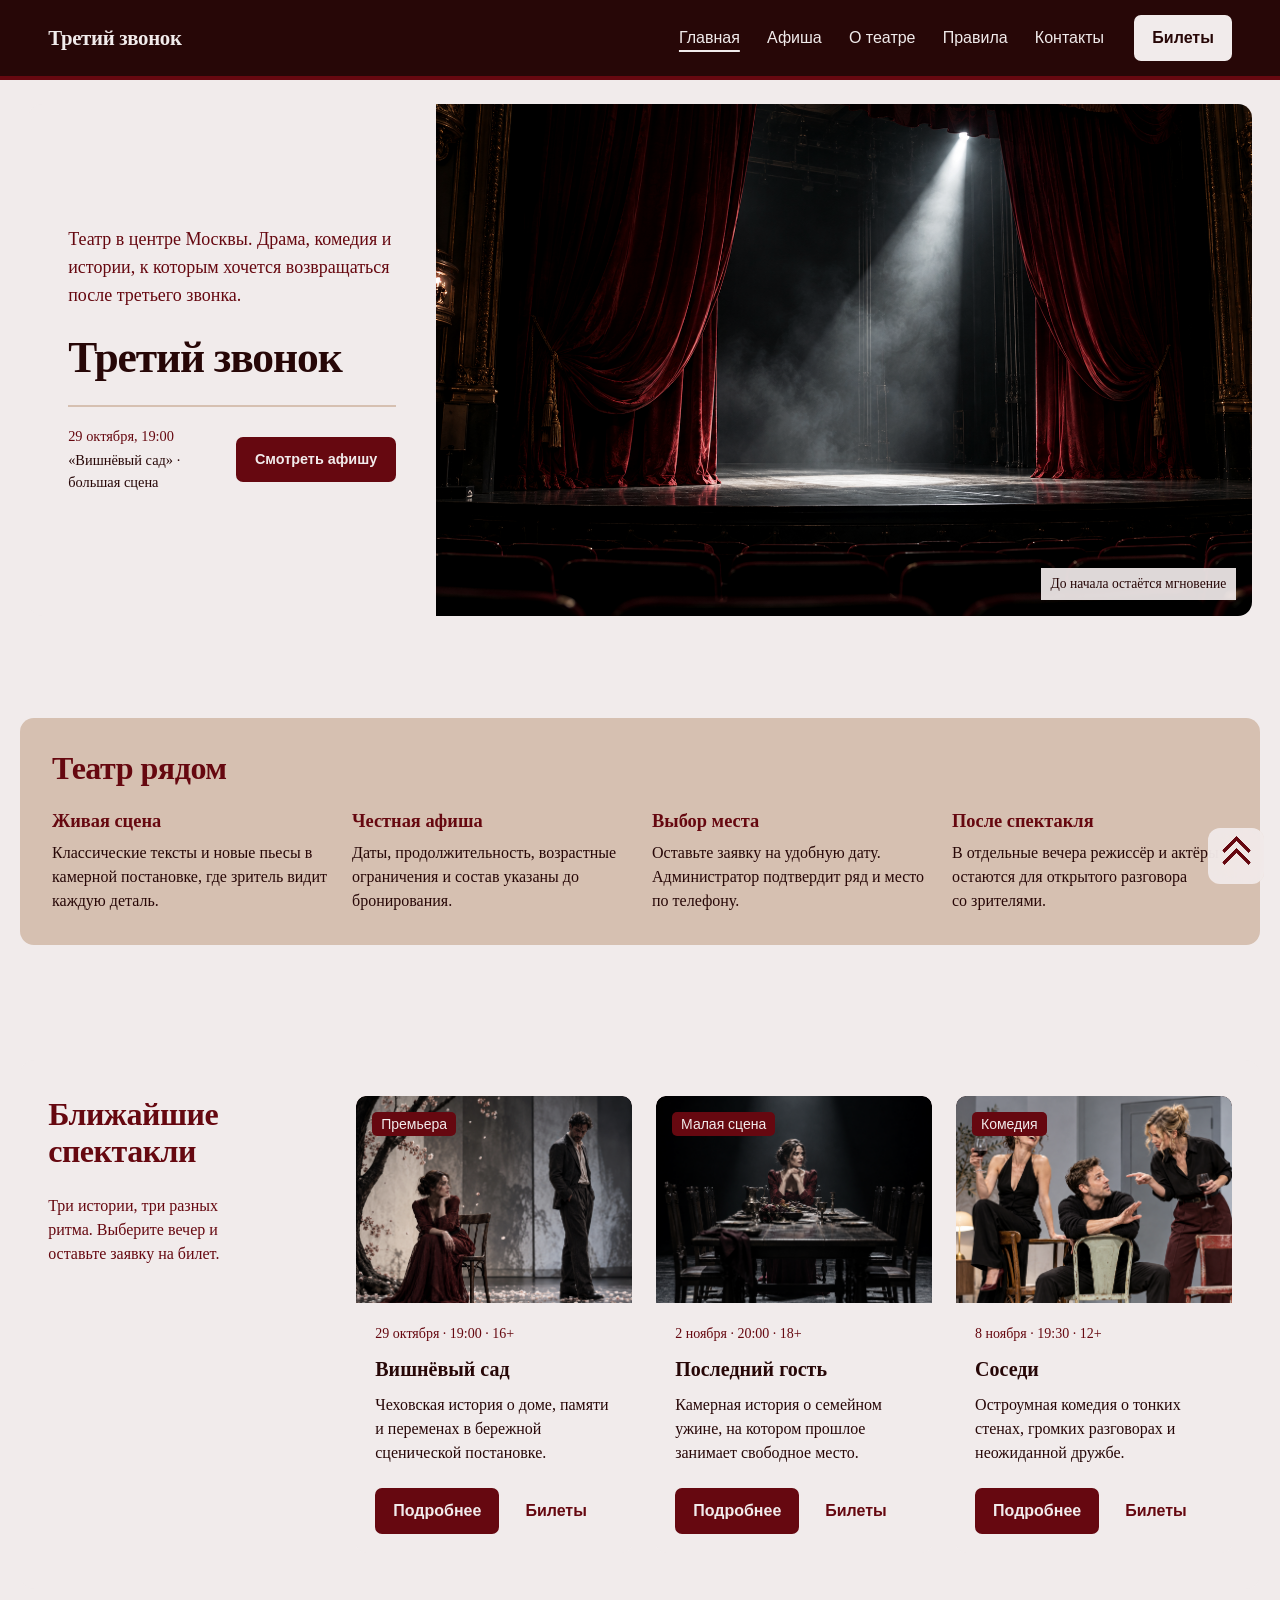
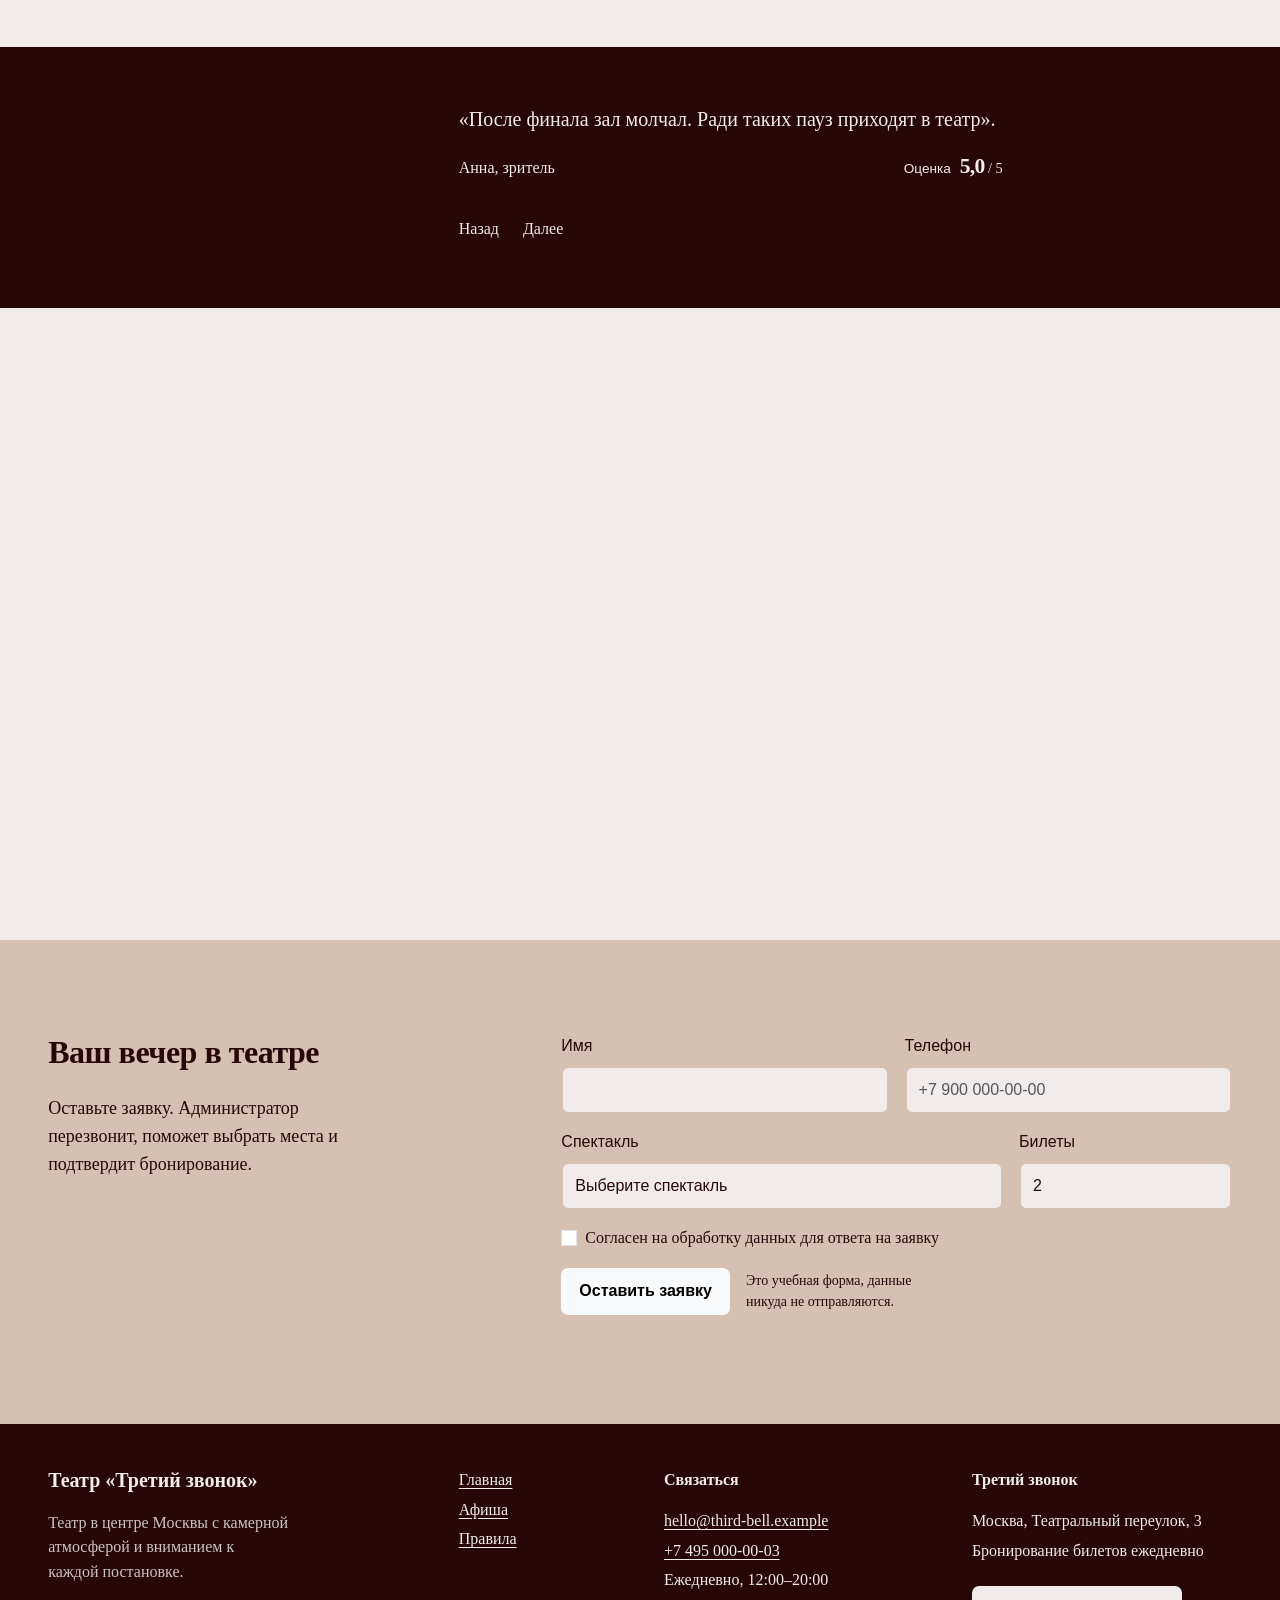
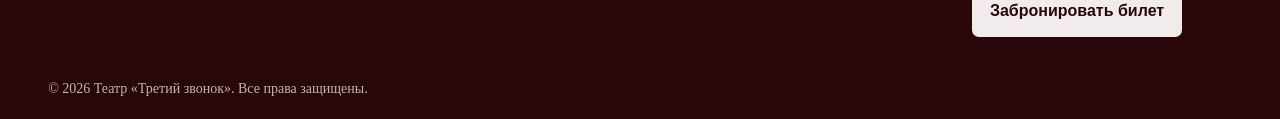
==== commit f39469dc: "feat: add seat selection and catalog filters" ====
--- a/index.html
+++ b/index.html
@@ -7,7 +7,7 @@
   <title>Театр «Третий звонок»</title>
   <script>document.documentElement.classList.replace('no-js', 'js');</script>
   <link rel="stylesheet" href="vendor/bootstrap/css/bootstrap.min.css">
-  <link rel="stylesheet" href="css/custom.css?v=28">
+  <link rel="stylesheet" href="css/custom.css?v=35">
 </head>
 <body class="home-page">
   <a class="skip-link" href="#main-content">Перейти к содержанию</a>
@@ -160,15 +160,15 @@
               <div class="carousel-inner">
                 <div class="carousel-item active">
                   <blockquote>«После финала зал молчал. Ради таких пауз приходят в театр».</blockquote>
-                  <p>Анна, зритель</p>
+                  <div class="reviews__meta"><p>Анна, зритель</p><p class="review-rating" aria-label="Оценка 5 из 5"><span class="review-rating__label">Оценка</span><span class="review-rating__value">5,0</span><span class="review-rating__scale"> / 5</span></p></div>
                 </div>
                 <div class="carousel-item">
                   <blockquote>«Камерная сцена стирает расстояние между актёром и зрителем. История происходит совсем рядом».</blockquote>
-                  <p>Михаил, зритель</p>
+                  <div class="reviews__meta"><p>Михаил, зритель</p><p class="review-rating" aria-label="Оценка 4,8 из 5"><span class="review-rating__label">Оценка</span><span class="review-rating__value">4,8</span><span class="review-rating__scale"> / 5</span></p></div>
                 </div>
                 <div class="carousel-item">
                   <blockquote>«Удобная афиша и понятное бронирование. А сам спектакль хочется обсуждать ещё долго».</blockquote>
-                  <p>Елена, зритель</p>
+                  <div class="reviews__meta"><p>Елена, зритель</p><p class="review-rating" aria-label="Оценка 4,9 из 5"><span class="review-rating__label">Оценка</span><span class="review-rating__value">4,9</span><span class="review-rating__scale"> / 5</span></p></div>
                 </div>
               </div>
               <div class="reviews__controls">
--- a/css/custom.css
+++ b/css/custom.css
@@ -1675,6 +1675,40 @@
 
 .reviews__controls {
   margin-top: 1.5rem;
+}
+
+.reviews__meta {
+  max-width: 34rem;
+  display: flex;
+  align-items: baseline;
+  justify-content: space-between;
+  gap: 1.5rem;
+}
+
+.reviews__meta p {
+  margin: 0;
+}
+
+.reviews__meta .review-rating {
+  display: inline-flex;
+  align-items: baseline;
+  gap: .2rem;
+  color: var(--accent-ink);
+}
+
+.review-rating__label {
+  margin-right: .35rem;
+  font-family: Arial, Helvetica, sans-serif;
+  font-size: .85rem;
+  font-weight: 400;
+}
+
+@media (max-width: 575.98px) {
+  .reviews__meta {
+    align-items: flex-start;
+    flex-direction: column;
+    gap: .5rem;
+  }
 }
 
 .faq h2 {
@@ -2909,6 +2943,109 @@
 }
 
 /* Компактная форма бронирования */
+.catalog-filters {
+  display: grid;
+  grid-template-columns: minmax(11rem, 1fr) minmax(11rem, 1fr) auto auto;
+  align-items: end;
+  gap: 1rem;
+  margin-bottom: 2rem;
+  padding: 1.5rem;
+  border-radius: 12px;
+  background: var(--surface);
+}
+
+.catalog-filters__field label {
+  display: block;
+  margin-bottom: .5rem;
+  color: var(--accent-strong);
+  font-family: Arial, Helvetica, sans-serif;
+  font-size: .9rem;
+  font-weight: 700;
+}
+
+.catalog-filters .form-select {
+  min-height: 3rem;
+  padding-right: 3rem;
+  border: 2px solid transparent;
+  border-radius: 8px;
+  background-color: var(--bg);
+  background-image: url("data:image/svg+xml,%3Csvg xmlns='http://www.w3.org/2000/svg' viewBox='0 0 12 11'%3E%3Cpath d='M2 3.5 6 7.5 10 3.5' fill='none' stroke='%23660810' stroke-width='2' stroke-linecap='round' stroke-linejoin='round'/%3E%3C/svg%3E");
+  background-repeat: no-repeat;
+  background-position: right 1rem center;
+  background-size: 1rem .9rem;
+  color: var(--ink);
+  appearance: none;
+}
+
+.catalog-filters .form-select:focus {
+  border-color: var(--accent);
+  outline: 3px solid rgba(102, 8, 16, .22);
+  outline-offset: 2px;
+  box-shadow: none; /* taste-skill-ignore -- replace Bootstrap focus glow with a clear outline */
+}
+
+.catalog-filters__reset {
+  min-height: 3rem;
+  border: 2px solid var(--accent);
+  border-radius: 8px;
+  background: transparent;
+  color: var(--accent);
+}
+
+.catalog-filters__reset:hover,
+.catalog-filters__reset:focus-visible {
+  background: var(--accent);
+  color: var(--accent-ink);
+}
+
+.catalog-filters__count {
+  align-self: center;
+  margin: 0 0 0 .5rem;
+  font-size: .95rem;
+  white-space: nowrap;
+}
+
+.catalog-empty {
+  padding: 3rem 1.5rem;
+  border-radius: 12px;
+  background: var(--surface);
+  text-align: center;
+}
+
+.catalog-empty h3 {
+  margin-bottom: .5rem;
+}
+
+.catalog-empty p {
+  margin: 0;
+}
+
+@media (max-width: 991.98px) {
+  .catalog-filters {
+    grid-template-columns: 1fr 1fr;
+  }
+
+  .catalog-filters__count {
+    justify-self: end;
+  }
+}
+
+@media (max-width: 575.98px) {
+  .catalog-filters {
+    grid-template-columns: 1fr;
+    padding: 1.25rem;
+  }
+
+  .catalog-filters__reset {
+    width: 100%;
+  }
+
+  .catalog-filters__count {
+    justify-self: start;
+    margin-left: 0;
+  }
+}
+
 .order-page .order-card {
   overflow: hidden;
   border: 0;
@@ -2949,6 +3086,26 @@
   line-height: 1.5;
 }
 
+.order-card__support {
+  display: flex;
+  flex-wrap: wrap;
+  align-items: center;
+  gap: .55rem 1.15rem;
+  margin-bottom: 1rem;
+  font-family: Arial, Helvetica, sans-serif;
+  font-size: .95rem;
+}
+
+.order-card__support span {
+  font-weight: 700;
+}
+
+.order-card__support a {
+  color: var(--accent);
+  font-weight: 600;
+  text-underline-offset: .25rem;
+}
+
 .order-form .form-label {
   margin-bottom: .55rem;
   color: var(--accent-strong);
@@ -2999,6 +3156,180 @@
 
 .order-form .input-group > .form-control:last-child {
   border-radius: 0 8px 8px 0;
+}
+
+.seat-picker {
+  margin: .25rem 0 .5rem;
+  padding: clamp(1.25rem, 3vw, 2rem);
+  border: 0;
+  border-radius: 12px;
+  background: var(--surface);
+}
+
+.seat-picker legend {
+  width: auto;
+  margin-bottom: .45rem;
+  color: var(--accent-strong);
+  font-family: Georgia, "Times New Roman", serif;
+  font-size: 1.45rem;
+  font-weight: 700;
+}
+
+.seat-picker > p:first-of-type {
+  margin-bottom: 1.5rem;
+  font-size: .95rem;
+  line-height: 1.5;
+}
+
+.seat-picker__stage {
+  width: min(100%, 31rem);
+  margin: 0 auto 2rem;
+  padding: .7rem 1rem;
+  border-radius: 50% 50% 8px 8px;
+  background: var(--accent-strong);
+  color: var(--accent-ink);
+  font-family: Arial, Helvetica, sans-serif;
+  font-size: .85rem;
+  font-weight: 700;
+  text-align: center;
+}
+
+.seat-map {
+  max-width: 34rem;
+  margin-inline: auto;
+  padding: .25rem 0 .75rem;
+  overflow-x: auto;
+}
+
+.seat-map:focus-visible {
+  outline: 3px solid var(--accent);
+  outline-offset: 4px;
+}
+
+.seat-map__row {
+  min-width: 25rem;
+  display: grid;
+  grid-template-columns: 2.75rem repeat(8, 2.35rem);
+  justify-content: center;
+  align-items: center;
+  gap: .55rem;
+}
+
+.seat-map__row + .seat-map__row {
+  margin-top: .7rem;
+}
+
+.seat-map__row-label {
+  color: var(--accent-strong);
+  font-family: Arial, Helvetica, sans-serif;
+  font-size: .75rem;
+  font-weight: 700;
+  text-align: right;
+}
+
+.seat-map__seat {
+  width: 2.35rem;
+  height: 2.35rem;
+  padding: 0;
+  border: 2px solid var(--accent);
+  border-radius: 8px 8px 5px 5px;
+  background: var(--bg);
+  color: var(--accent-strong);
+  font-family: Arial, Helvetica, sans-serif;
+  font-size: .75rem;
+  font-weight: 700;
+  line-height: 1;
+  transition: transform 140ms ease, background-color 140ms ease, color 140ms ease;
+}
+
+.seat-map__seat:hover:not(:disabled),
+.seat-map__seat:focus-visible:not(:disabled) {
+  background: var(--accent-ink);
+  transform: translateY(-2px);
+}
+
+.seat-map__seat:focus-visible {
+  outline: 3px solid var(--accent-strong);
+  outline-offset: 2px;
+}
+
+.seat-map__seat.is-selected {
+  background: var(--accent);
+  color: var(--accent-ink);
+}
+
+.seat-map__seat:disabled {
+  border-color: #9d8d84;
+  background: #9d8d84;
+  color: #f1ebeb;
+  cursor: not-allowed;
+  opacity: .7;
+}
+
+.seat-picker__legend {
+  display: flex;
+  flex-wrap: wrap;
+  justify-content: center;
+  gap: .75rem 1.25rem;
+  margin-top: 1.25rem;
+  font-family: Arial, Helvetica, sans-serif;
+  font-size: .82rem;
+}
+
+.seat-picker__legend span {
+  display: inline-flex;
+  align-items: center;
+  gap: .45rem;
+}
+
+.seat-sample {
+  width: 1rem;
+  height: 1rem;
+  display: inline-block;
+  border-radius: 4px;
+}
+
+.seat-sample--available {
+  border: 2px solid var(--accent);
+  background: var(--bg);
+}
+
+.seat-sample--selected {
+  background: var(--accent);
+}
+
+.seat-sample--occupied {
+  background: #9d8d84;
+}
+
+.seat-picker__summary {
+  display: flex;
+  align-items: center;
+  justify-content: space-between;
+  gap: 1rem;
+  margin-top: 1.5rem;
+  padding: 1rem 1.15rem;
+  border-radius: 8px;
+  background: var(--accent-strong);
+  color: var(--accent-ink);
+}
+
+.seat-picker__summary span {
+  line-height: 1.45;
+}
+
+.seat-picker__summary strong {
+  flex: 0 0 auto;
+  font-family: Arial, Helvetica, sans-serif;
+  font-size: 1rem;
+}
+
+.seat-picker__error {
+  margin: .85rem 0 0;
+  color: var(--accent);
+  font-family: Arial, Helvetica, sans-serif;
+  font-size: .9rem;
+  font-weight: 700;
 }
 
 .order-form__agreement {
@@ -3092,6 +3423,38 @@
 
   .order-form__reset {
     margin-inline: auto;
+  }
+
+  .seat-picker {
+    margin-inline: -.25rem;
+    padding: 1.25rem .75rem;
+  }
+
+  .seat-picker__summary {
+    align-items: flex-start;
+    flex-direction: column;
+  }
+
+  .seat-map {
+    overflow-x: visible;
+  }
+
+  .seat-map__row {
+    min-width: 0;
+    grid-template-columns: 2.2rem repeat(8, minmax(1.75rem, 1fr));
+    gap: .3rem;
+  }
+
+  .seat-map__seat {
+    width: 100%;
+    height: auto;
+    aspect-ratio: 1;
+    border-radius: 6px;
+    font-size: .7rem;
+  }
+
+  .seat-map__row-label {
+    font-size: .68rem;
   }
 }
 
